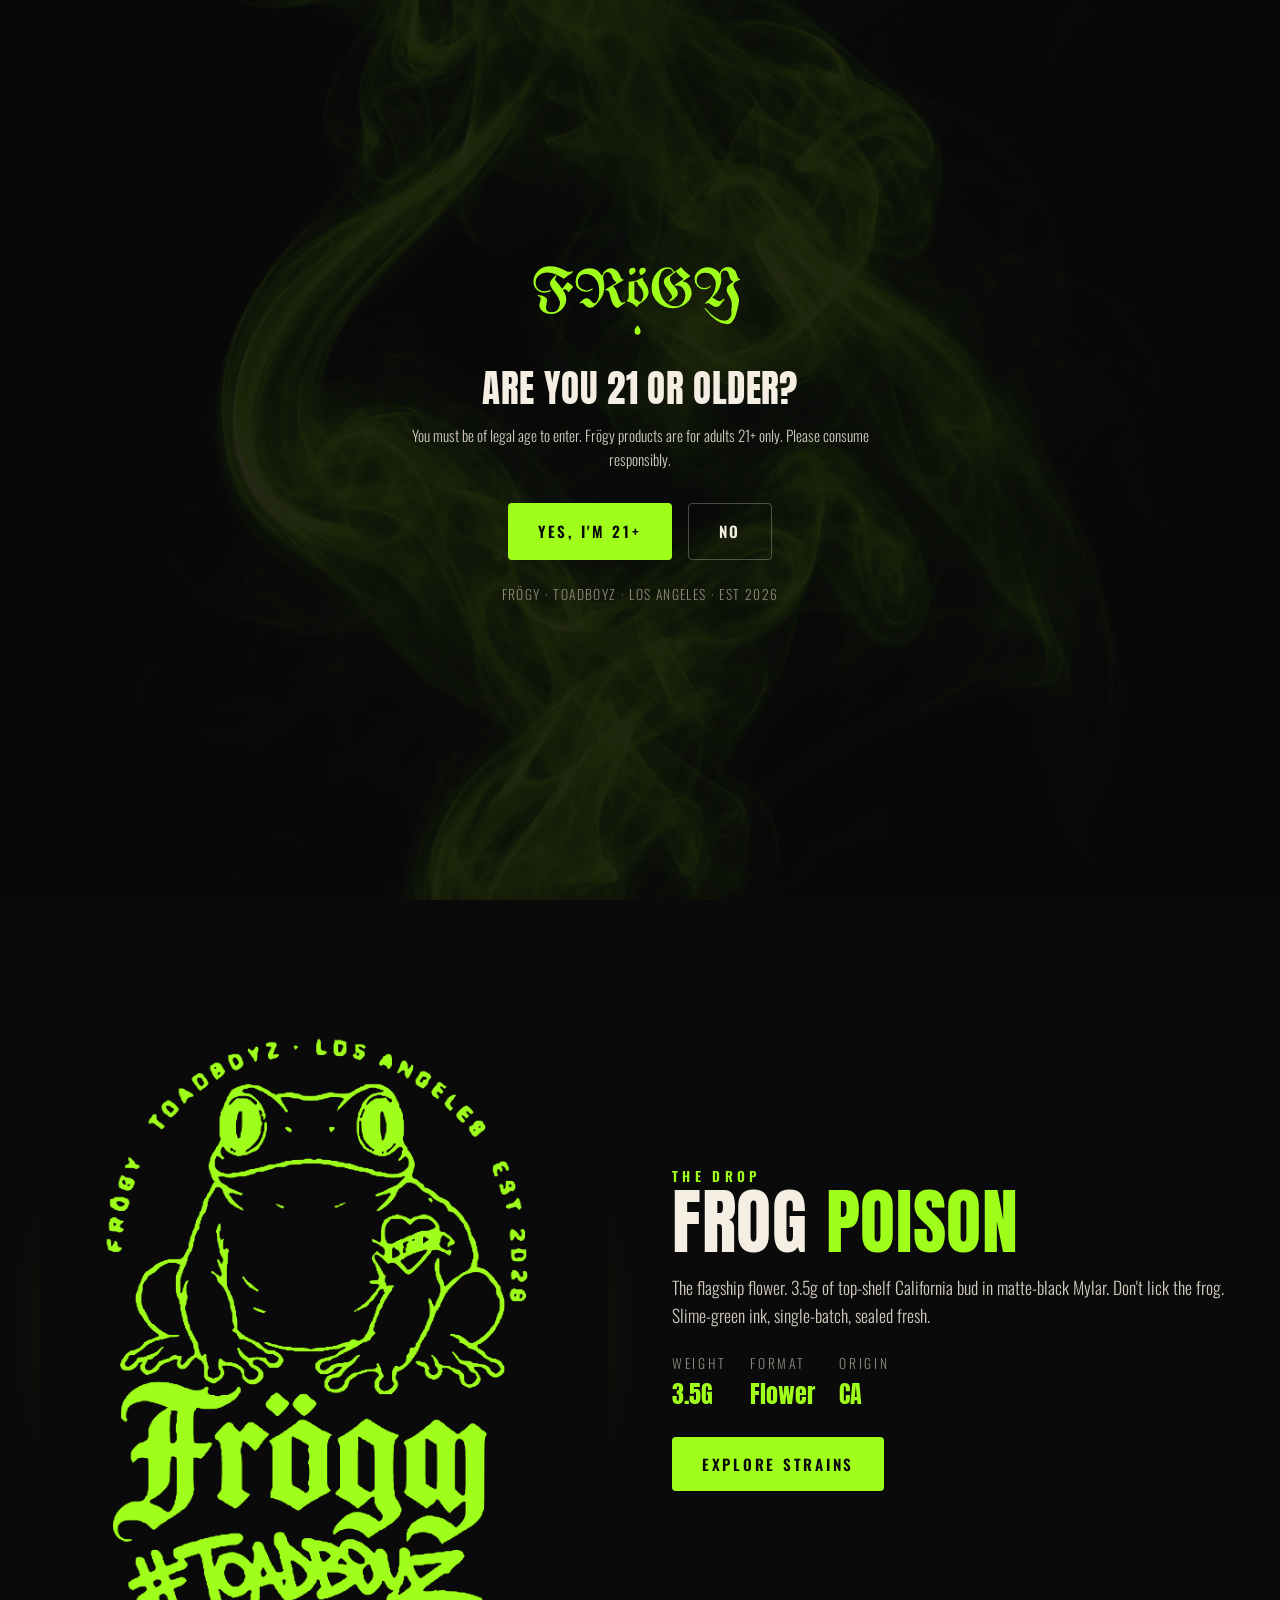
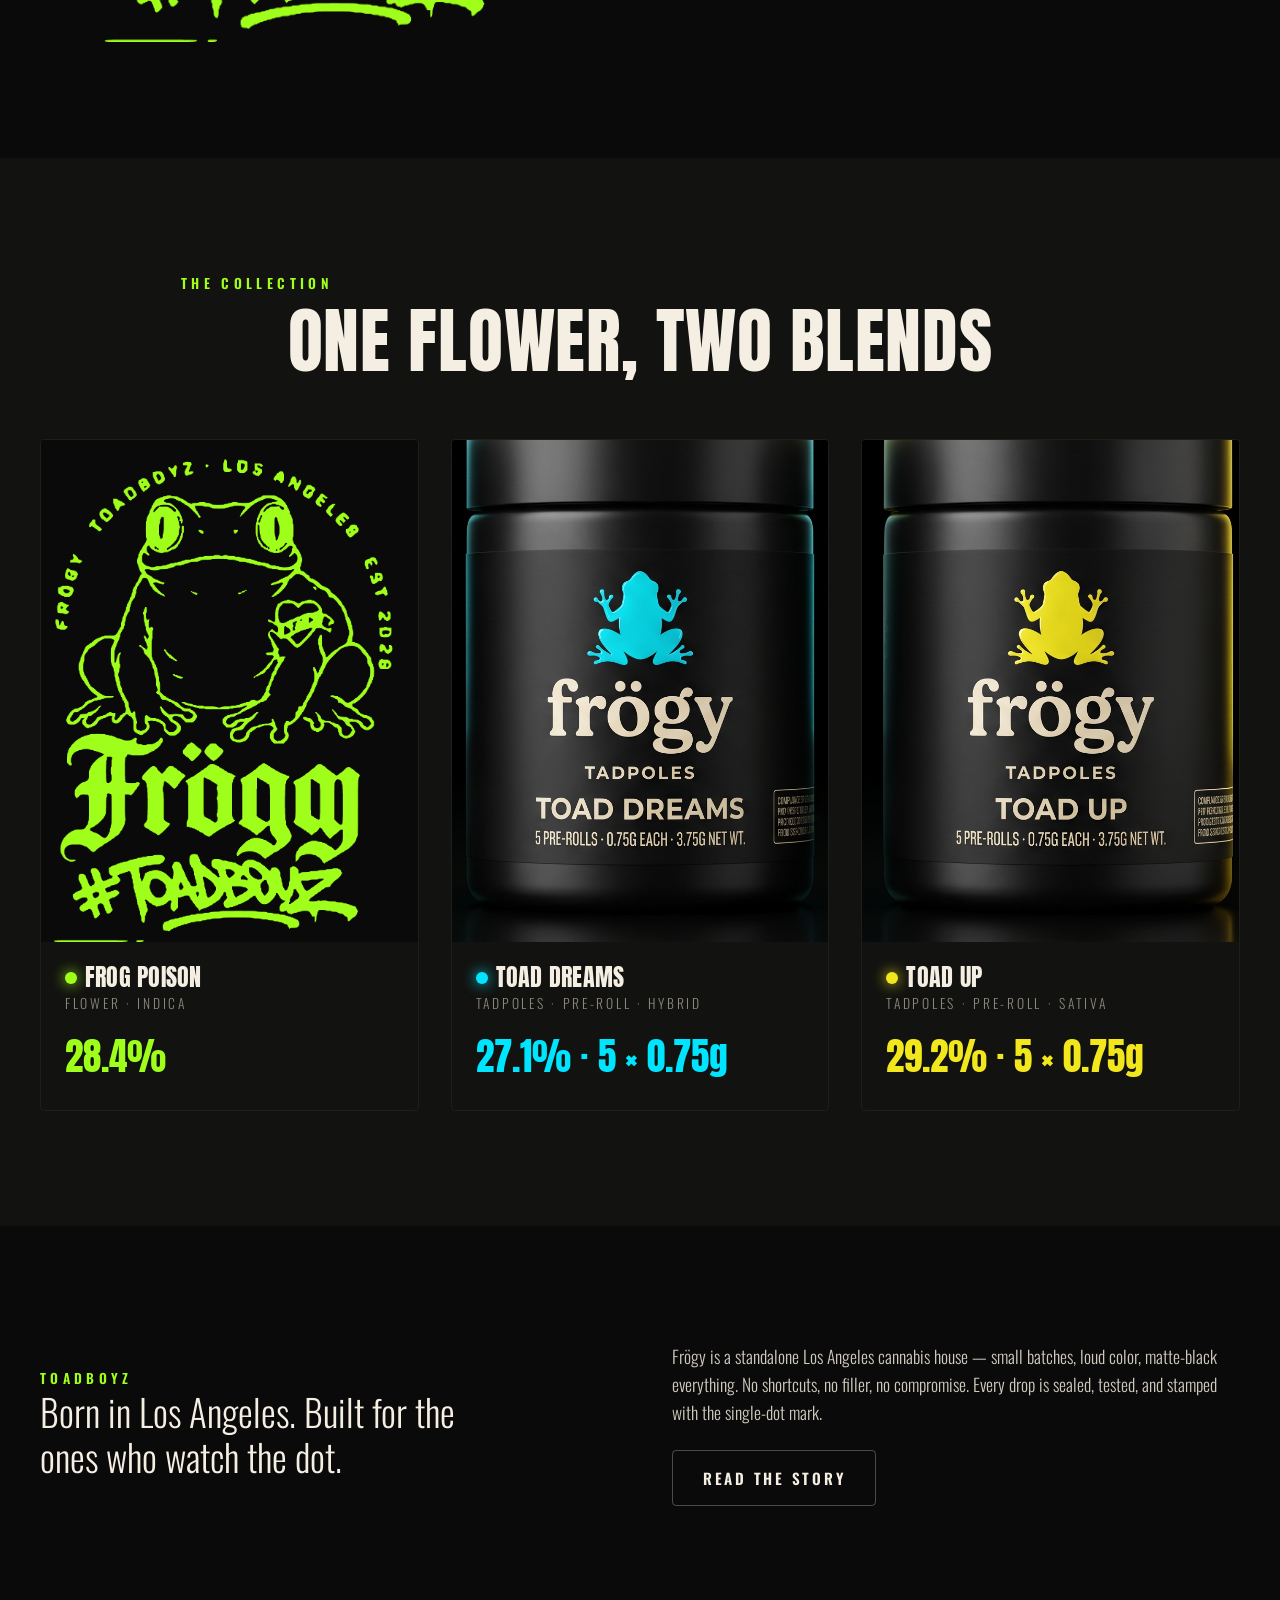
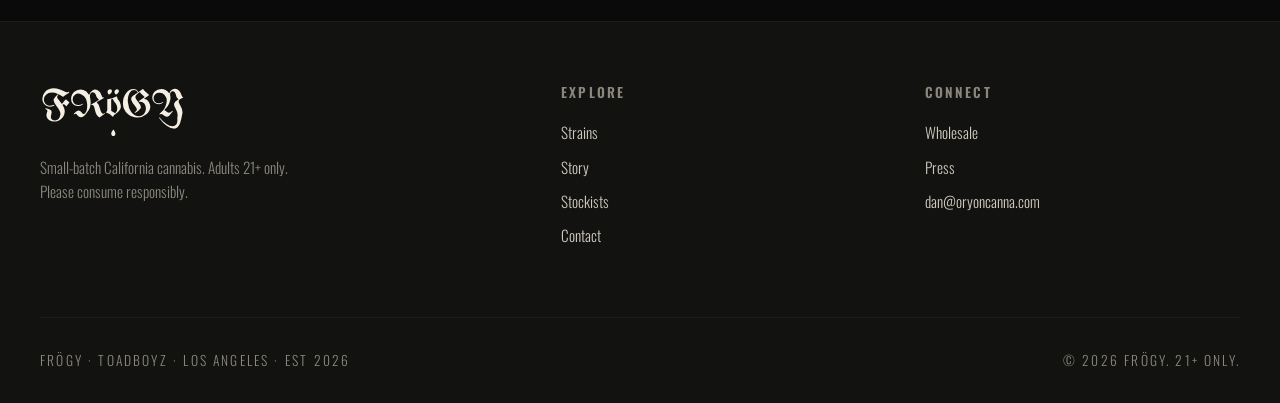
==== index.html @ c371dab2 "Tadpoles pre-roll jars: new jar art + 5x0.75g/3.75g spec on homepage and strains page" ====
<!DOCTYPE html>
<html lang="en">
<head>
<meta charset="UTF-8">
<meta name="viewport" content="width=device-width, initial-scale=1.0">
<title>FRÖGY — Toadboyz · Los Angeles</title>
<meta name="description" content="Frögy — Toadboyz. Small-batch California cannabis. Los Angeles. Est 2026. One dot, one frog, one Frögy.">
<link rel="icon" href="assets/img/f_icon_neon.png">
<link rel="stylesheet" href="css/style.css">
<meta property="og:title" content="FRÖGY — Toadboyz">
<meta property="og:description" content="Small-batch California cannabis. Los Angeles. Est 2026.">
<meta property="og:image" content="assets/img/hero_atmos.png">
</head>
<body>

<!-- AGE GATE -->
<div class="agegate" id="agegate">
  <div class="agegate-inner">
    <img src="assets/img/frogy_wordmark_slime.svg" alt="Frögy">
    <h2>Are you 21 or older?</h2>
    <p>You must be of legal age to enter. Frögy products are for adults 21+ only. Please consume responsibly.</p>
    <div class="cta-row">
      <button class="btn btn-primary" id="age-yes">Yes, I'm 21+</button>
      <button class="btn btn-ghost" id="age-no">No</button>
    </div>
    <p class="deny">FRÖGY · TOADBOYZ · LOS ANGELES · EST 2026</p>
  </div>
</div>

<!-- HEADER -->
<header class="site-header">
  <a class="brand" href="index.html" aria-label="Frögy home">
    <img src="assets/img/f_icon_neon.png" alt="Frögy">
  </a>
  <button class="nav-toggle" aria-label="Menu"><span></span><span></span><span></span></button>
  <nav class="nav">
    <a href="index.html" aria-current="page">Home</a>
    <a href="strains.html">Strains</a>
    <a href="story.html">Story</a>
    <a href="stockists.html">Stockists</a>
    <a href="contact.html">Contact</a>
  </nav>
</header>

<!-- HERO -->
<section class="hero">
  <div class="hero-inner wrap">
    <img class="wordmark" src="assets/img/frogy_wordmark_slime.svg" alt="Frögy">
    <p class="tagline">One dot · one frog · one Frögy.</p>
    <div class="cta-row">
      <a class="btn btn-primary" href="strains.html">See the strains</a>
      <a class="btn btn-ghost" href="story.html">The story</a>
    </div>
    <p class="brandline">Toadboyz · Los Angeles · Est 2026</p>
  </div>
</section>

<!-- FEATURED DROP -->
<section class="section drop">
  <div class="wrap">
    <div class="drop-grid">
      <div class="drop-media reveal">
        <div class="glow"></div>
        <img src="assets/img/frogpoison_label.png" alt="Frog Poison 3.5g flower">
      </div>
      <div class="reveal">
        <p class="eyebrow">The Drop</p>
        <h2>Frog <span class="accent">Poison</span></h2>
        <p class="muted">The flagship flower. 3.5g of top-shelf California bud in matte-black Mylar. Don't lick the frog. Slime-green ink, single-batch, sealed fresh.</p>
        <div class="spec">
          <div class="spec-item"><div class="k">Weight</div><div class="v">3.5G</div></div>
          <div class="spec-item"><div class="k">Format</div><div class="v">Flower</div></div>
          <div class="spec-item"><div class="k">Origin</div><div class="v">CA</div></div>
        </div>
        <a class="btn btn-primary" href="strains.html">Explore strains</a>
      </div>
    </div>
  </div>
</section>

<!-- STRAIN TEASER -->
<section class="section" style="background:var(--ink-2);">
  <div class="wrap">
    <div class="section-head reveal">
      <p class="eyebrow">The Collection</p>
      <h2>One Flower, Two Blends</h2>
    </div>
    <div class="strain-grid">
      <a class="strain-card reveal" href="strains.html#poison" style="--sc:var(--poison)">
        <div class="ph"><img src="assets/img/frogpoison_label.png" alt="Frog Poison"></div>
        <div class="meta"><h3><span class="dot"></span>Frog Poison</h3><p class="type">Flower · Indica</p><p class="thc">28.4%</p></div>
      </a>
      <a class="strain-card reveal" href="strains.html#dreams" style="--sc:var(--dreams)">
        <div class="ph"><img src="assets/img/tadpole_dreams.png" alt="Toad Dreams — Tadpoles pre-roll jar"></div>
        <div class="meta"><h3><span class="dot"></span>Toad Dreams</h3><p class="type">Tadpoles · Pre-Roll · Hybrid</p><p class="thc">27.1% · 5 × 0.75g</p></div>
      </a>
      <a class="strain-card reveal" href="strains.html#toadup" style="--sc:var(--toadup)">
        <div class="ph"><img src="assets/img/tadpole_toadup.png" alt="Toad Up — Tadpoles pre-roll jar"></div>
        <div class="meta"><h3><span class="dot"></span>Toad Up</h3><p class="type">Tadpoles · Pre-Roll · Sativa</p><p class="thc">29.2% · 5 × 0.75g</p></div>
      </a>
    </div>
  </div>
</section>

<!-- STORY TEASER -->
<section class="section">
  <div class="wrap split">
    <div class="reveal">
      <p class="eyebrow">Toadboyz</p>
      <p class="story-lead">Born in Los Angeles. Built for the ones who watch the dot.</p>
    </div>
    <div class="reveal">
      <p class="muted">Frögy is a standalone Los Angeles cannabis house — small batches, loud color, matte-black everything. No shortcuts, no filler, no compromise. Every drop is sealed, tested, and stamped with the single-dot mark.</p>
      <p style="margin-top:var(--space-6)"><a class="btn btn-ghost" href="story.html">Read the story</a></p>
    </div>
  </div>
</section>

<!-- FOOTER -->
<footer class="site-footer">
  <div class="wrap">
    <div class="footer-grid">
      <div>
        <img class="wm" src="assets/img/frogy_wordmark_bone.svg" alt="Frögy">
        <p class="faint" style="font-size:var(--text-sm);max-width:34ch">Small-batch California cannabis. Adults 21+ only. Please consume responsibly.</p>
      </div>
      <div>
        <h4>Explore</h4>
        <a href="strains.html">Strains</a>
        <a href="story.html">Story</a>
        <a href="stockists.html">Stockists</a>
        <a href="contact.html">Contact</a>
      </div>
      <div>
        <h4>Connect</h4>
        <a href="contact.html">Wholesale</a>
        <a href="contact.html">Press</a>
        <a href="mailto:dan@oryoncanna.com">dan@oryoncanna.com</a>
      </div>
    </div>
    <div class="footer-bottom">
      <p>FRÖGY · TOADBOYZ · LOS ANGELES · EST 2026</p>
      <p>© <span data-year></span> Frögy. 21+ only.</p>
    </div>
  </div>
</footer>

<script src="js/main.js"></script>
</body>
</html>
---- css/style.css ----
/* ============================================================
   FRÖGY · TOADBOYZ — toadboyz.com
   Brand system v9.8 (LOCKED). Ink Black / Bone Cream / Slime Green.
   Dark-first brand — matte black substrate, neon accents.
   ============================================================ */

/* ---------- Fonts (self-hosted-style via Fontshare/Google CDN) ---------- */
@import url('https://fonts.googleapis.com/css2?family=Anton&family=Oswald:wght@300;400;500;600;700&display=swap');

:root {
  /* Locked brand palette */
  --ink: #0A0A0A;
  --ink-2: #121210;
  --ink-3: #1a1a17;
  --bone: #F5EFE3;
  --bone-dim: #cfc9bd;
  --bone-faint: #8a867c;
  --slime: #9FFF1A;
  --slime-dim: #7bc714;
  --white: #FFFFFF;

  /* Strain neons */
  /* v9.9c locked 3-strain roster */
  --poison: #9FFF1A;  /* Frog Poison — slime green */
  --dreams: #00E5FF;  /* Toad Dreams — cyan blue */
  --toadup: #F2E71D;  /* Toad Up — lemon yellow */

  /* Type */
  --font-display: 'Anton', 'Arial Narrow', sans-serif;
  --font-body: 'Oswald', 'Helvetica Neue', Arial, sans-serif;

  /* Type scale */
  --text-xs: clamp(0.75rem, 0.7rem + 0.2vw, 0.85rem);
  --text-sm: clamp(0.85rem, 0.8rem + 0.3vw, 0.95rem);
  --text-base: clamp(1rem, 0.95rem + 0.25vw, 1.1rem);
  --text-lg: clamp(1.15rem, 1rem + 0.7vw, 1.5rem);
  --text-xl: clamp(1.6rem, 1.2rem + 1.4vw, 2.5rem);
  --text-2xl: clamp(2.4rem, 1.4rem + 4vw, 4.5rem);
  --text-hero: clamp(3.2rem, 1rem + 10vw, 9rem);

  /* Spacing */
  --space-2: 0.5rem;  --space-3: 0.75rem; --space-4: 1rem;
  --space-6: 1.5rem;  --space-8: 2rem;    --space-12: 3rem;
  --space-16: 4rem;   --space-20: 5rem;   --space-24: 6rem; --space-32: 8rem;

  --content: 1200px;
  --content-narrow: 760px;
  --radius: 4px;
  --ease: cubic-bezier(0.16, 1, 0.3, 1);
}

/* ---------- Reset / base ---------- */
*,*::before,*::after { box-sizing: border-box; margin: 0; padding: 0; }
html {
  -webkit-font-smoothing: antialiased; -moz-osx-font-smoothing: grayscale;
  text-rendering: optimizeLegibility; scroll-behavior: smooth; scroll-padding-top: 88px;
}
body {
  min-height: 100dvh; line-height: 1.6;
  font-family: var(--font-body); font-size: var(--text-base); font-weight: 300;
  color: var(--bone); background: var(--ink);
  overflow-x: hidden;
}
img,svg,video { display: block; max-width: 100%; height: auto; }
a { color: inherit; text-decoration: none; }
ul { list-style: none; }
button { cursor: pointer; background: none; border: none; color: inherit; font: inherit; }

h1,h2,h3,h4 { font-family: var(--font-display); font-weight: 400; line-height: 0.95; text-transform: uppercase; letter-spacing: 0.01em; }
p { max-width: 62ch; }

::selection { background: var(--slime); color: var(--ink); }
:focus-visible { outline: 2px solid var(--slime); outline-offset: 3px; }

@media (prefers-reduced-motion: reduce) {
  *,*::before,*::after { animation-duration:.01ms!important; transition-duration:.01ms!important; scroll-behavior:auto!important; }
}

/* ---------- Layout helpers ---------- */
.wrap { width: min(100% - 2.5rem, var(--content)); margin-inline: auto; }
.narrow { width: min(100% - 2.5rem, var(--content-narrow)); margin-inline: auto; }
.section { padding-block: clamp(var(--space-20), 9vw, var(--space-32)); }
.eyebrow {
  font-family: var(--font-body); font-weight: 600; font-size: var(--text-xs);
  letter-spacing: 0.32em; text-transform: uppercase; color: var(--slime);
}
.muted { color: var(--bone-dim); font-weight: 300; }
.faint { color: var(--bone-faint); }

/* ---------- Header ---------- */
.site-header {
  position: fixed; inset: 0 0 auto 0; z-index: 100;
  display: flex; align-items: center; justify-content: space-between;
  padding: var(--space-4) clamp(1.25rem, 4vw, 3rem);
  background: color-mix(in srgb, var(--ink) 72%, transparent);
  backdrop-filter: blur(14px);
  border-bottom: 1px solid color-mix(in srgb, var(--bone) 8%, transparent);
  transition: background .3s var(--ease);
}
.site-header .brand { display: flex; align-items: center; gap: var(--space-3); }
.site-header .brand img { height: 30px; width: auto; }
.nav { display: flex; align-items: center; gap: clamp(1rem, 2.5vw, 2.2rem); }
.nav a {
  font-size: var(--text-sm); font-weight: 500; letter-spacing: 0.14em; text-transform: uppercase;
  color: var(--bone-dim); position: relative; padding-block: 4px;
}
.nav a::after {
  content:''; position:absolute; left:0; bottom:0; height:2px; width:0; background: var(--slime);
  transition: width .28s var(--ease);
}
.nav a:hover, .nav a[aria-current="page"] { color: var(--bone); }
.nav a:hover::after, .nav a[aria-current="page"]::after { width:100%; }
.nav-toggle { display:none; }

@media (max-width: 820px) {
  .nav-toggle { display:flex; flex-direction:column; gap:5px; padding:8px; }
  .nav-toggle span { width:26px; height:2px; background: var(--bone); transition: .3s var(--ease); }
  .nav {
    position: fixed; inset: 64px 0 auto 0; flex-direction: column; gap: 0;
    background: var(--ink-2); border-bottom: 1px solid #222;
    max-height: 0; overflow: hidden; transition: max-height .4s var(--ease);
  }
  .nav.open { max-height: 400px; }
  .nav a { width:100%; padding: var(--space-4) clamp(1.25rem,4vw,3rem); border-top:1px solid #1c1c1a; }
}

/* ---------- Buttons ---------- */
.btn {
  display: inline-flex; align-items: center; gap: 10px;
  font-family: var(--font-body); font-weight: 600; font-size: var(--text-sm);
  letter-spacing: 0.18em; text-transform: uppercase;
  padding: 15px 30px; border-radius: var(--radius); transition: all .25s var(--ease);
}
.btn-primary { background: var(--slime); color: var(--ink); }
.btn-primary:hover { box-shadow: 0 0 32px color-mix(in srgb, var(--slime) 55%, transparent); transform: translateY(-2px); }
.btn-ghost { border: 1px solid color-mix(in srgb, var(--bone) 28%, transparent); color: var(--bone); }
.btn-ghost:hover { border-color: var(--slime); color: var(--slime); }

/* ---------- Hero ---------- */
.hero {
  position: relative; min-height: 100svh; display: grid; place-items: center;
  text-align: center; overflow: hidden;
}
.hero::before {
  content:''; position:absolute; inset:0;
  background: url('../assets/img/hero_atmos.png') center/cover no-repeat;
  opacity: .55; z-index:0;
}
.hero::after {
  content:''; position:absolute; inset:0; z-index:1;
  background: radial-gradient(ellipse at center, transparent 20%, var(--ink) 92%);
}
.hero-inner { position: relative; z-index: 2; padding-top: 80px; }
.hero .wordmark { width: min(78vw, 640px); margin: 0 auto var(--space-6); filter: drop-shadow(0 0 40px rgba(159,255,26,.35)); }
.hero .tagline {
  font-family: var(--font-body); font-weight: 300; font-size: var(--text-lg);
  letter-spacing: 0.06em; color: var(--bone-dim); margin: 0 auto var(--space-8);
  max-width: none;
}
.hero .cta-row { display:flex; gap: var(--space-4); justify-content:center; flex-wrap:wrap; }
.brandline {
  font-size: var(--text-xs); letter-spacing: 0.34em; text-transform: uppercase;
  color: var(--bone-faint); margin: var(--space-12) auto 0; max-width: none;
}

/* ---------- Featured drop ---------- */
.drop { position: relative; }
.drop-grid { display:grid; grid-template-columns: 1fr 1fr; gap: clamp(2rem,5vw,5rem); align-items:center; }
.drop-media { position: relative; }
.drop-media img { width:100%; border-radius: var(--radius); }
.drop-media .glow { position:absolute; inset:-10% ; background: radial-gradient(circle, color-mix(in srgb,var(--slime) 22%, transparent), transparent 62%); z-index:-1; }
.drop h2 { font-size: var(--text-2xl); color: var(--bone); margin-bottom: var(--space-4); }
.drop h2 .accent { color: var(--slime); }
.drop .spec { display:flex; gap: var(--space-6); margin: var(--space-6) 0; flex-wrap:wrap; }
.spec-item .k { font-size: var(--text-xs); letter-spacing:.2em; text-transform:uppercase; color: var(--bone-faint); }
.spec-item .v { font-family: var(--font-display); font-size: var(--text-lg); color: var(--slime); }
@media(max-width:820px){ .drop-grid{ grid-template-columns:1fr; } }

/* ---------- Strain grid ---------- */
.section-head { text-align:center; margin-bottom: var(--space-16); }
.section-head h2 { font-size: var(--text-2xl); color: var(--bone); margin-top: var(--space-3); }
.strain-grid { display:grid; grid-template-columns: repeat(auto-fit,minmax(220px,1fr)); gap: var(--space-8); }
.strain-card {
  position: relative; border:1px solid #1e1e1b; border-radius: var(--radius); overflow:hidden;
  background: var(--ink-2); transition: transform .35s var(--ease), border-color .35s var(--ease);
}
.strain-card:hover { transform: translateY(-6px); border-color: var(--sc, var(--slime)); }
.strain-card .ph { aspect-ratio: 3/4; overflow:hidden; }
.strain-card .ph img { width:100%; height:100%; object-fit:cover; transition: transform .5s var(--ease); }
.strain-card:hover .ph img { transform: scale(1.05); }
.strain-card .meta { padding: var(--space-6); }
.strain-card .dot { width:12px; height:12px; border-radius:50%; background: var(--sc,var(--slime)); box-shadow:0 0 14px var(--sc,var(--slime)); display:inline-block; margin-right:8px; vertical-align:middle; }
.strain-card h3 { font-size: var(--text-lg); color: var(--bone); }
.strain-card .type { font-size: var(--text-xs); letter-spacing:.2em; text-transform:uppercase; color: var(--bone-faint); margin-top:4px; }
.strain-card .thc { font-family: var(--font-display); font-size: var(--text-xl); color: var(--sc,var(--slime)); margin-top: var(--space-3); }
.strain-card .batch { font-size: var(--text-xs); color: var(--bone-faint); letter-spacing:.14em; }

/* ---------- Story ---------- */
.story-lead { font-size: var(--text-xl); font-weight:300; color: var(--bone); max-width: 24ch; line-height:1.2; }
.split { display:grid; grid-template-columns: 1fr 1fr; gap: clamp(2rem,5vw,5rem); align-items:center; }
@media(max-width:820px){ .split{ grid-template-columns:1fr; } }
.pillar { border-top: 2px solid var(--slime); padding-top: var(--space-4); }
.pillar h3 { font-family: var(--font-body); font-weight:600; letter-spacing:.14em; font-size: var(--text-base); color: var(--bone); text-transform:uppercase; }
.pillars { display:grid; grid-template-columns: repeat(auto-fit,minmax(200px,1fr)); gap: var(--space-8); margin-top: var(--space-12); }

/* ---------- Stockists ---------- */
.stockist-list { display:grid; grid-template-columns: repeat(auto-fit,minmax(280px,1fr)); gap: var(--space-6); }
.stockist {
  border:1px solid #1e1e1b; border-radius:var(--radius); padding: var(--space-8);
  background: var(--ink-2); transition: border-color .3s var(--ease);
}
.stockist:hover { border-color: var(--slime); }
.stockist h3 { font-family: var(--font-body); font-weight:600; text-transform:uppercase; letter-spacing:.1em; font-size: var(--text-base); color: var(--bone); }
.stockist .addr { color: var(--bone-dim); font-size: var(--text-sm); margin-top: var(--space-2); }
.stockist .city { font-size: var(--text-xs); letter-spacing:.24em; text-transform:uppercase; color: var(--slime); margin-bottom: var(--space-3); }

/* ---------- Contact form ---------- */
.form { display:grid; gap: var(--space-4); }
.field { display:grid; gap: 6px; }
.field label { font-size: var(--text-xs); letter-spacing:.2em; text-transform:uppercase; color: var(--bone-dim); }
.field input, .field textarea, .field select {
  background: var(--ink-2); border:1px solid #2a2a26; border-radius:var(--radius);
  padding: 13px 15px; color: var(--bone); font-size: var(--text-sm);
}
.field input:focus, .field textarea:focus, .field select:focus { border-color: var(--slime); outline:none; }

/* ---------- Footer ---------- */
.site-footer { border-top:1px solid #1c1c1a; padding-block: var(--space-16) var(--space-8); background: var(--ink-2); }
.footer-grid { display:grid; grid-template-columns: 1.5fr 1fr 1fr; gap: var(--space-12); }
.footer-grid img.wm { width:150px; margin-bottom: var(--space-4); }
.footer-grid h4 { font-family:var(--font-body); font-weight:600; letter-spacing:.16em; font-size: var(--text-xs); text-transform:uppercase; color: var(--bone-faint); margin-bottom: var(--space-4); }
.footer-grid a { display:block; color: var(--bone-dim); font-size: var(--text-sm); padding-block: 5px; }
.footer-grid a:hover { color: var(--slime); }
.footer-bottom { display:flex; justify-content:space-between; align-items:center; flex-wrap:wrap; gap:var(--space-4); margin-top: var(--space-16); padding-top: var(--space-8); border-top:1px solid #1c1c1a; }
.footer-bottom p { font-size: var(--text-xs); letter-spacing:.16em; text-transform:uppercase; color: var(--bone-faint); }
@media(max-width:820px){ .footer-grid{ grid-template-columns:1fr; gap:var(--space-8);} }

/* ---------- Age gate ---------- */
.agegate {
  position: fixed; inset:0; z-index:1000; display:grid; place-items:center;
  background: var(--ink); text-align:center; padding: var(--space-6);
}
.agegate::before { content:''; position:absolute; inset:0; background:url('../assets/img/smoke_green.png') center/cover no-repeat; opacity:.12; }
.agegate-inner { position:relative; z-index:1; max-width: 460px; }
.agegate img { width: 220px; margin: 0 auto var(--space-8); }
.agegate h2 { font-size: var(--text-xl); color: var(--bone); margin-bottom: var(--space-4); }
.agegate p { color: var(--bone-dim); font-size: var(--text-sm); margin: 0 auto var(--space-8); }
.agegate .cta-row { display:flex; gap: var(--space-4); justify-content:center; }
.agegate.hidden { display:none; }
.agegate .deny { color: var(--bone-faint); font-size: var(--text-xs); margin-top: var(--space-6); letter-spacing:.1em; }

/* ---------- Reveal animation ---------- */
.reveal { opacity:0; transform: translateY(28px); transition: opacity .7s var(--ease), transform .7s var(--ease); }
.reveal.in { opacity:1; transform:none; }

/* ---------- Page hero (interior) ---------- */
.page-hero { padding-top: 160px; padding-bottom: var(--space-16); text-align:center; position:relative; }
.page-hero h1 { font-size: var(--text-2xl); color: var(--bone); }
.page-hero p { margin: var(--space-4) auto 0; color: var(--bone-dim); }
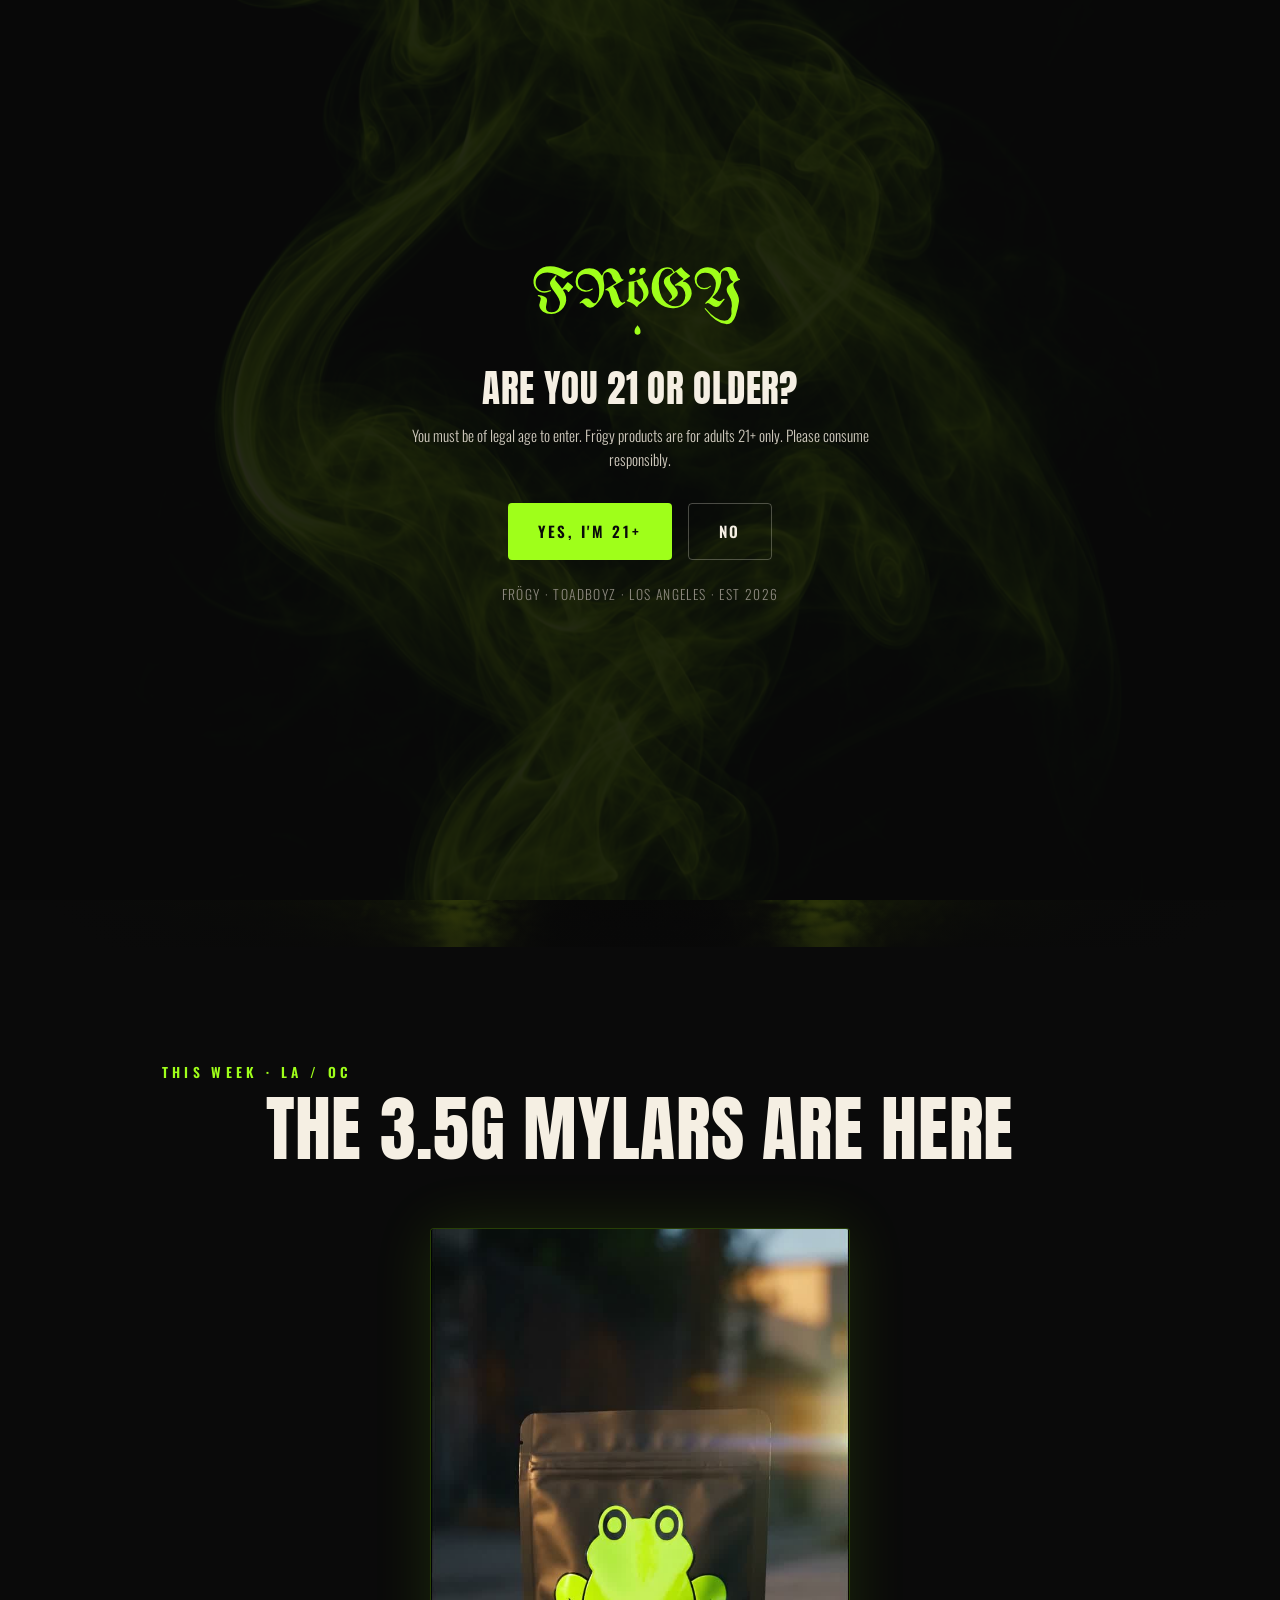
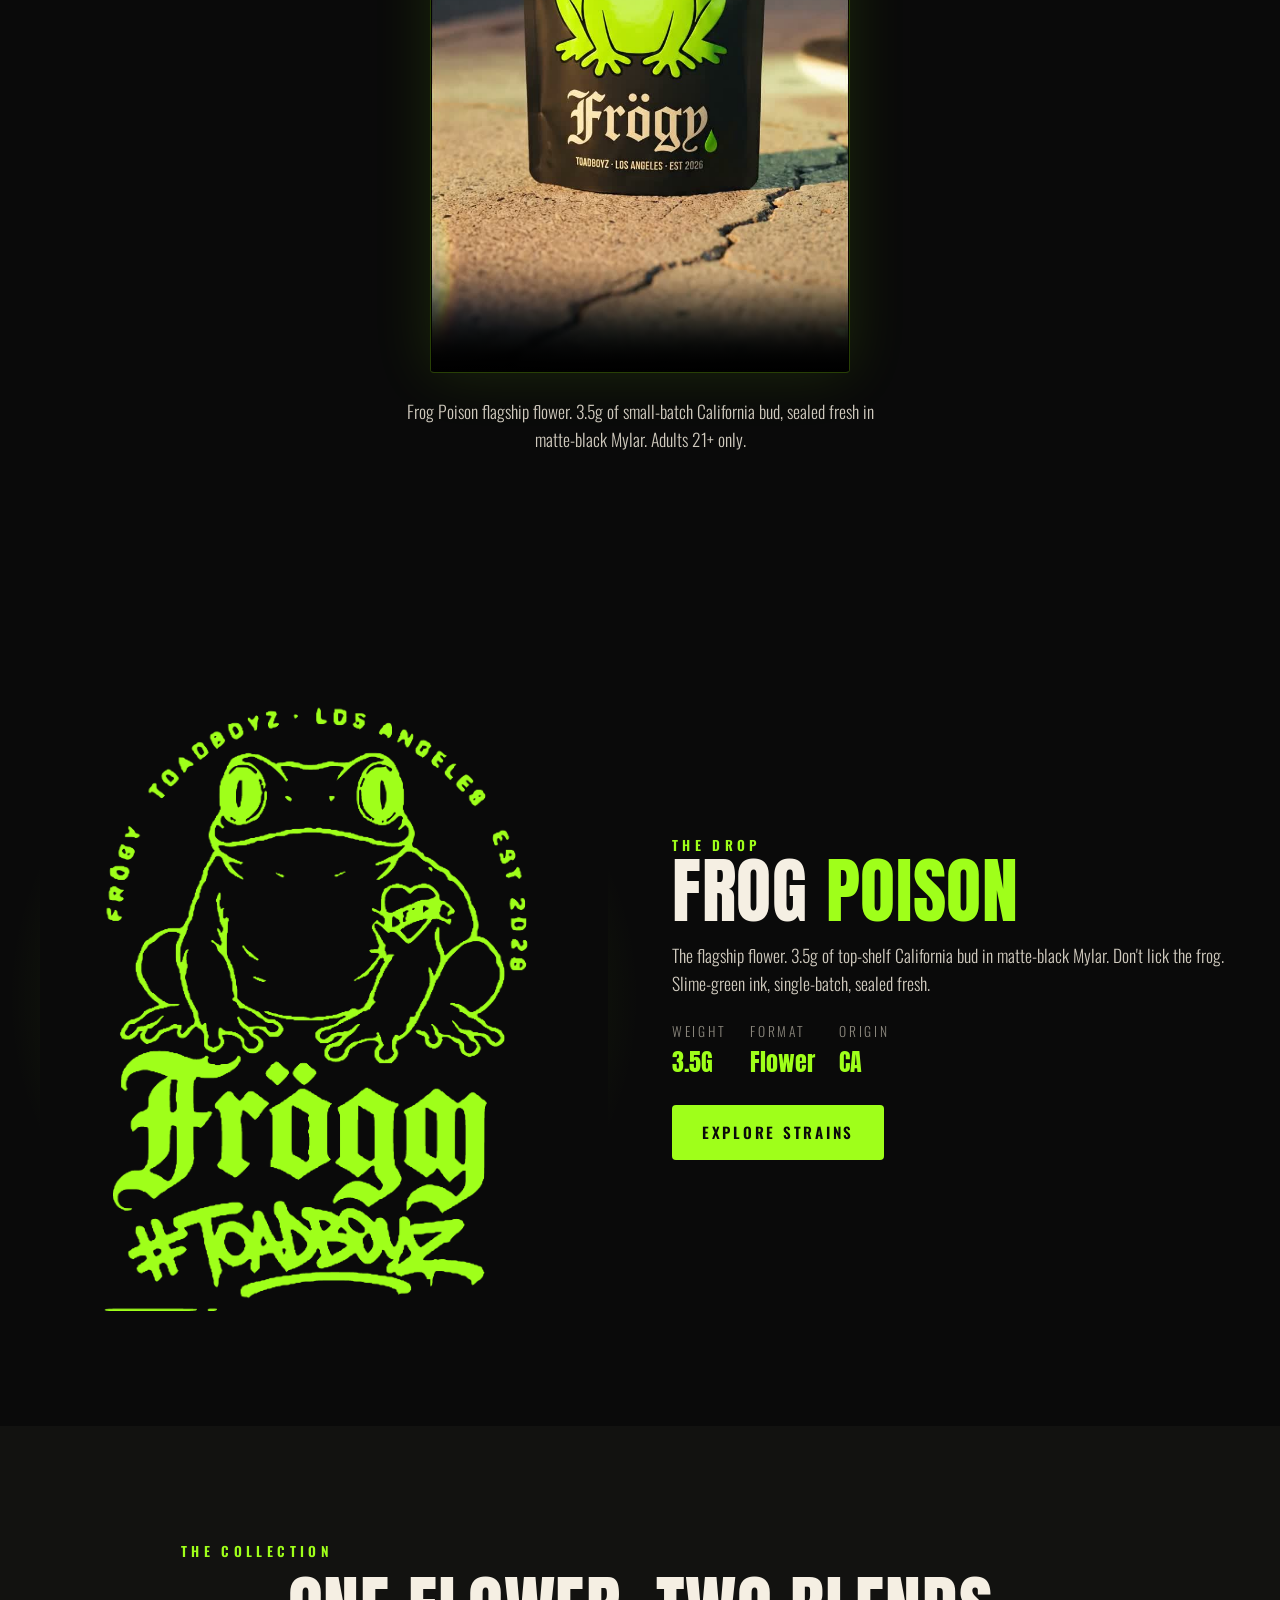
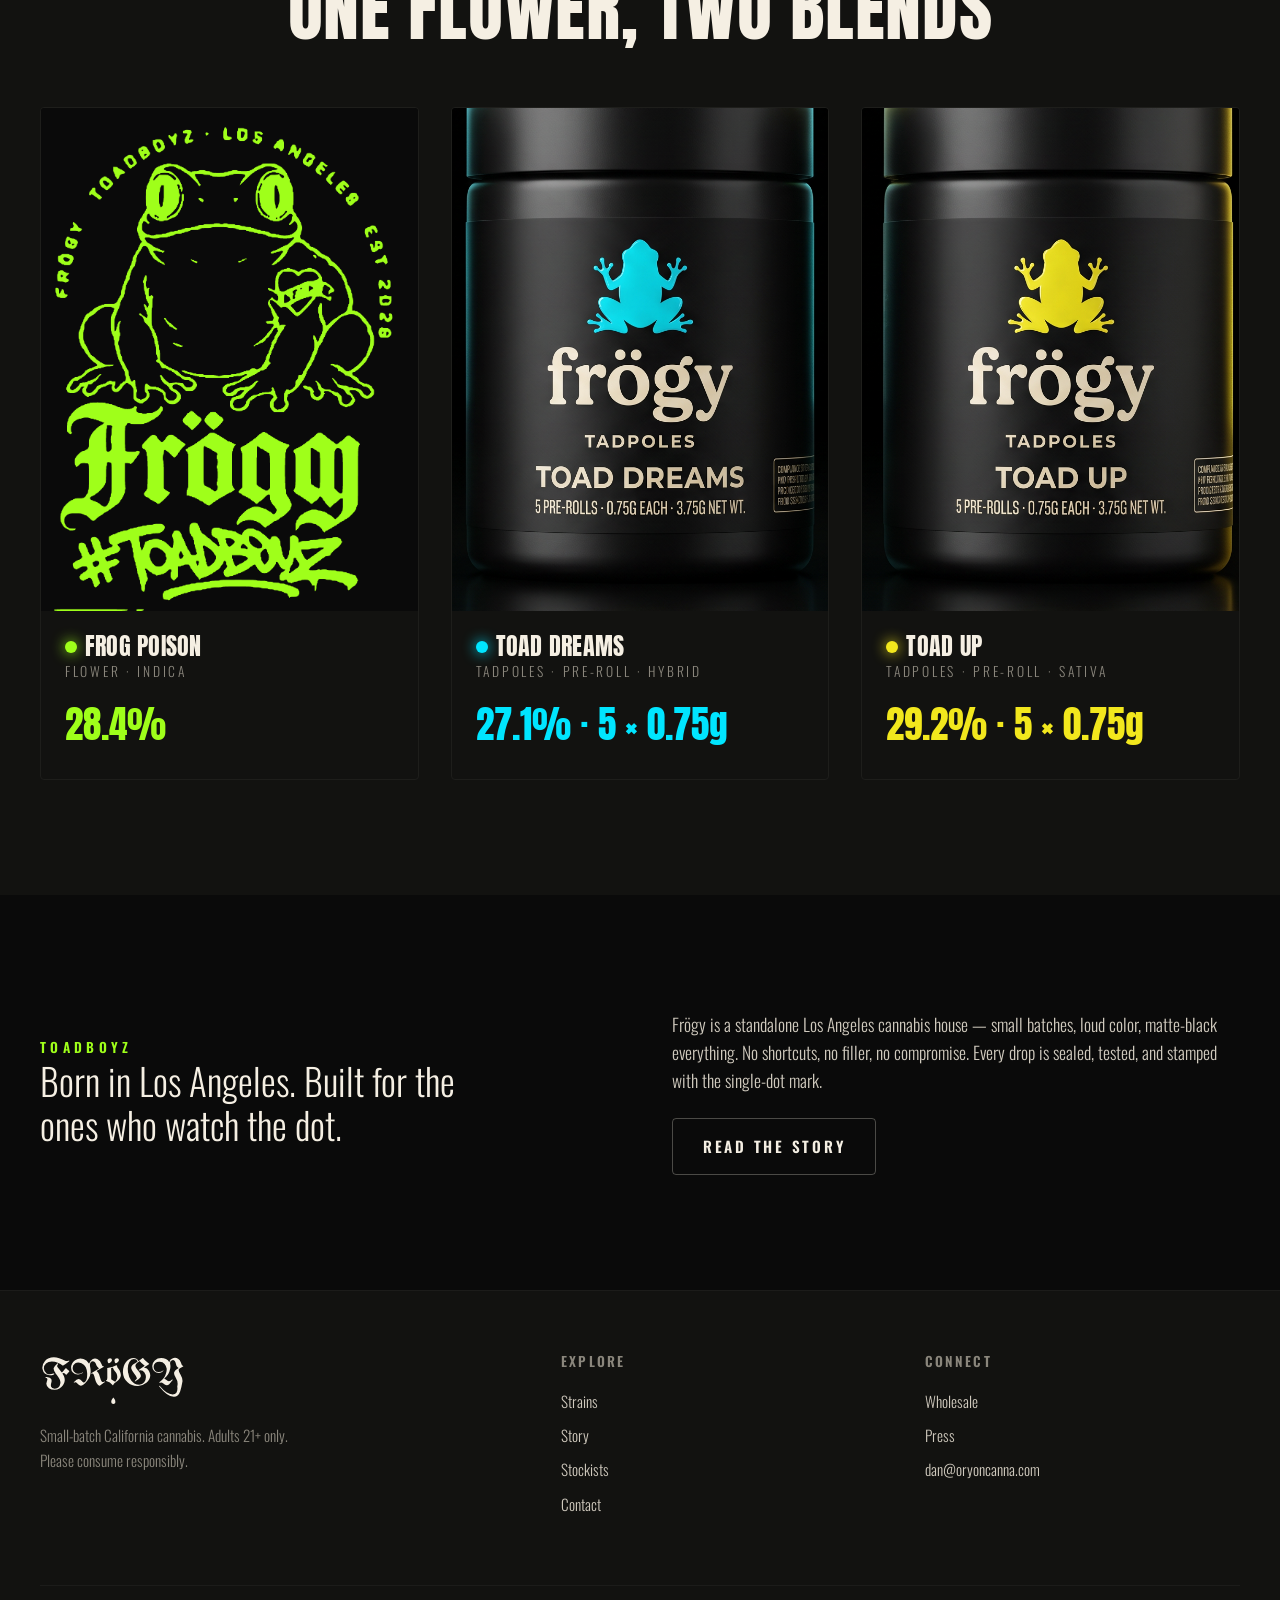
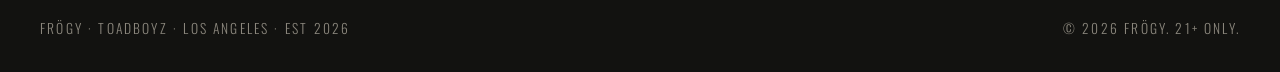
==== commit b0e1ce36: "Add launch banner + teaser video section for 3.5g mylar drop" ====
--- a/index.html
+++ b/index.html
@@ -27,6 +27,13 @@
   </div>
 </div>
 
+<!-- LAUNCH BANNER -->
+<div class="launch-bar" id="launch-bar">
+  <span class="pulse"></span>
+  <span class="launch-txt"><strong>THE 3.5G MYLARS ARE HERE.</strong> Frog Poison flower — dropping this week. LA / OC.</span>
+  <a href="#teaser" class="launch-link">Watch ↓</a>
+</div>
+
 <!-- HEADER -->
 <header class="site-header">
   <a class="brand" href="index.html" aria-label="Frögy home">
@@ -52,6 +59,22 @@
       <a class="btn btn-ghost" href="story.html">The story</a>
     </div>
     <p class="brandline">Toadboyz · Los Angeles · Est 2026</p>
+  </div>
+</section>
+
+<!-- TEASER VIDEO -->
+<section class="section teaser-sec" id="teaser">
+  <div class="wrap">
+    <div class="section-head reveal">
+      <p class="eyebrow">This Week · LA / OC</p>
+      <h2>The 3.5g Mylars Are Here</h2>
+    </div>
+    <div class="teaser-wrap reveal">
+      <video class="teaser-video" controls playsinline preload="metadata" poster="assets/img/teaser_poster.jpg">
+        <source src="assets/video/frogy_teaser.mp4" type="video/mp4">
+      </video>
+    </div>
+    <p class="muted center" style="margin-top:var(--space-6);max-width:52ch;margin-inline:auto">Frog Poison flagship flower. 3.5g of small-batch California bud, sealed fresh in matte-black Mylar. Adults 21+ only.</p>
   </div>
 </section>
 
--- a/css/style.css
+++ b/css/style.css
@@ -257,3 +257,38 @@
 .page-hero { padding-top: 160px; padding-bottom: var(--space-16); text-align:center; position:relative; }
 .page-hero h1 { font-size: var(--text-2xl); color: var(--bone); }
 .page-hero p { margin: var(--space-4) auto 0; color: var(--bone-dim); }
+
+/* ===== LAUNCH BANNER ===== */
+.launch-bar{
+  display:flex;align-items:center;justify-content:center;gap:.75rem;
+  flex-wrap:wrap;text-align:center;
+  background:var(--slime);color:var(--ink);
+  padding:.6rem 1.25rem;font-family:var(--font-body);
+  font-size:var(--text-sm);letter-spacing:.02em;position:relative;z-index:40;
+}
+.launch-bar strong{font-weight:700;letter-spacing:.04em;}
+.launch-bar .pulse{
+  width:9px;height:9px;border-radius:50%;background:var(--ink);
+  box-shadow:0 0 0 0 rgba(10,10,10,.6);animation:pulse 1.8s infinite;flex:0 0 auto;
+}
+@keyframes pulse{
+  0%{box-shadow:0 0 0 0 rgba(10,10,10,.5);}
+  70%{box-shadow:0 0 0 10px rgba(10,10,10,0);}
+  100%{box-shadow:0 0 0 0 rgba(10,10,10,0);}
+}
+.launch-link{
+  color:var(--ink);font-weight:700;text-decoration:none;
+  border-bottom:2px solid var(--ink);padding-bottom:1px;white-space:nowrap;
+}
+.launch-link:hover{opacity:.7;}
+@media (prefers-reduced-motion:reduce){.launch-bar .pulse{animation:none;}}
+
+/* ===== TEASER VIDEO ===== */
+.teaser-sec{background:var(--ink);}
+.teaser-wrap{
+  max-width:420px;margin:0 auto;border-radius:var(--radius);overflow:hidden;
+  border:1px solid rgba(159,255,26,.25);
+  box-shadow:0 0 60px rgba(159,255,26,.12);background:#000;
+}
+.teaser-video{display:block;width:100%;aspect-ratio:9/16;object-fit:cover;background:#000;}
+.center{text-align:center;}
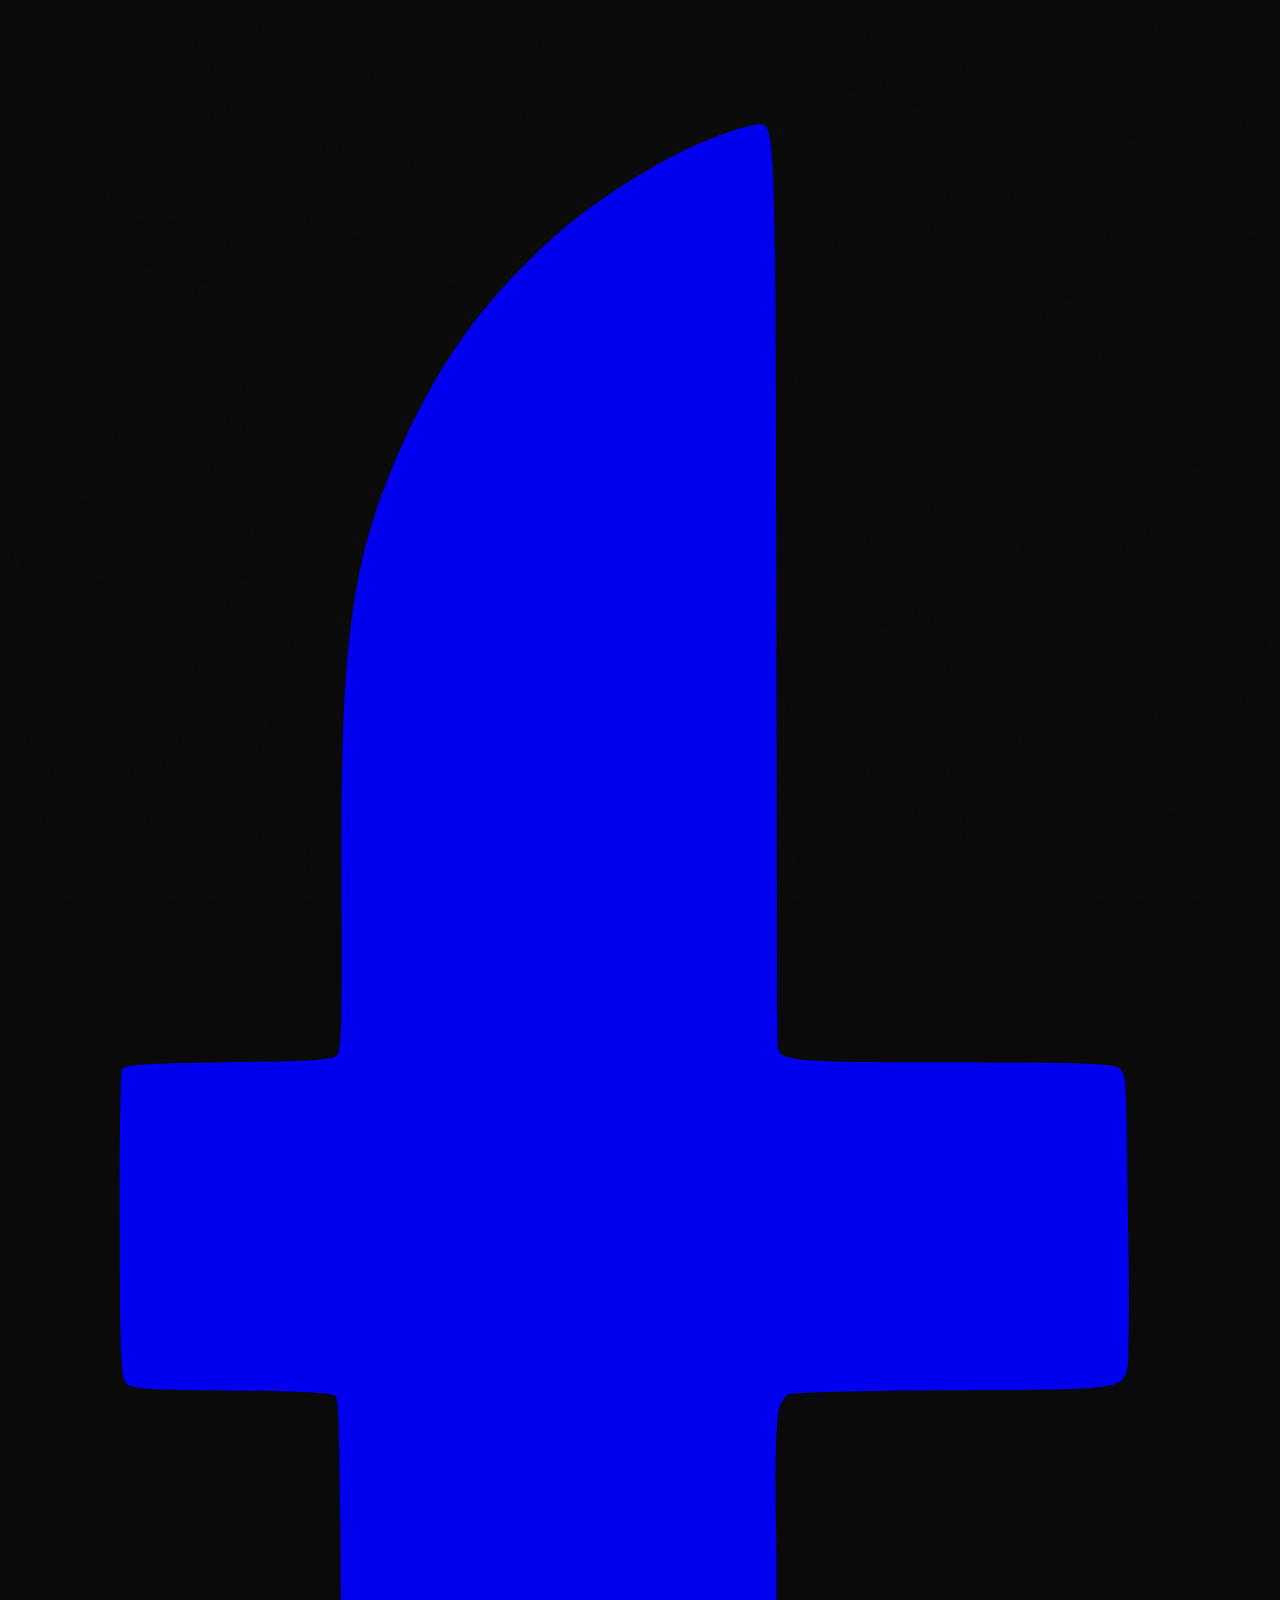
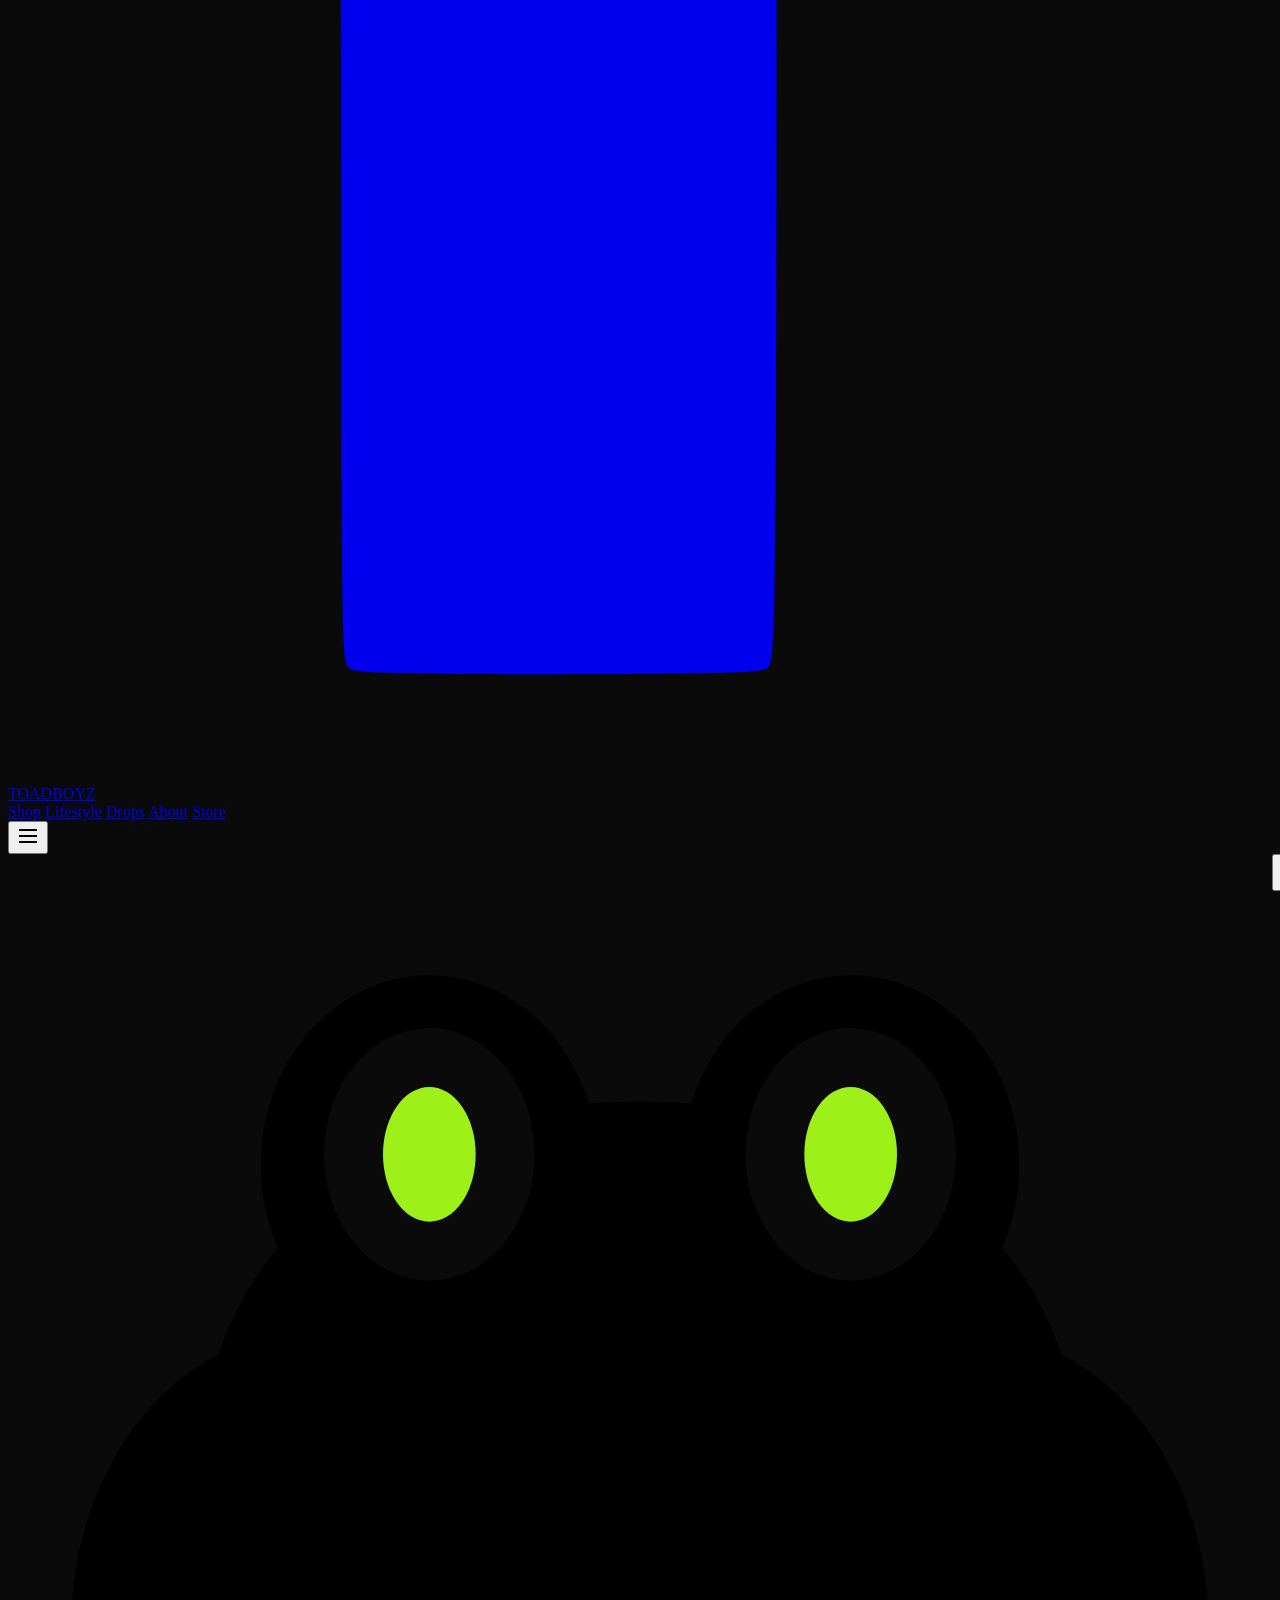
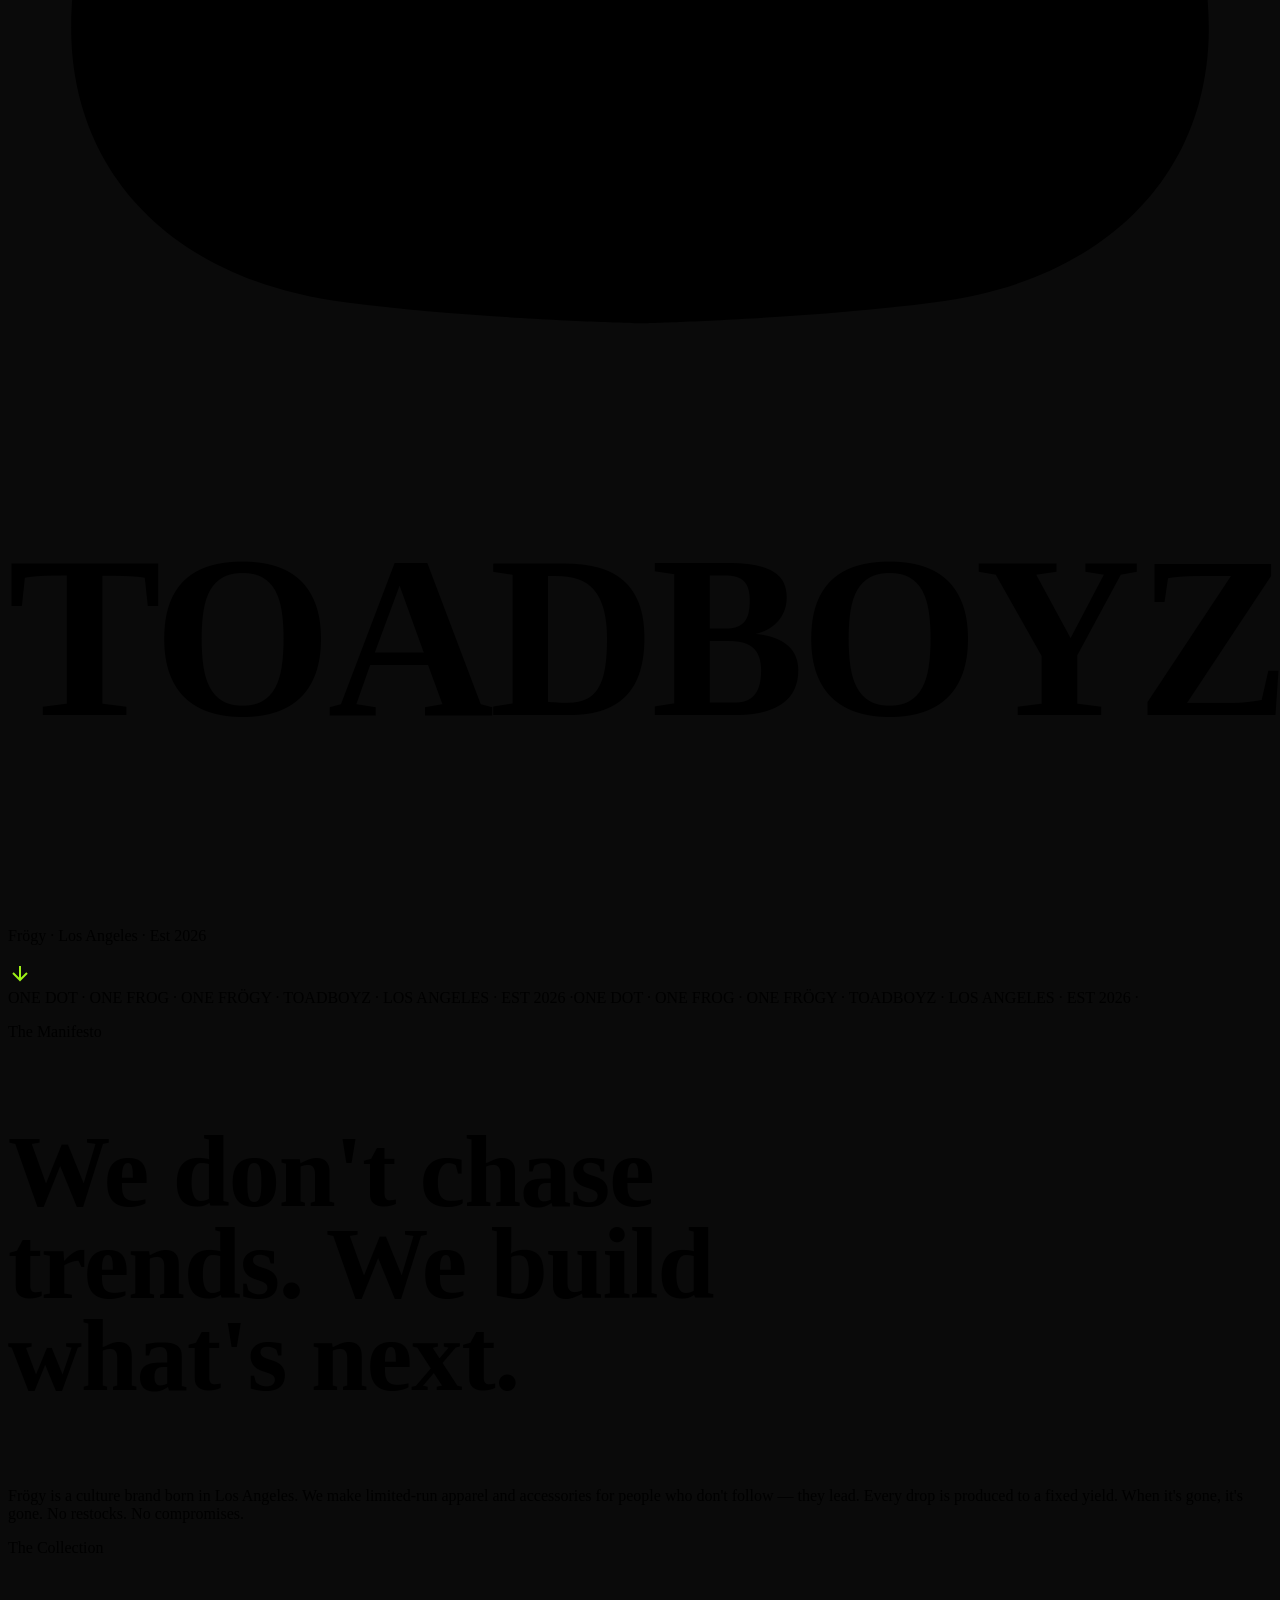
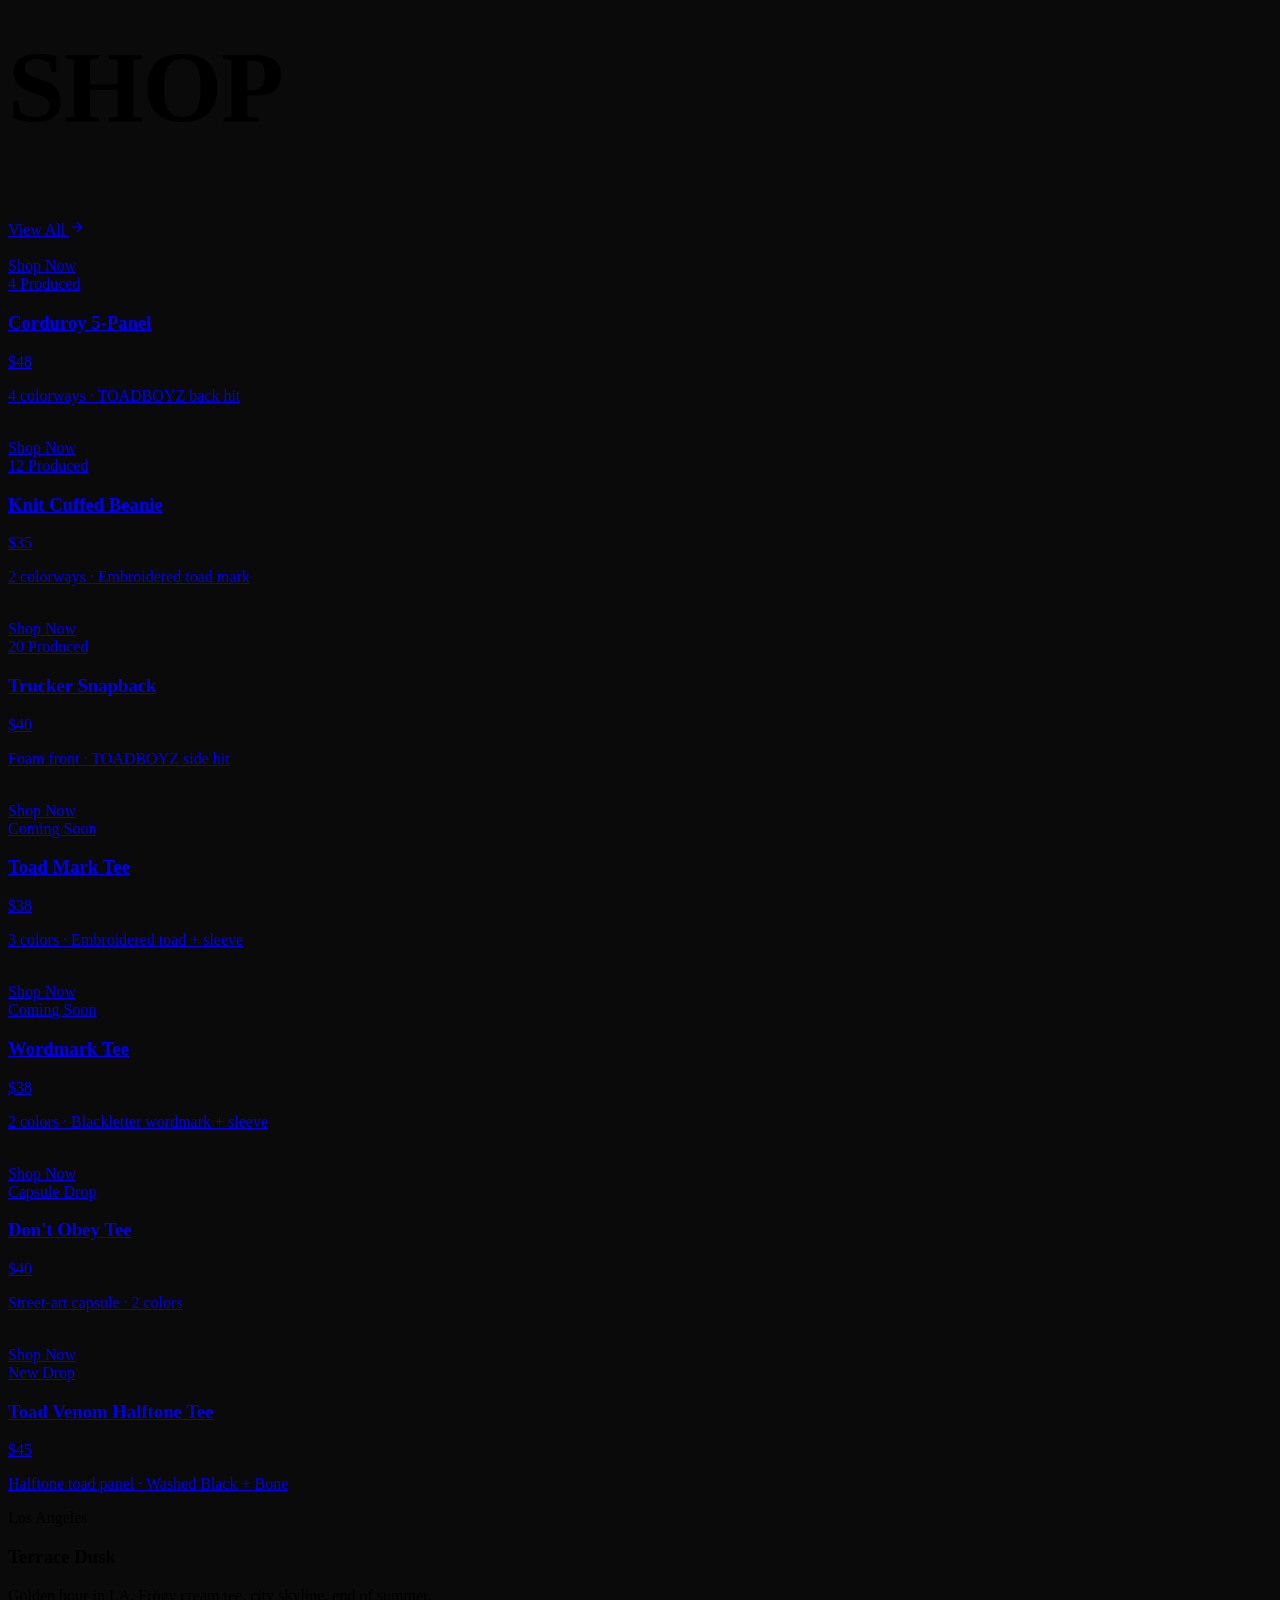
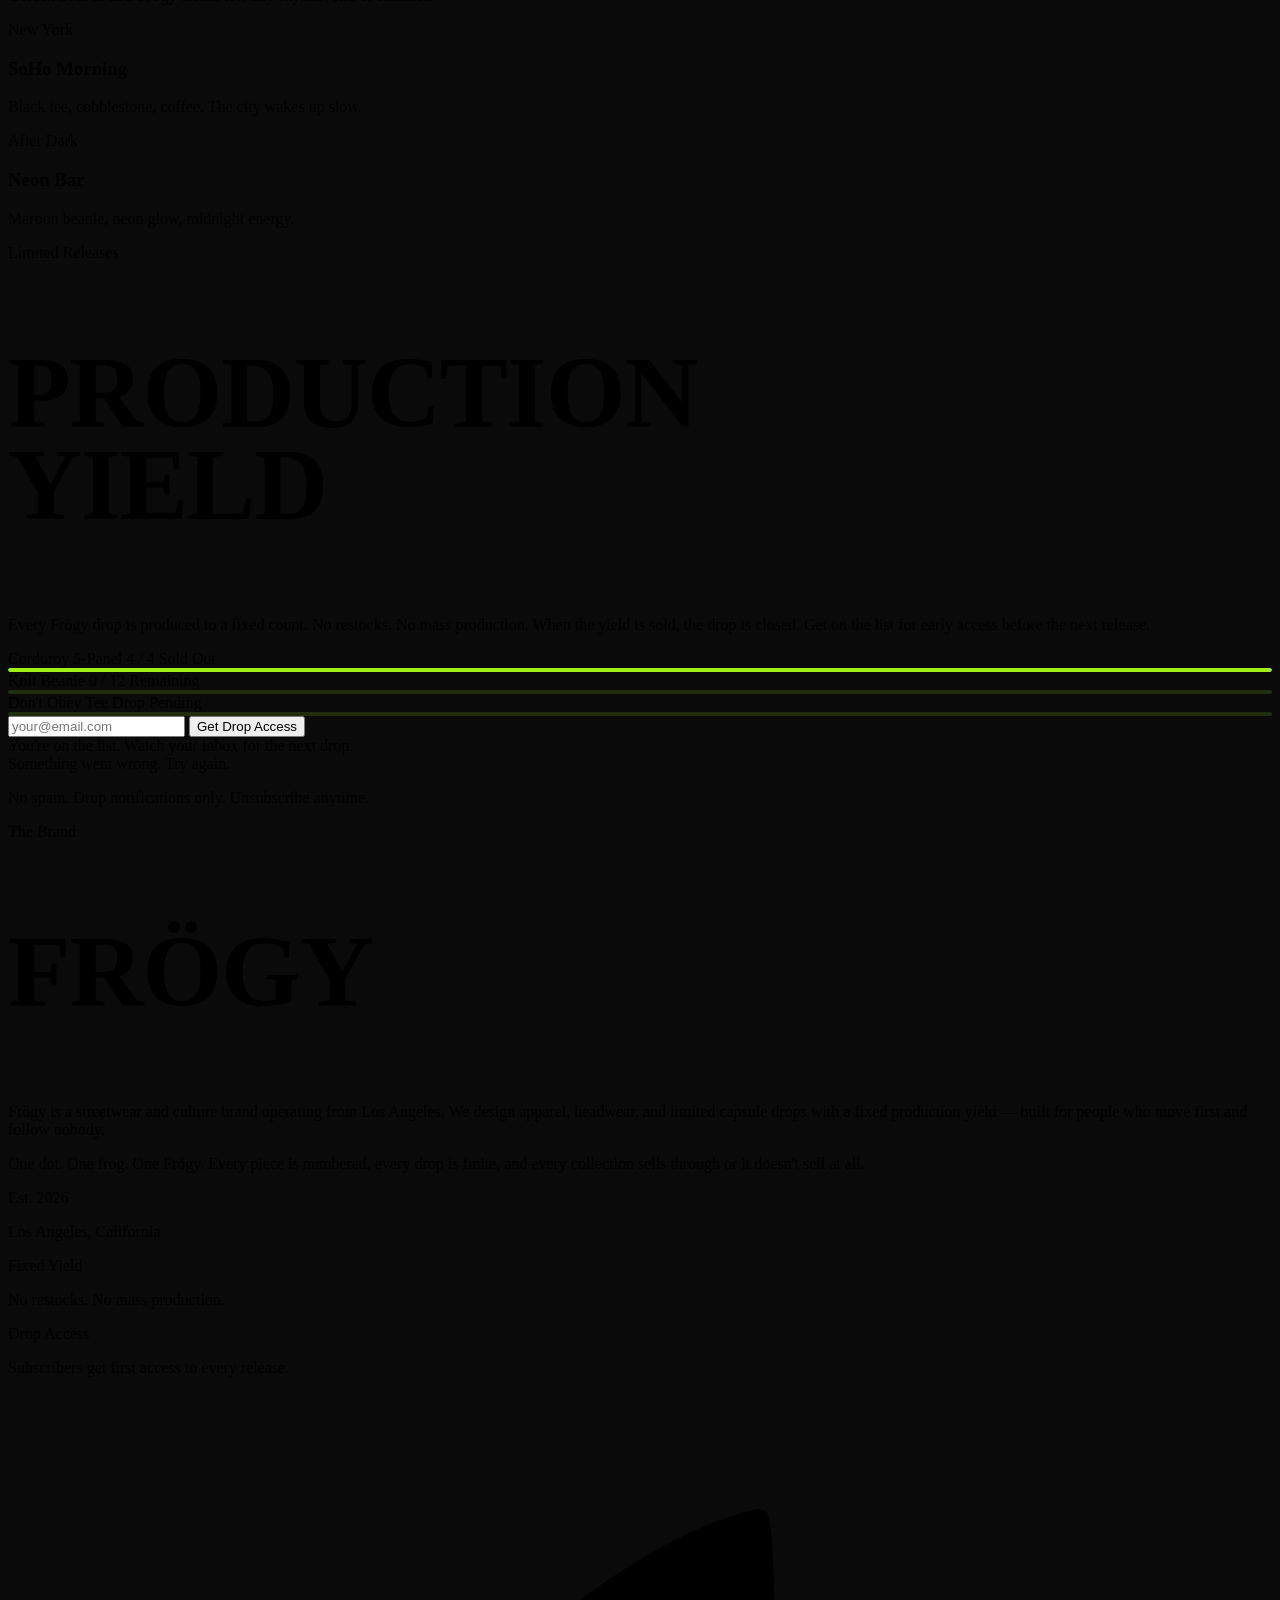
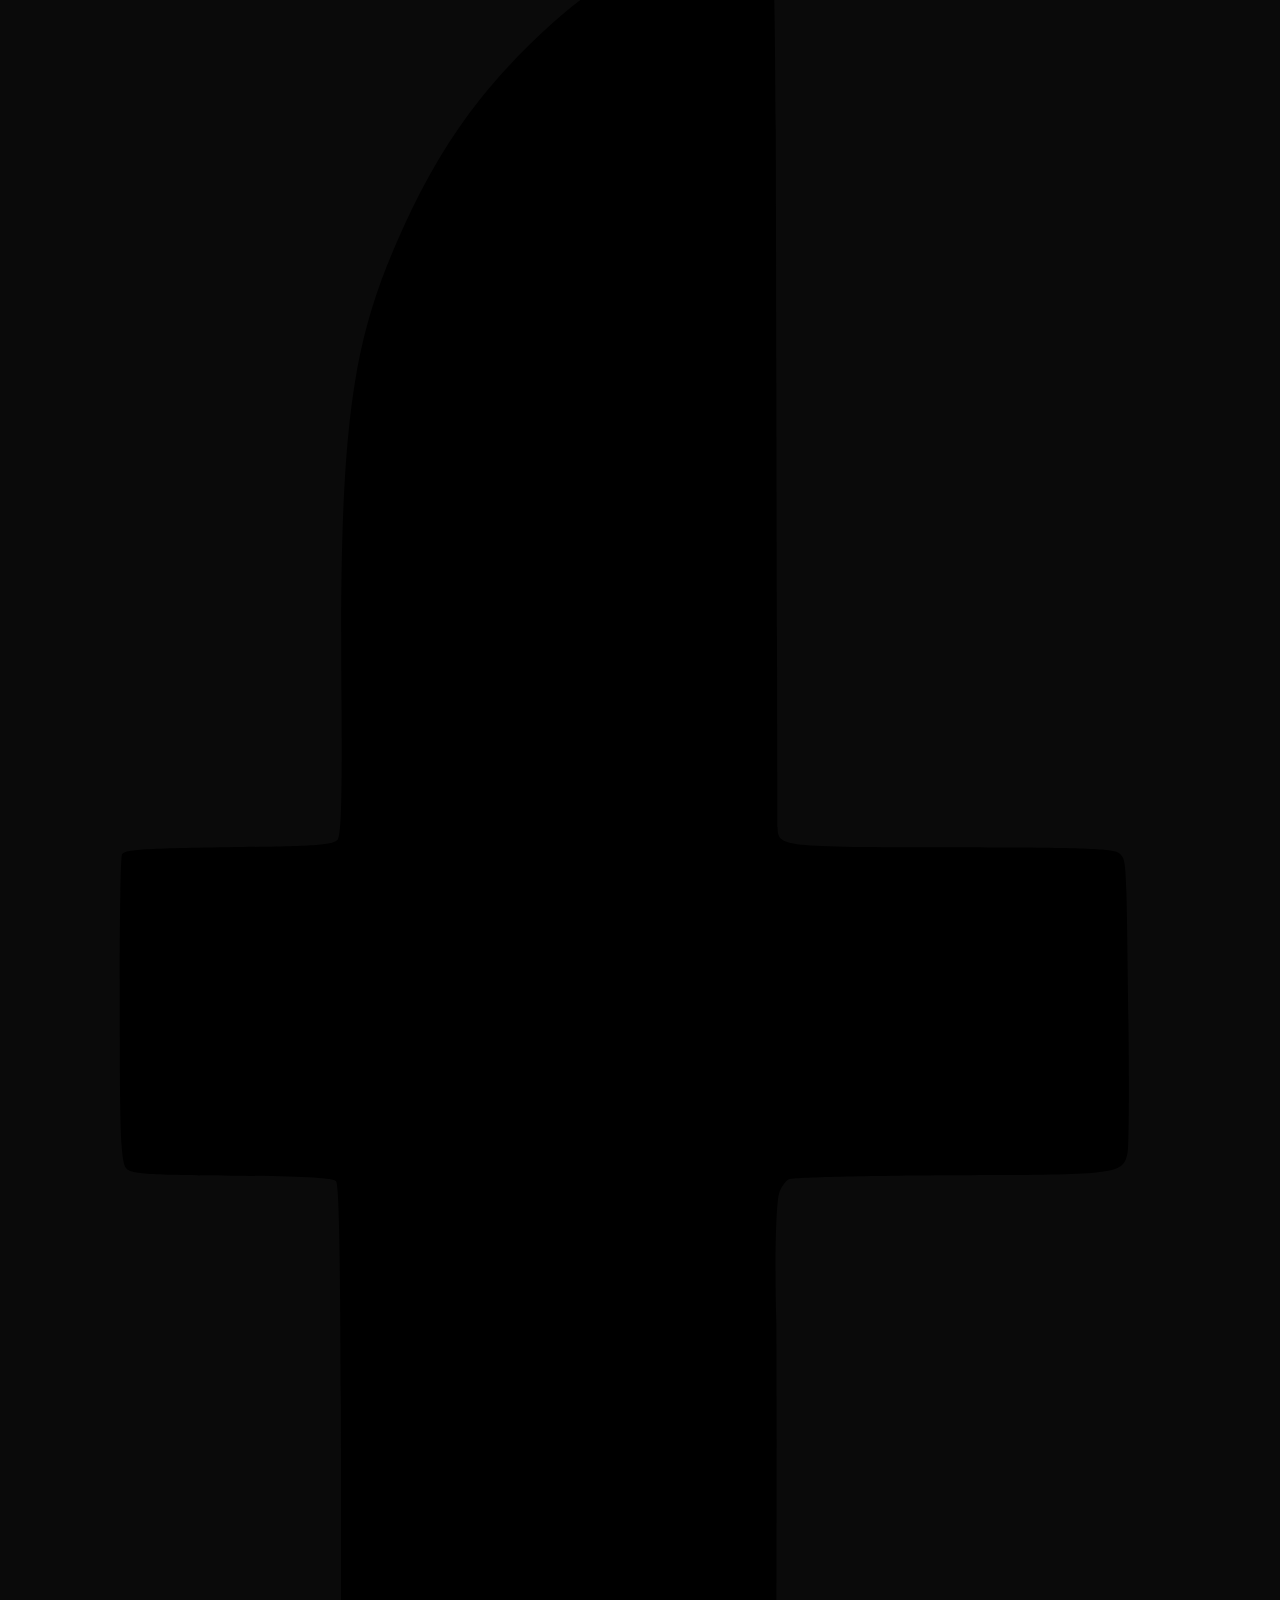
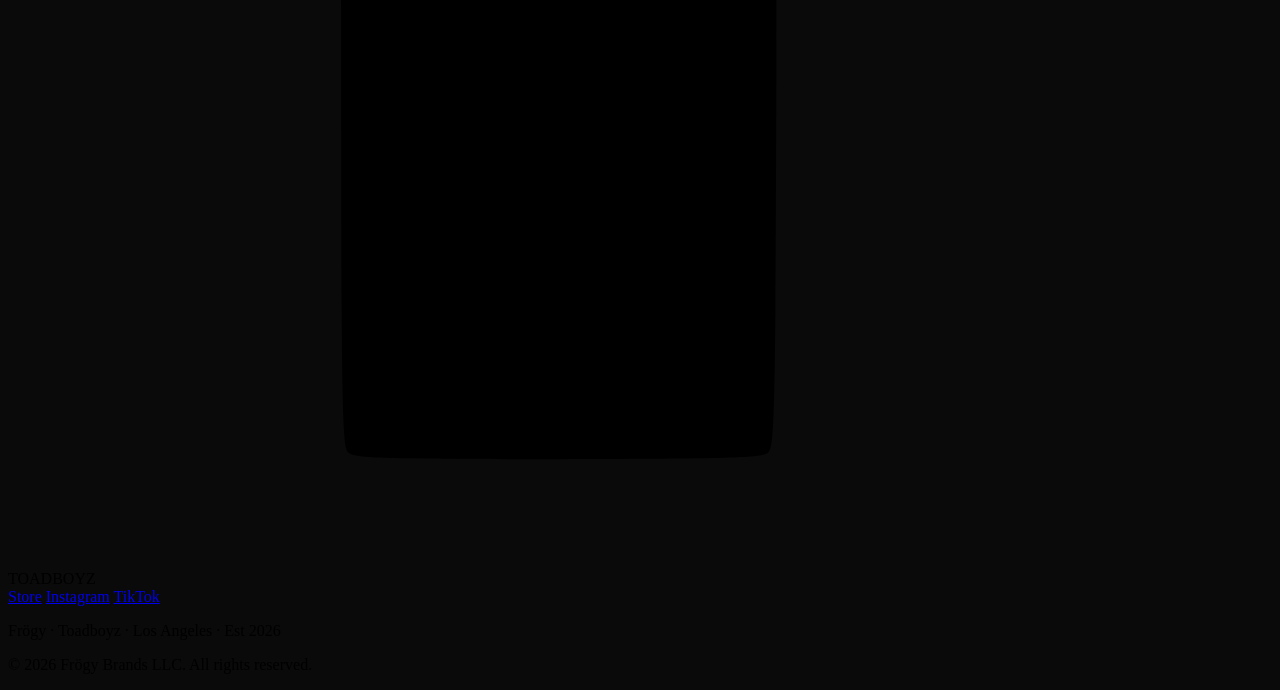
==== commit 65627a14: "feat: add Toad Venom Halftone Tee product card to hub grid" ====
--- a/index.html
+++ b/index.html
@@ -1,173 +1,684 @@
 <!DOCTYPE html>
 <html lang="en">
 <head>
-<meta charset="UTF-8">
-<meta name="viewport" content="width=device-width, initial-scale=1.0">
-<title>FRÖGY — Toadboyz · Los Angeles</title>
-<meta name="description" content="Frögy — Toadboyz. Small-batch California cannabis. Los Angeles. Est 2026. One dot, one frog, one Frögy.">
-<link rel="icon" href="assets/img/f_icon_neon.png">
-<link rel="stylesheet" href="css/style.css">
-<meta property="og:title" content="FRÖGY — Toadboyz">
-<meta property="og:description" content="Small-batch California cannabis. Los Angeles. Est 2026.">
-<meta property="og:image" content="assets/img/hero_atmos.png">
+  <meta charset="UTF-8">
+  <meta name="viewport" content="width=device-width, initial-scale=1.0">
+  <title>TOADBOYZ — Frögy · Los Angeles · Est 2026</title>
+  <meta name="description" content="Frögy · Toadboyz · Los Angeles · Est 2026. Streetwear culture, limited drops, production-yield scarcity. One dot. One frog. One Frögy.">
+  <meta property="og:title" content="TOADBOYZ — Frögy">
+  <meta property="og:description" content="Streetwear culture, limited drops, production-yield scarcity. Los Angeles, Est 2026.">
+  <meta property="og:type" content="website">
+  <meta property="og:url" content="https://toadboyz.com">
+  <link rel="icon" href="data:image/svg+xml,%3Csvg xmlns='http://www.w3.org/2000/svg' viewBox='0 0 294 552'%3E%3Cg fill='%239DF118' transform='translate(0 552) scale(0.1 -0.1)'%3E%3Cpath d='M1659 5225c-116-40-282-142-391-239-179-161-288-320-387-567-89-226-111-437-105-1036 1-202-1-286-9-297-10-13-51-16-254-18-202-3-244-5-248-18-3-8-6-172-5-364 0-299 3-353 16-366 12-12 54-15 245-16 161-1 234-5 242-13 9-9 12-261 12-1011 0-894 2-1001 16-1015 14-14 73-16 489-16 415 1 476 3 489 16 14 14 16 109 18 828 1 447 1 839 0 872-4 128-1 271 6 296 4 15 15 30 24 35 10 4 180 8 378 9 388 0 399 2 409 52 3 16 4 152 2 303-5 385-4 377-20 393-12 12-77 14-391 15-396 0-404 1-405 46 0 11-2 489-3 1062-2 1100-1 1075-46 1073-9 0-46-11-82-24z'/%3E%3C/g%3E%3C/svg%3E">
+  
+  <!-- Tailwind -->
+  <script src="https://cdn.tailwindcss.com"></script>
+  
+  <!-- Google Fonts -->
+  <link rel="preconnect" href="https://fonts.googleapis.com">
+  <link rel="preconnect" href="https://fonts.gstatic.com" crossorigin>
+  <link href="https://fonts.googleapis.com/css2?family=Anton&family=Inter:wght@300;400;500;600;700;800;900&family=Pirata+One&display=swap" rel="stylesheet">
+  
+  <script>
+    tailwind.config = {
+      theme: {
+        extend: {
+          colors: {
+            'matte': '#0A0A0A',
+            'matte-light': '#141414',
+            'matte-card': '#1A1A1A',
+            'bone': '#F5EFE3',
+            'bone-dim': '#A09A8E',
+            'venom': '#9DF118',
+            'venom-dark': '#7BC10E',
+            'dreams': '#B023FB',
+          },
+          fontFamily: {
+            'display': ['Anton', 'sans-serif'],
+            'body': ['Inter', 'sans-serif'],
+            'blackletter': ['Pirata One', 'serif'],
+          }
+        }
+      }
+    }
+  </script>
+  
+  <style>
+    /* Base */
+    * { -webkit-font-smoothing: antialiased; }
+    html { scroll-behavior: smooth; }
+    body { background: #0A0A0A; overflow-x: hidden; }
+    
+    /* Scrollbar */
+    ::-webkit-scrollbar { width: 6px; }
+    ::-webkit-scrollbar-track { background: #0A0A0A; }
+    ::-webkit-scrollbar-thumb { background: #9DF118; border-radius: 0; }
+    
+    /* Selection */
+    ::selection { background: #9DF118; color: #0A0A0A; }
+    
+    /* Grain texture */
+    .grain::before {
+      content: '';
+      position: fixed;
+      top: 0; left: 0; width: 100%; height: 100%;
+      background-image: url("data:image/svg+xml,%3Csvg viewBox='0 0 200 200' xmlns='http://www.w3.org/2000/svg'%3E%3Cfilter id='n'%3E%3CfeTurbulence type='fractalNoise' baseFrequency='0.85' numOctaves='3' stitchTiles='stitch'/%3E%3C/filter%3E%3Crect width='100%25' height='100%25' filter='url(%23n)' opacity='0.15'/%3E%3C/svg%3E");
+      pointer-events: none;
+      z-index: 9999;
+      opacity: 0.08;
+      mix-blend-mode: overlay;
+    }
+    
+    /* Marquee */
+    @keyframes marquee {
+      0% { transform: translateX(0); }
+      100% { transform: translateX(-50%); }
+    }
+    .marquee-track {
+      display: flex;
+      animation: marquee 30s linear infinite;
+      white-space: nowrap;
+    }
+    .marquee-track:hover { animation-play-state: paused; }
+    
+    /* Scroll reveal */
+    .reveal {
+      opacity: 0;
+      transform: translateY(40px);
+      transition: opacity 0.8s cubic-bezier(0.16, 1, 0.3, 1), transform 0.8s cubic-bezier(0.16, 1, 0.3, 1);
+    }
+    .reveal.active { opacity: 1; transform: translateY(0); }
+    .reveal-delay-1 { transition-delay: 0.1s; }
+    .reveal-delay-2 { transition-delay: 0.2s; }
+    .reveal-delay-3 { transition-delay: 0.3s; }
+    .reveal-delay-4 { transition-delay: 0.4s; }
+    
+    /* Toad glow */
+    @keyframes pulse-glow {
+      0%, 100% { filter: drop-shadow(0 0 20px rgba(157, 241, 24, 0.4)) drop-shadow(0 0 60px rgba(157, 241, 24, 0.15)); }
+      50% { filter: drop-shadow(0 0 30px rgba(157, 241, 24, 0.6)) drop-shadow(0 0 100px rgba(157, 241, 24, 0.25)); }
+    }
+    .toad-glow { animation: pulse-glow 4s ease-in-out infinite; }
+    
+    /* Product card hover */
+    .product-card { transition: transform 0.4s cubic-bezier(0.16, 1, 0.3, 1); }
+    .product-card:hover { transform: translateY(-8px); }
+    .product-card:hover .product-img { transform: scale(1.05); }
+    .product-card:hover .product-overlay { opacity: 1; }
+    .product-img { transition: transform 0.6s cubic-bezier(0.16, 1, 0.3, 1); }
+    .product-overlay { transition: opacity 0.3s ease; }
+    
+    /* Nav blur */
+    .nav-scrolled {
+      background: rgba(10, 10, 10, 0.85);
+      backdrop-filter: blur(20px);
+      border-bottom: 1px solid rgba(157, 241, 24, 0.15);
+    }
+    
+    /* Hero text */
+    .hero-title {
+      font-size: clamp(3.5rem, 18vw, 20rem);
+      line-height: 0.85;
+      letter-spacing: -0.02em;
+    }
+    
+    /* Section heading */
+    .section-heading {
+      font-size: clamp(2.5rem, 8vw, 7rem);
+      line-height: 0.9;
+      letter-spacing: -0.01em;
+    }
+    
+    /* Lifestyle parallax */
+    .parallax-bg {
+      background-attachment: fixed;
+      background-size: cover;
+      background-position: center;
+    }
+    @media (max-width: 768px) {
+      .parallax-bg { background-attachment: scroll; }
+    }
+    
+    /* Drop counter */
+    .yield-bar {
+      height: 4px;
+      background: rgba(157, 241, 24, 0.15);
+      border-radius: 2px;
+      overflow: hidden;
+    }
+    .yield-fill {
+      height: 100%;
+      background: #9DF118;
+      border-radius: 2px;
+      transition: width 1.5s cubic-bezier(0.16, 1, 0.3, 1);
+    }
+    
+    /* Input focus */
+    .drop-input:focus { border-color: #9DF118; box-shadow: 0 0 0 3px rgba(157, 241, 24, 0.1); }
+    
+    /* Mobile menu */
+    .mobile-menu { transform: translateX(100%); transition: transform 0.4s cubic-bezier(0.16, 1, 0.3, 1); }
+    .mobile-menu.open { transform: translateX(0); }
+    
+    /* Scroll indicator */
+    @keyframes scroll-bounce {
+      0%, 100% { transform: translateY(0); opacity: 0.3; }
+      50% { transform: translateY(8px); opacity: 1; }
+    }
+    .scroll-indicator { animation: scroll-bounce 2s ease-in-out infinite; }
+    
+    /* Wordmark */
+    .frogy-wordmark path { fill: currentColor; }
+    
+    /* Image fade in */
+    .img-fade-in { opacity: 0; transition: opacity 0.6s ease; }
+    .img-fade-in.loaded { opacity: 1; }
+  </style>
 </head>
-<body>
-
-<!-- AGE GATE -->
-<div class="agegate" id="agegate">
-  <div class="agegate-inner">
-    <img src="assets/img/frogy_wordmark_slime.svg" alt="Frögy">
-    <h2>Are you 21 or older?</h2>
-    <p>You must be of legal age to enter. Frögy products are for adults 21+ only. Please consume responsibly.</p>
-    <div class="cta-row">
-      <button class="btn btn-primary" id="age-yes">Yes, I'm 21+</button>
-      <button class="btn btn-ghost" id="age-no">No</button>
-    </div>
-    <p class="deny">FRÖGY · TOADBOYZ · LOS ANGELES · EST 2026</p>
+<body class="bg-matte text-bone font-body grain">
+  
+  <!-- NAV -->
+  <nav id="nav" class="fixed top-0 left-0 w-full z-50 transition-all duration-300">
+    <div class="max-w-7xl mx-auto px-6 lg:px-10 flex items-center justify-between h-16 md:h-20">
+      <!-- Logo -->
+      <a href="#hero" class="flex items-center gap-3 group">
+        <svg viewBox="0 0 294 552" class="w-5 h-8 md:w-6 md:h-10 text-venom transition-transform group-hover:scale-110" fill="currentColor">
+          <g transform="translate(0 552) scale(0.1 -0.1)">
+            <path d="M1659 5225c-116-40-282-142-391-239-179-161-288-320-387-567-89-226-111-437-105-1036 1-202-1-286-9-297-10-13-51-16-254-18-202-3-244-5-248-18-3-8-6-172-5-364 0-299 3-353 16-366 12-12 54-15 245-16 161-1 234-5 242-13 9-9 12-261 12-1011 0-894 2-1001 16-1015 14-14 73-16 489-16 415 1 476 3 489 16 14 14 16 109 18 828 1 447 1 839 0 872-4 128-1 271 6 296 4 15 15 30 24 35 10 4 180 8 378 9 388 0 399 2 409 52 3 16 4 152 2 303-5 385-4 377-20 393-12 12-77 14-391 15-396 0-404 1-405 46 0 11-2 489-3 1062-2 1100-1 1075-46 1073-9 0-46-11-82-24z"/>
+          </g>
+        </svg>
+        <span class="font-display text-lg md:text-xl tracking-wider text-bone">TOADBOYZ</span>
+      </a>
+      
+      <!-- Desktop links -->
+      <div class="hidden md:flex items-center gap-8">
+        <a href="#shop" class="text-sm font-medium text-bone-dim hover:text-venom transition-colors uppercase tracking-wider">Shop</a>
+        <a href="#lifestyle" class="text-sm font-medium text-bone-dim hover:text-venom transition-colors uppercase tracking-wider">Lifestyle</a>
+        <a href="#drops" class="text-sm font-medium text-bone-dim hover:text-venom transition-colors uppercase tracking-wider">Drops</a>
+        <a href="#about" class="text-sm font-medium text-bone-dim hover:text-venom transition-colors uppercase tracking-wider">About</a>
+        <a href="https://toadboyz.com/collections/all" target="_blank" rel="noopener" class="bg-venom text-matte px-5 py-2.5 text-sm font-bold uppercase tracking-wider hover:bg-bone transition-colors">Store</a>
+      </div>
+      
+      <!-- Mobile hamburger -->
+      <button id="menu-btn" class="md:hidden text-bone p-2" aria-label="Menu">
+        <svg width="24" height="24" viewBox="0 0 24 24" fill="none" stroke="currentColor" stroke-width="2">
+          <line x1="3" y1="6" x2="21" y2="6"/>
+          <line x1="3" y1="12" x2="21" y2="12"/>
+          <line x1="3" y1="18" x2="21" y2="18"/>
+        </svg>
+      </button>
+    </div>
+  </nav>
+  
+  <!-- Mobile menu -->
+  <div id="mobile-menu" class="mobile-menu fixed top-0 right-0 w-full h-full bg-matte z-50 md:hidden flex flex-col items-center justify-center gap-8">
+    <button id="close-menu" class="absolute top-6 right-6 text-bone p-2" aria-label="Close">
+      <svg width="28" height="28" viewBox="0 0 24 24" fill="none" stroke="currentColor" stroke-width="2">
+        <line x1="18" y1="6" x2="6" y2="18"/>
+        <line x1="6" y1="6" x2="18" y2="18"/>
+      </svg>
+    </button>
+    <a href="#shop" class="menu-link font-display text-4xl text-bone hover:text-venom transition-colors">SHOP</a>
+    <a href="#lifestyle" class="menu-link font-display text-4xl text-bone hover:text-venom transition-colors">LIFESTYLE</a>
+    <a href="#drops" class="menu-link font-display text-4xl text-bone hover:text-venom transition-colors">DROPS</a>
+    <a href="#about" class="menu-link font-display text-4xl text-bone hover:text-venom transition-colors">ABOUT</a>
+    <a href="https://toadboyz.com/collections/all" target="_blank" class="menu-link bg-venom text-matte px-8 py-3 font-display text-2xl tracking-wider">STORE</a>
   </div>
-</div>
-
-<!-- LAUNCH BANNER -->
-<div class="launch-bar" id="launch-bar">
-  <span class="pulse"></span>
-  <span class="launch-txt"><strong>THE 3.5G MYLARS ARE HERE.</strong> Frog Poison flower — dropping this week. LA / OC.</span>
-  <a href="#teaser" class="launch-link">Watch ↓</a>
-</div>
-
-<!-- HEADER -->
-<header class="site-header">
-  <a class="brand" href="index.html" aria-label="Frögy home">
-    <img src="assets/img/f_icon_neon.png" alt="Frögy">
-  </a>
-  <button class="nav-toggle" aria-label="Menu"><span></span><span></span><span></span></button>
-  <nav class="nav">
-    <a href="index.html" aria-current="page">Home</a>
-    <a href="strains.html">Strains</a>
-    <a href="story.html">Story</a>
-    <a href="stockists.html">Stockists</a>
-    <a href="contact.html">Contact</a>
-  </nav>
-</header>
-
-<!-- HERO -->
-<section class="hero">
-  <div class="hero-inner wrap">
-    <img class="wordmark" src="assets/img/frogy_wordmark_slime.svg" alt="Frögy">
-    <p class="tagline">One dot · one frog · one Frögy.</p>
-    <div class="cta-row">
-      <a class="btn btn-primary" href="strains.html">See the strains</a>
-      <a class="btn btn-ghost" href="story.html">The story</a>
-    </div>
-    <p class="brandline">Toadboyz · Los Angeles · Est 2026</p>
-  </div>
-</section>
-
-<!-- TEASER VIDEO -->
-<section class="section teaser-sec" id="teaser">
-  <div class="wrap">
-    <div class="section-head reveal">
-      <p class="eyebrow">This Week · LA / OC</p>
-      <h2>The 3.5g Mylars Are Here</h2>
-    </div>
-    <div class="teaser-wrap reveal">
-      <video class="teaser-video" controls playsinline preload="metadata" poster="assets/img/teaser_poster.jpg">
-        <source src="assets/video/frogy_teaser.mp4" type="video/mp4">
-      </video>
-    </div>
-    <p class="muted center" style="margin-top:var(--space-6);max-width:52ch;margin-inline:auto">Frog Poison flagship flower. 3.5g of small-batch California bud, sealed fresh in matte-black Mylar. Adults 21+ only.</p>
-  </div>
-</section>
-
-<!-- FEATURED DROP -->
-<section class="section drop">
-  <div class="wrap">
-    <div class="drop-grid">
-      <div class="drop-media reveal">
-        <div class="glow"></div>
-        <img src="assets/img/frogpoison_label.png" alt="Frog Poison 3.5g flower">
-      </div>
-      <div class="reveal">
-        <p class="eyebrow">The Drop</p>
-        <h2>Frog <span class="accent">Poison</span></h2>
-        <p class="muted">The flagship flower. 3.5g of top-shelf California bud in matte-black Mylar. Don't lick the frog. Slime-green ink, single-batch, sealed fresh.</p>
-        <div class="spec">
-          <div class="spec-item"><div class="k">Weight</div><div class="v">3.5G</div></div>
-          <div class="spec-item"><div class="k">Format</div><div class="v">Flower</div></div>
-          <div class="spec-item"><div class="k">Origin</div><div class="v">CA</div></div>
-        </div>
-        <a class="btn btn-primary" href="strains.html">Explore strains</a>
-      </div>
-    </div>
-  </div>
-</section>
-
-<!-- STRAIN TEASER -->
-<section class="section" style="background:var(--ink-2);">
-  <div class="wrap">
-    <div class="section-head reveal">
-      <p class="eyebrow">The Collection</p>
-      <h2>One Flower, Two Blends</h2>
-    </div>
-    <div class="strain-grid">
-      <a class="strain-card reveal" href="strains.html#poison" style="--sc:var(--poison)">
-        <div class="ph"><img src="assets/img/frogpoison_label.png" alt="Frog Poison"></div>
-        <div class="meta"><h3><span class="dot"></span>Frog Poison</h3><p class="type">Flower · Indica</p><p class="thc">28.4%</p></div>
-      </a>
-      <a class="strain-card reveal" href="strains.html#dreams" style="--sc:var(--dreams)">
-        <div class="ph"><img src="assets/img/tadpole_dreams.png" alt="Toad Dreams — Tadpoles pre-roll jar"></div>
-        <div class="meta"><h3><span class="dot"></span>Toad Dreams</h3><p class="type">Tadpoles · Pre-Roll · Hybrid</p><p class="thc">27.1% · 5 × 0.75g</p></div>
-      </a>
-      <a class="strain-card reveal" href="strains.html#toadup" style="--sc:var(--toadup)">
-        <div class="ph"><img src="assets/img/tadpole_toadup.png" alt="Toad Up — Tadpoles pre-roll jar"></div>
-        <div class="meta"><h3><span class="dot"></span>Toad Up</h3><p class="type">Tadpoles · Pre-Roll · Sativa</p><p class="thc">29.2% · 5 × 0.75g</p></div>
-      </a>
-    </div>
-  </div>
-</section>
-
-<!-- STORY TEASER -->
-<section class="section">
-  <div class="wrap split">
-    <div class="reveal">
-      <p class="eyebrow">Toadboyz</p>
-      <p class="story-lead">Born in Los Angeles. Built for the ones who watch the dot.</p>
-    </div>
-    <div class="reveal">
-      <p class="muted">Frögy is a standalone Los Angeles cannabis house — small batches, loud color, matte-black everything. No shortcuts, no filler, no compromise. Every drop is sealed, tested, and stamped with the single-dot mark.</p>
-      <p style="margin-top:var(--space-6)"><a class="btn btn-ghost" href="story.html">Read the story</a></p>
-    </div>
-  </div>
-</section>
-
-<!-- FOOTER -->
-<footer class="site-footer">
-  <div class="wrap">
-    <div class="footer-grid">
-      <div>
-        <img class="wm" src="assets/img/frogy_wordmark_bone.svg" alt="Frögy">
-        <p class="faint" style="font-size:var(--text-sm);max-width:34ch">Small-batch California cannabis. Adults 21+ only. Please consume responsibly.</p>
-      </div>
-      <div>
-        <h4>Explore</h4>
-        <a href="strains.html">Strains</a>
-        <a href="story.html">Story</a>
-        <a href="stockists.html">Stockists</a>
-        <a href="contact.html">Contact</a>
-      </div>
-      <div>
-        <h4>Connect</h4>
-        <a href="contact.html">Wholesale</a>
-        <a href="contact.html">Press</a>
-        <a href="mailto:dan@oryoncanna.com">dan@oryoncanna.com</a>
-      </div>
-    </div>
-    <div class="footer-bottom">
-      <p>FRÖGY · TOADBOYZ · LOS ANGELES · EST 2026</p>
-      <p>© <span data-year></span> Frögy. 21+ only.</p>
-    </div>
-  </div>
-</footer>
-
-<script src="js/main.js"></script>
+  
+  <!-- HERO -->
+  <section id="hero" class="relative h-screen flex flex-col items-center justify-center px-6 overflow-hidden">
+    <!-- Toad icon -->
+    <div class="toad-glow mb-6 md:mb-8">
+      <svg viewBox="0 0 600 500" class="w-48 h-40 md:w-72 md:h-60 text-venom" fill="currentColor">
+        <!-- Body -->
+        <path d="M300 100 C 180 100, 120 160, 100 220 C 60 240, 30 290, 30 350 C 30 420, 80 470, 160 480 C 220 488, 300 490, 300 490 C 300 490, 380 488, 440 480 C 520 470, 570 420, 570 350 C 570 290, 540 240, 500 220 C 480 160, 420 100, 300 100 Z"/>
+        <!-- Left eye bump -->
+        <ellipse cx="200" cy="130" rx="80" ry="90"/>
+        <!-- Right eye bump -->
+        <ellipse cx="400" cy="130" rx="80" ry="90"/>
+        <!-- Left eye dark -->
+        <ellipse cx="200" cy="125" rx="50" ry="60" fill="#0A0A0A"/>
+        <!-- Right eye dark -->
+        <ellipse cx="400" cy="125" rx="50" ry="60" fill="#0A0A0A"/>
+        <!-- Left pupil -->
+        <ellipse cx="200" cy="125" rx="22" ry="32" fill="#9DF118"/>
+        <!-- Right pupil -->
+        <ellipse cx="400" cy="125" rx="22" ry="32" fill="#9DF118"/>
+      </svg>
+    </div>
+    
+    <h1 class="hero-title font-display text-bone text-center">TOADBOYZ</h1>
+    
+    <div class="mt-4 md:mt-6 flex items-center gap-3 md:gap-4 text-bone-dim">
+      <span class="h-px w-8 md:w-12 bg-venom"></span>
+      <p class="text-xs md:text-sm font-medium uppercase tracking-[0.3em]">Frögy · Los Angeles · Est 2026</p>
+      <span class="h-px w-8 md:w-12 bg-venom"></span>
+    </div>
+    
+    <!-- Scroll indicator -->
+    <div class="absolute bottom-8 left-1/2 -translate-x-1/2 scroll-indicator">
+      <svg width="24" height="24" viewBox="0 0 24 24" fill="none" stroke="#9DF118" stroke-width="2">
+        <path d="M12 5v14M5 12l7 7 7-7"/>
+      </svg>
+    </div>
+  </section>
+  
+  <!-- MARQUEE -->
+  <section class="bg-venom py-4 md:py-5 overflow-hidden border-y border-venom-dark">
+    <div class="marquee-track">
+      <div class="flex items-center gap-8 px-4 shrink-0">
+        <span class="font-display text-2xl md:text-3xl text-matte whitespace-nowrap">ONE DOT</span>
+        <span class="text-matte text-2xl">·</span>
+        <span class="font-display text-2xl md:text-3xl text-matte whitespace-nowrap">ONE FROG</span>
+        <span class="text-matte text-2xl">·</span>
+        <span class="font-display text-2xl md:text-3xl text-matte whitespace-nowrap">ONE FRÖGY</span>
+        <span class="text-matte text-2xl">·</span>
+        <span class="font-display text-2xl md:text-3xl text-matte whitespace-nowrap">TOADBOYZ</span>
+        <span class="text-matte text-2xl">·</span>
+        <span class="font-display text-2xl md:text-3xl text-matte whitespace-nowrap">LOS ANGELES</span>
+        <span class="text-matte text-2xl">·</span>
+        <span class="font-display text-2xl md:text-3xl text-matte whitespace-nowrap">EST 2026</span>
+        <span class="text-matte text-2xl">·</span>
+      </div>
+      <div class="flex items-center gap-8 px-4 shrink-0">
+        <span class="font-display text-2xl md:text-3xl text-matte whitespace-nowrap">ONE DOT</span>
+        <span class="text-matte text-2xl">·</span>
+        <span class="font-display text-2xl md:text-3xl text-matte whitespace-nowrap">ONE FROG</span>
+        <span class="text-matte text-2xl">·</span>
+        <span class="font-display text-2xl md:text-3xl text-matte whitespace-nowrap">ONE FRÖGY</span>
+        <span class="text-matte text-2xl">·</span>
+        <span class="font-display text-2xl md:text-3xl text-matte whitespace-nowrap">TOADBOYZ</span>
+        <span class="text-matte text-2xl">·</span>
+        <span class="font-display text-2xl md:text-3xl text-matte whitespace-nowrap">LOS ANGELES</span>
+        <span class="text-matte text-2xl">·</span>
+        <span class="font-display text-2xl md:text-3xl text-matte whitespace-nowrap">EST 2026</span>
+        <span class="text-matte text-2xl">·</span>
+      </div>
+    </div>
+  </section>
+  
+  <!-- MANIFESTO -->
+  <section class="py-24 md:py-40 px-6">
+    <div class="max-w-5xl mx-auto">
+      <p class="reveal text-xs font-medium uppercase tracking-[0.3em] text-venom mb-8">The Manifesto</p>
+      <h2 class="reveal reveal-delay-1 section-heading font-display text-bone mb-8">
+        We don't chase<br>
+        trends. We build<br>
+        <span class="text-venom">what's next.</span>
+      </h2>
+      <p class="reveal reveal-delay-2 text-lg md:text-xl text-bone-dim max-w-2xl leading-relaxed">
+        Frögy is a culture brand born in Los Angeles. We make limited-run apparel and accessories for people who don't follow — they lead. Every drop is produced to a fixed yield. When it's gone, it's gone. No restocks. No compromises.
+      </p>
+    </div>
+  </section>
+  
+  <!-- SHOP -->
+  <section id="shop" class="py-20 md:py-32 px-6 border-t border-matte-light">
+    <div class="max-w-7xl mx-auto">
+      <div class="flex flex-col md:flex-row md:items-end md:justify-between mb-12 md:mb-16">
+        <div>
+          <p class="reveal text-xs font-medium uppercase tracking-[0.3em] text-venom mb-4">The Collection</p>
+          <h2 class="reveal reveal-delay-1 section-heading font-display text-bone">SHOP</h2>
+        </div>
+        <a href="https://toadboyz.com/collections/all" target="_blank" rel="noopener" class="reveal reveal-delay-2 mt-6 md:mt-0 text-sm font-bold uppercase tracking-wider text-bone hover:text-venom transition-colors flex items-center gap-2">
+          View All
+          <svg width="16" height="16" viewBox="0 0 24 24" fill="none" stroke="currentColor" stroke-width="2"><path d="M5 12h14M12 5l7 7-7 7"/></svg>
+        </a>
+      </div>
+      
+      <!-- Product grid -->
+      <div class="frgy-shop-grid">
+        
+        <!-- Product 1: Corduroy -->
+        <a href="https://toadboyz.com/products/frogy-corduroy-5-panel-snapback" target="_blank" rel="noopener" class="reveal product-card group block">
+          <div class="relative overflow-hidden bg-matte-card aspect-square mb-4">
+            <img src="https://cdn.shopify.com/s/files/1/0828/6050/7373/files/upload-1786473737385.png?v=1786473739" alt="Frögy Corduroy 5-Panel Snapback — Black" class="product-img w-full h-full object-cover" loading="lazy">
+            <div class="product-overlay absolute inset-0 bg-matte/60 flex items-center justify-center opacity-0">
+              <span class="bg-venom text-matte px-6 py-2 text-sm font-bold uppercase tracking-wider">Shop Now</span>
+            </div>
+            <div class="absolute top-3 left-3 bg-matte/80 backdrop-blur px-3 py-1 text-xs font-medium text-venom uppercase tracking-wider">4 Produced</div>
+          </div>
+          <div class="flex items-center justify-between">
+            <h3 class="text-base font-semibold text-bone">Corduroy 5-Panel</h3>
+            <span class="text-base font-medium text-bone-dim">$48</span>
+          </div>
+          <p class="text-sm text-bone-dim mt-1">4 colorways · TOADBOYZ back hit</p>
+        </a>
+        
+        <!-- Product 2: Beanie -->
+        <a href="https://toadboyz.com/products/frogy-knit-cuffed-beanie" target="_blank" rel="noopener" class="reveal reveal-delay-1 product-card group block">
+          <div class="relative overflow-hidden bg-matte-card aspect-square mb-4">
+            <img src="https://cdn.shopify.com/s/files/1/0828/6050/7373/files/upload-1786473772798.png?v=1786473774" alt="Frögy Knit Cuffed Beanie — Tan" class="product-img w-full h-full object-cover" loading="lazy">
+            <div class="product-overlay absolute inset-0 bg-matte/60 flex items-center justify-center opacity-0">
+              <span class="bg-venom text-matte px-6 py-2 text-sm font-bold uppercase tracking-wider">Shop Now</span>
+            </div>
+            <div class="absolute top-3 left-3 bg-matte/80 backdrop-blur px-3 py-1 text-xs font-medium text-venom uppercase tracking-wider">12 Produced</div>
+          </div>
+          <div class="flex items-center justify-between">
+            <h3 class="text-base font-semibold text-bone">Knit Cuffed Beanie</h3>
+            <span class="text-base font-medium text-bone-dim">$35</span>
+          </div>
+          <p class="text-sm text-bone-dim mt-1">2 colorways · Embroidered toad mark</p>
+        </a>
+        
+        <!-- Product 3: Trucker -->
+        <a href="https://toadboyz.com/products/frogy-trucker-snapback" target="_blank" rel="noopener" class="reveal reveal-delay-2 product-card group block">
+          <div class="relative overflow-hidden bg-matte-card aspect-square mb-4">
+            <img src="https://cdn.shopify.com/s/files/1/0828/6050/7373/files/upload-1786473784539.png?v=1786473787" alt="Frögy Trucker Snapback — Black" class="product-img w-full h-full object-cover" loading="lazy">
+            <div class="product-overlay absolute inset-0 bg-matte/60 flex items-center justify-center opacity-0">
+              <span class="bg-venom text-matte px-6 py-2 text-sm font-bold uppercase tracking-wider">Shop Now</span>
+            </div>
+            <div class="absolute top-3 left-3 bg-matte/80 backdrop-blur px-3 py-1 text-xs font-medium text-venom uppercase tracking-wider">20 Produced</div>
+          </div>
+          <div class="flex items-center justify-between">
+            <h3 class="text-base font-semibold text-bone">Trucker Snapback</h3>
+            <span class="text-base font-medium text-bone-dim">$40</span>
+          </div>
+          <p class="text-sm text-bone-dim mt-1">Foam front · TOADBOYZ side hit</p>
+        </a>
+        
+        <!-- Product 4: Toad Mark Tee -->
+        <a href="https://toadboyz.com/products/frogy-toad-mark-tee" target="_blank" rel="noopener" class="reveal product-card group block">
+          <div class="relative overflow-hidden bg-matte-card aspect-square mb-4">
+            <img src="https://cdn.shopify.com/s/files/1/0828/6050/7373/files/upload-1786473793717.png?v=1786473796" alt="Frögy Toad Mark Tee — Black" class="product-img w-full h-full object-cover" loading="lazy">
+            <div class="product-overlay absolute inset-0 bg-matte/60 flex items-center justify-center opacity-0">
+              <span class="bg-venom text-matte px-6 py-2 text-sm font-bold uppercase tracking-wider">Shop Now</span>
+            </div>
+            <div class="absolute top-3 left-3 bg-dreams/80 backdrop-blur px-3 py-1 text-xs font-medium text-bone uppercase tracking-wider">Coming Soon</div>
+          </div>
+          <div class="flex items-center justify-between">
+            <h3 class="text-base font-semibold text-bone">Toad Mark Tee</h3>
+            <span class="text-base font-medium text-bone-dim">$38</span>
+          </div>
+          <p class="text-sm text-bone-dim mt-1">3 colors · Embroidered toad + sleeve</p>
+        </a>
+        
+        <!-- Product 5: Wordmark Tee -->
+        <a href="https://toadboyz.com/products/frogy-wordmark-tee" target="_blank" rel="noopener" class="reveal reveal-delay-1 product-card group block">
+          <div class="relative overflow-hidden bg-matte-card aspect-square mb-4">
+            <img src="https://cdn.shopify.com/s/files/1/0828/6050/7373/files/upload-1786473793651.png?v=1786473795" alt="Frögy Wordmark Tee — White" class="product-img w-full h-full object-cover" loading="lazy">
+            <div class="product-overlay absolute inset-0 bg-matte/60 flex items-center justify-center opacity-0">
+              <span class="bg-venom text-matte px-6 py-2 text-sm font-bold uppercase tracking-wider">Shop Now</span>
+            </div>
+            <div class="absolute top-3 left-3 bg-dreams/80 backdrop-blur px-3 py-1 text-xs font-medium text-bone uppercase tracking-wider">Coming Soon</div>
+          </div>
+          <div class="flex items-center justify-between">
+            <h3 class="text-base font-semibold text-bone">Wordmark Tee</h3>
+            <span class="text-base font-medium text-bone-dim">$38</span>
+          </div>
+          <p class="text-sm text-bone-dim mt-1">2 colors · Blackletter wordmark + sleeve</p>
+        </a>
+        
+        <!-- Product 6: Don't Obey Tee -->
+        <a href="https://toadboyz.com/products/frogy-dont-obey-tee" target="_blank" rel="noopener" class="reveal reveal-delay-2 product-card group block">
+          <div class="relative overflow-hidden bg-matte-card aspect-square mb-4">
+            <img src="https://cdn.shopify.com/s/files/1/0828/6050/7373/files/upload-1786474836781.jpg?v=1786474839" alt="Frögy Don't Obey Tee — White" class="product-img w-full h-full object-cover" loading="lazy">
+            <div class="product-overlay absolute inset-0 bg-matte/60 flex items-center justify-center opacity-0">
+              <span class="bg-venom text-matte px-6 py-2 text-sm font-bold uppercase tracking-wider">Shop Now</span>
+            </div>
+            <div class="absolute top-3 left-3 bg-venom/90 backdrop-blur px-3 py-1 text-xs font-bold text-matte uppercase tracking-wider">Capsule Drop</div>
+          </div>
+          <div class="flex items-center justify-between">
+            <h3 class="text-base font-semibold text-bone">Don't Obey Tee</h3>
+            <span class="text-base font-medium text-bone-dim">$40</span>
+          </div>
+          <p class="text-sm text-bone-dim mt-1">Street-art capsule · 2 colors</p>
+        </a>
+        
+        <!-- Product 7: Toad Venom Halftone Tee -->
+        <a href="https://toadboyz.com/products/frogy-toad-venom-halftone-tee" target="_blank" rel="noopener" class="reveal product-card group block">
+          <div class="relative overflow-hidden bg-matte-card aspect-square mb-4">
+            <img src="https://cdn.shopify.com/s/files/1/0828/6050/7373/files/washedblack_front.jpg?v=1786558619" alt="Frögy Toad Venom Halftone Tee — Washed Black" class="product-img w-full h-full object-cover" loading="lazy">
+            <div class="product-overlay absolute inset-0 bg-matte/60 flex items-center justify-center opacity-0">
+              <span class="bg-venom text-matte px-6 py-2 text-sm font-bold uppercase tracking-wider">Shop Now</span>
+            </div>
+            <div class="absolute top-3 left-3 bg-venom/90 backdrop-blur px-3 py-1 text-xs font-bold text-matte uppercase tracking-wider">New Drop</div>
+          </div>
+          <div class="flex items-center justify-between">
+            <h3 class="text-base font-semibold text-bone">Toad Venom Halftone Tee</h3>
+            <span class="text-base font-medium text-bone-dim">$45</span>
+          </div>
+          <p class="text-sm text-bone-dim mt-1">Halftone toad panel · Washed Black + Bone</p>
+        </a>
+        
+      </div>
+    </div>
+  </section>
+  
+  <!-- LIFESTYLE -->
+  <section id="lifestyle" class="border-t border-matte-light">
+    <!-- Lifestyle 1: Terrace Dusk -->
+    <div class="relative h-[60vh] md:h-[80vh] parallax-bg" style="background-image: url('https://cdn.shopify.com/s/files/1/0828/6050/7373/files/upload-1786474557031.jpg?v=1786474558')">
+      <div class="absolute inset-0 bg-gradient-to-t from-matte via-matte/30 to-matte/50"></div>
+      <div class="relative h-full flex items-end px-6 md:px-16 pb-12 md:pb-20">
+        <div class="max-w-2xl">
+          <p class="reveal text-xs font-medium uppercase tracking-[0.3em] text-venom mb-4">Los Angeles</p>
+          <h3 class="reveal reveal-delay-1 font-display text-3xl md:text-6xl text-bone leading-none">Terrace Dusk</h3>
+          <p class="reveal reveal-delay-2 mt-4 text-bone-dim text-sm md:text-base max-w-md">Golden hour in LA. Frögy cream tee, city skyline, end of summer.</p>
+        </div>
+      </div>
+    </div>
+    
+    <!-- Lifestyle 2: SoHo Morning -->
+    <div class="relative h-[60vh] md:h-[80vh] parallax-bg" style="background-image: url('https://cdn.shopify.com/s/files/1/0828/6050/7373/files/upload-1786474574817.png?v=1786474577')">
+      <div class="absolute inset-0 bg-gradient-to-t from-matte via-matte/20 to-matte/40"></div>
+      <div class="relative h-full flex items-end px-6 md:px-16 pb-12 md:pb-20">
+        <div class="max-w-2xl ml-auto text-right">
+          <p class="reveal text-xs font-medium uppercase tracking-[0.3em] text-venom mb-4">New York</p>
+          <h3 class="reveal reveal-delay-1 font-display text-3xl md:text-6xl text-bone leading-none">SoHo Morning</h3>
+          <p class="reveal reveal-delay-2 mt-4 text-bone-dim text-sm md:text-base max-w-md ml-auto">Black tee, cobblestone, coffee. The city wakes up slow.</p>
+        </div>
+      </div>
+    </div>
+    
+    <!-- Lifestyle 3: Neon Bar -->
+    <div class="relative h-[60vh] md:h-[80vh] parallax-bg" style="background-image: url('https://cdn.shopify.com/s/files/1/0828/6050/7373/files/upload-1786474574550.png?v=1786474578')">
+      <div class="absolute inset-0 bg-gradient-to-t from-matte via-matte/20 to-matte/40"></div>
+      <div class="relative h-full flex items-end px-6 md:px-16 pb-12 md:pb-20">
+        <div class="max-w-2xl">
+          <p class="reveal text-xs font-medium uppercase tracking-[0.3em] text-venom mb-4">After Dark</p>
+          <h3 class="reveal reveal-delay-1 font-display text-3xl md:text-6xl text-bone leading-none">Neon Bar</h3>
+          <p class="reveal reveal-delay-2 mt-4 text-bone-dim text-sm md:text-base max-w-md">Maroon beanie, neon glow, midnight energy.</p>
+        </div>
+      </div>
+    </div>
+  </section>
+  
+  <!-- DROPS -->
+  <section id="drops" class="py-24 md:py-40 px-6 border-t border-matte-light relative overflow-hidden">
+    <!-- Background glow -->
+    <div class="absolute top-0 left-1/2 -translate-x-1/2 w-[600px] h-[600px] bg-venom/5 rounded-full blur-[120px]"></div>
+    
+    <div class="max-w-4xl mx-auto text-center relative z-10">
+      <p class="reveal text-xs font-medium uppercase tracking-[0.3em] text-venom mb-6">Limited Releases</p>
+      <h2 class="reveal reveal-delay-1 section-heading font-display text-bone mb-8">
+        PRODUCTION<br>
+        <span class="text-venom">YIELD</span>
+      </h2>
+      <p class="reveal reveal-delay-2 text-lg md:text-xl text-bone-dim max-w-2xl mx-auto leading-relaxed mb-12">
+        Every Frögy drop is produced to a fixed count. No restocks. No mass production. When the yield is sold, the drop is closed. Get on the list for early access before the next release.
+      </p>
+      
+      <!-- Yield bars -->
+      <div class="reveal reveal-delay-3 space-y-6 max-w-md mx-auto mb-12 text-left">
+        <div>
+          <div class="flex justify-between text-sm mb-2">
+            <span class="text-bone font-medium">Corduroy 5-Panel</span>
+            <span class="text-venom font-medium">4 / 4 Sold Out</span>
+          </div>
+          <div class="yield-bar"><div class="yield-fill" style="width: 100%"></div></div>
+        </div>
+        <div>
+          <div class="flex justify-between text-sm mb-2">
+            <span class="text-bone font-medium">Knit Beanie</span>
+            <span class="text-venom font-medium">0 / 12 Remaining</span>
+          </div>
+          <div class="yield-bar"><div class="yield-fill" style="width: 0%"></div></div>
+        </div>
+        <div>
+          <div class="flex justify-between text-sm mb-2">
+            <span class="text-bone font-medium">Don't Obey Tee</span>
+            <span class="text-dreams font-medium">Drop Pending</span>
+          </div>
+          <div class="yield-bar"><div class="yield-fill" style="width: 0%; background: #B023FB;"></div></div>
+        </div>
+      </div>
+      
+      <!-- Email capture -->
+      <div class="reveal reveal-delay-4 max-w-md mx-auto">
+        <form id="drop-access-form" class="flex flex-col sm:flex-row gap-3">
+          <input type="email" name="email" placeholder="your@email.com" required class="drop-input flex-1 bg-matte-card border border-matte-light text-bone px-5 py-3.5 text-sm focus:outline-none transition-all placeholder:text-bone-dim/50">
+          <button type="submit" class="bg-venom text-matte px-8 py-3.5 text-sm font-bold uppercase tracking-wider hover:bg-bone transition-colors whitespace-nowrap">Get Drop Access</button>
+        </form>
+        <div id="drop-access-success" class="hidden mt-4 text-venom text-sm font-medium">
+          You're on the list. Watch your inbox for the next drop.
+        </div>
+        <div id="drop-access-error" class="hidden mt-4 text-red-400 text-sm font-medium">
+          Something went wrong. Try again.
+        </div>
+        <p class="mt-4 text-xs text-bone-dim">No spam. Drop notifications only. Unsubscribe anytime.</p>
+      </div>
+    </div>
+  </section>
+  
+  <!-- ABOUT -->
+  <section id="about" class="py-24 md:py-40 px-6 border-t border-matte-light">
+    <div class="max-w-5xl mx-auto">
+      <div class="frgy-about-grid">
+        <div>
+          <p class="reveal text-xs font-medium uppercase tracking-[0.3em] text-venom mb-6">The Brand</p>
+          <h2 class="reveal reveal-delay-1 section-heading font-display text-bone mb-8">FRÖGY</h2>
+          <p class="reveal reveal-delay-2 text-bone-dim text-lg leading-relaxed mb-6">
+            Frögy is a streetwear and culture brand operating from Los Angeles. We design apparel, headwear, and limited capsule drops with a fixed production yield — built for people who move first and follow nobody.
+          </p>
+          <p class="reveal reveal-delay-3 text-bone-dim text-lg leading-relaxed">
+            One dot. One frog. One Frögy. Every piece is numbered, every drop is finite, and every collection sells through or it doesn't sell at all.
+          </p>
+        </div>
+        <div class="reveal reveal-delay-2 space-y-8">
+          <div class="border-l-2 border-venom pl-6">
+            <p class="text-3xl md:text-4xl font-display text-bone">Est. 2026</p>
+            <p class="text-sm text-bone-dim mt-1">Los Angeles, California</p>
+          </div>
+          <div class="border-l-2 border-venom pl-6">
+            <p class="text-3xl md:text-4xl font-display text-bone">Fixed Yield</p>
+            <p class="text-sm text-bone-dim mt-1">No restocks. No mass production.</p>
+          </div>
+          <div class="border-l-2 border-venom pl-6">
+            <p class="text-3xl md:text-4xl font-display text-bone">Drop Access</p>
+            <p class="text-sm text-bone-dim mt-1">Subscribers get first access to every release.</p>
+          </div>
+        </div>
+      </div>
+    </div>
+  </section>
+  
+  <!-- FOOTER -->
+  <footer class="border-t border-matte-light py-16 px-6">
+    <div class="max-w-7xl mx-auto">
+      <div class="flex flex-col md:flex-row items-center justify-between gap-8">
+        <!-- Logo -->
+        <div class="flex items-center gap-3">
+          <svg viewBox="0 0 294 552" class="w-5 h-8 text-venom" fill="currentColor">
+            <g transform="translate(0 552) scale(0.1 -0.1)">
+              <path d="M1659 5225c-116-40-282-142-391-239-179-161-288-320-387-567-89-226-111-437-105-1036 1-202-1-286-9-297-10-13-51-16-254-18-202-3-244-5-248-18-3-8-6-172-5-364 0-299 3-353 16-366 12-12 54-15 245-16 161-1 234-5 242-13 9-9 12-261 12-1011 0-894 2-1001 16-1015 14-14 73-16 489-16 415 1 476 3 489 16 14 14 16 109 18 828 1 447 1 839 0 872-4 128-1 271 6 296 4 15 15 30 24 35 10 4 180 8 378 9 388 0 399 2 409 52 3 16 4 152 2 303-5 385-4 377-20 393-12 12-77 14-391 15-396 0-404 1-405 46 0 11-2 489-3 1062-2 1100-1 1075-46 1073-9 0-46-11-82-24z"/>
+            </g>
+          </svg>
+          <span class="font-display text-lg tracking-wider text-bone">TOADBOYZ</span>
+        </div>
+        
+        <!-- Links -->
+        <div class="flex items-center gap-6 text-sm">
+          <a href="https://toadboyz.com" target="_blank" rel="noopener" class="text-bone-dim hover:text-venom transition-colors uppercase tracking-wider">Store</a>
+          <a href="https://www.instagram.com/" target="_blank" rel="noopener" class="text-bone-dim hover:text-venom transition-colors uppercase tracking-wider">Instagram</a>
+          <a href="https://www.tiktok.com/" target="_blank" rel="noopener" class="text-bone-dim hover:text-venom transition-colors uppercase tracking-wider">TikTok</a>
+        </div>
+      </div>
+      
+      <div class="mt-12 pt-8 border-t border-matte-light flex flex-col md:flex-row items-center justify-between gap-4">
+        <p class="text-xs text-bone-dim uppercase tracking-wider">Frögy · Toadboyz · Los Angeles · Est 2026</p>
+        <p class="text-xs text-bone-dim">© 2026 Frögy Brands LLC. All rights reserved.</p>
+      </div>
+    </div>
+  </footer>
+  
+  <!-- Scripts -->
+  <script>
+    // Nav scroll effect
+    const nav = document.getElementById('nav');
+    window.addEventListener('scroll', () => {
+      if (window.scrollY > 40) nav.classList.add('nav-scrolled');
+      else nav.classList.remove('nav-scrolled');
+    });
+    
+    // Mobile menu
+    const menuBtn = document.getElementById('menu-btn');
+    const closeMenu = document.getElementById('close-menu');
+    const mobileMenu = document.getElementById('mobile-menu');
+    menuBtn.addEventListener('click', () => mobileMenu.classList.add('open'));
+    closeMenu.addEventListener('click', () => mobileMenu.classList.remove('open'));
+    document.querySelectorAll('.menu-link').forEach(link => {
+      link.addEventListener('click', () => mobileMenu.classList.remove('open'));
+    });
+    
+    // Scroll reveal
+    const observer = new IntersectionObserver((entries) => {
+      entries.forEach(entry => {
+        if (entry.isIntersecting) {
+          entry.target.classList.add('active');
+        }
+      });
+    }, { threshold: 0.15, rootMargin: '0px 0px -50px 0px' });
+    document.querySelectorAll('.reveal').forEach(el => observer.observe(el));
+    
+    // Klaviyo drop access form
+    const form = document.getElementById('drop-access-form');
+    const success = document.getElementById('drop-access-success');
+    const error = document.getElementById('drop-access-error');
+    
+    form.addEventListener('submit', async (e) => {
+      e.preventDefault();
+      const email = form.email.value.trim();
+      const submitBtn = form.querySelector('button[type="submit"]');
+      submitBtn.disabled = true;
+      submitBtn.textContent = '...';
+      
+      try {
+        const response = await fetch('https://a.klaviyo.com/client/subscriptions/?company_id=RWrYq7', {
+          method: 'POST',
+          headers: { 'Content-Type': 'application/json', 'accept': 'application/json' },
+          body: JSON.stringify({
+            data: {
+              type: 'subscription',
+              attributes: {
+                list: { id: 'V6A8Ka' },
+                email: email,
+              }
+            }
+          })
+        });
+        
+        if (response.ok || response.status === 202) {
+          form.classList.add('hidden');
+          success.classList.remove('hidden');
+        } else {
+          error.classList.remove('hidden');
+          submitBtn.disabled = false;
+          submitBtn.textContent = 'Get Drop Access';
+        }
+      } catch (err) {
+        error.classList.remove('hidden');
+        submitBtn.disabled = false;
+        submitBtn.textContent = 'Get Drop Access';
+      }
+    });
+    
+    // Image fade in
+    document.querySelectorAll('img').forEach(img => {
+      img.classList.add('img-fade-in');
+      img.addEventListener('load', () => img.classList.add('loaded'));
+      if (img.complete) img.classList.add('loaded');
+    });
+  </script>
 </body>
 </html>
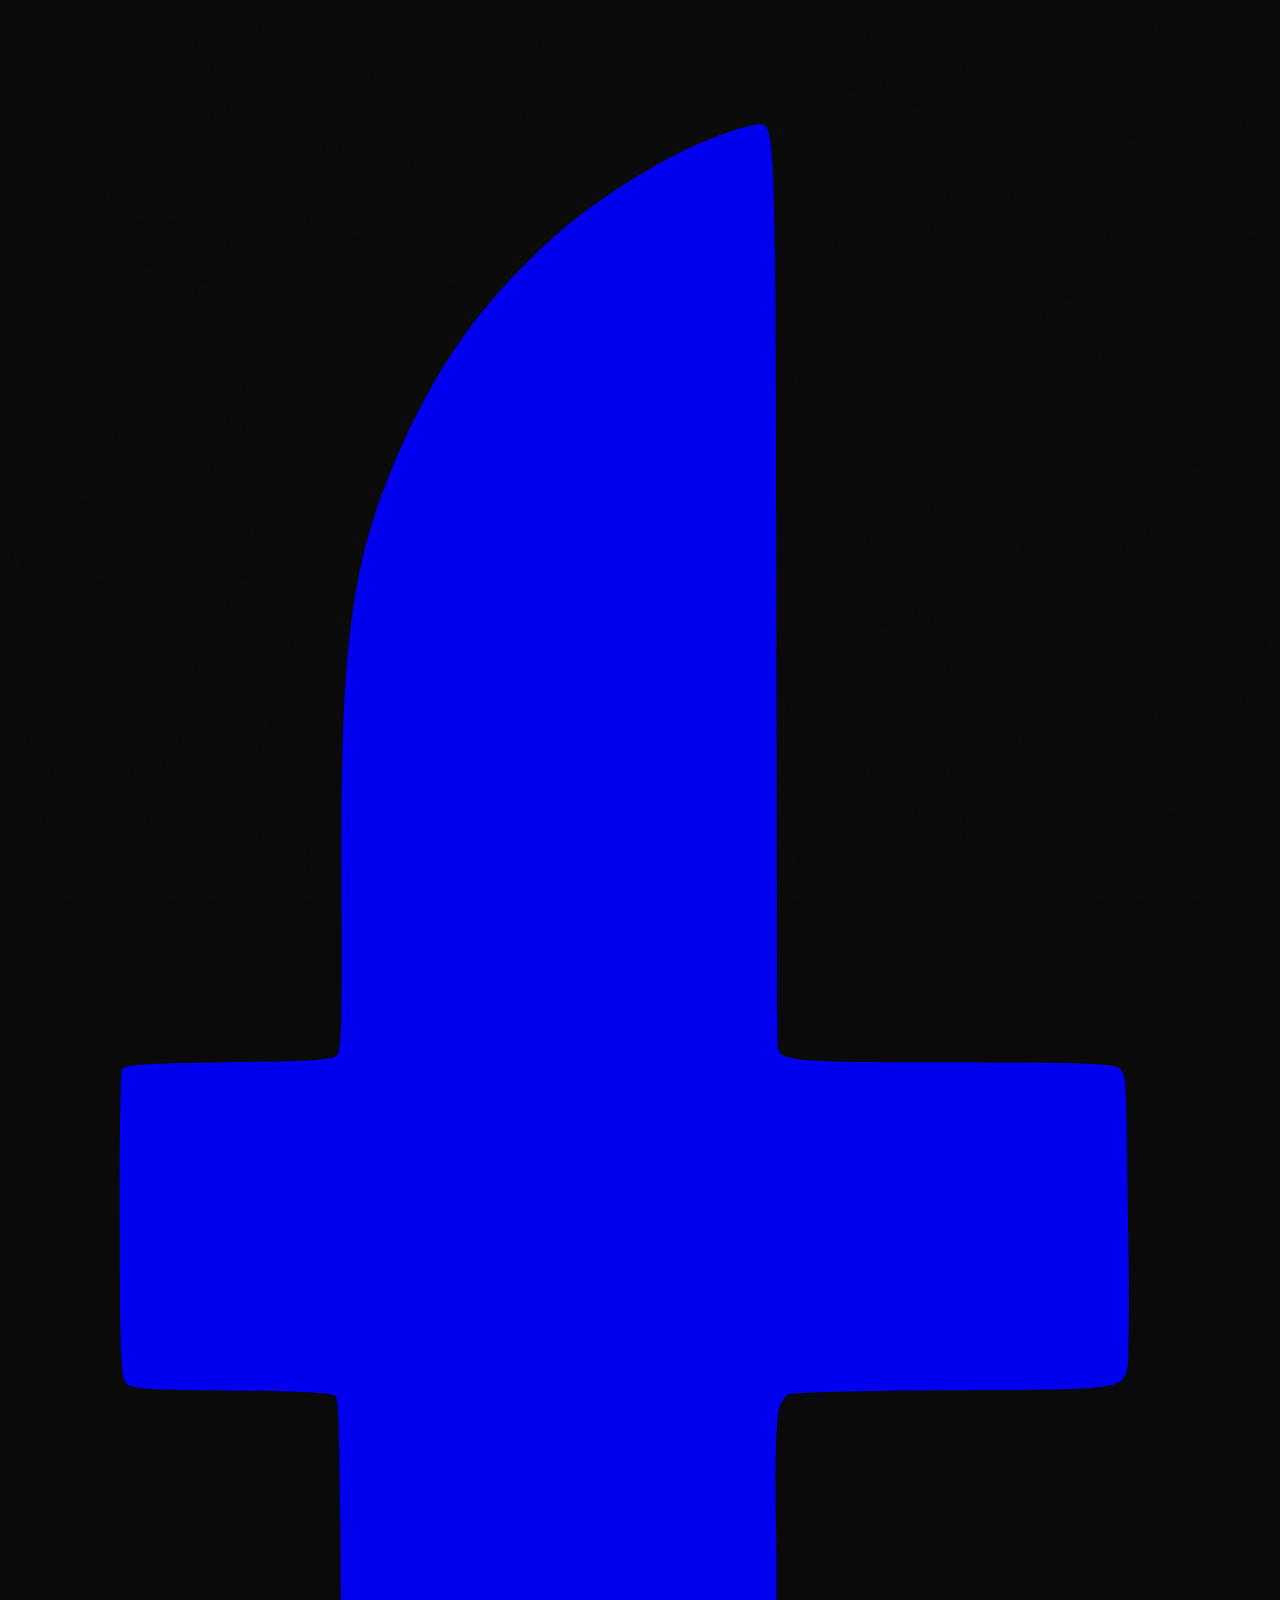
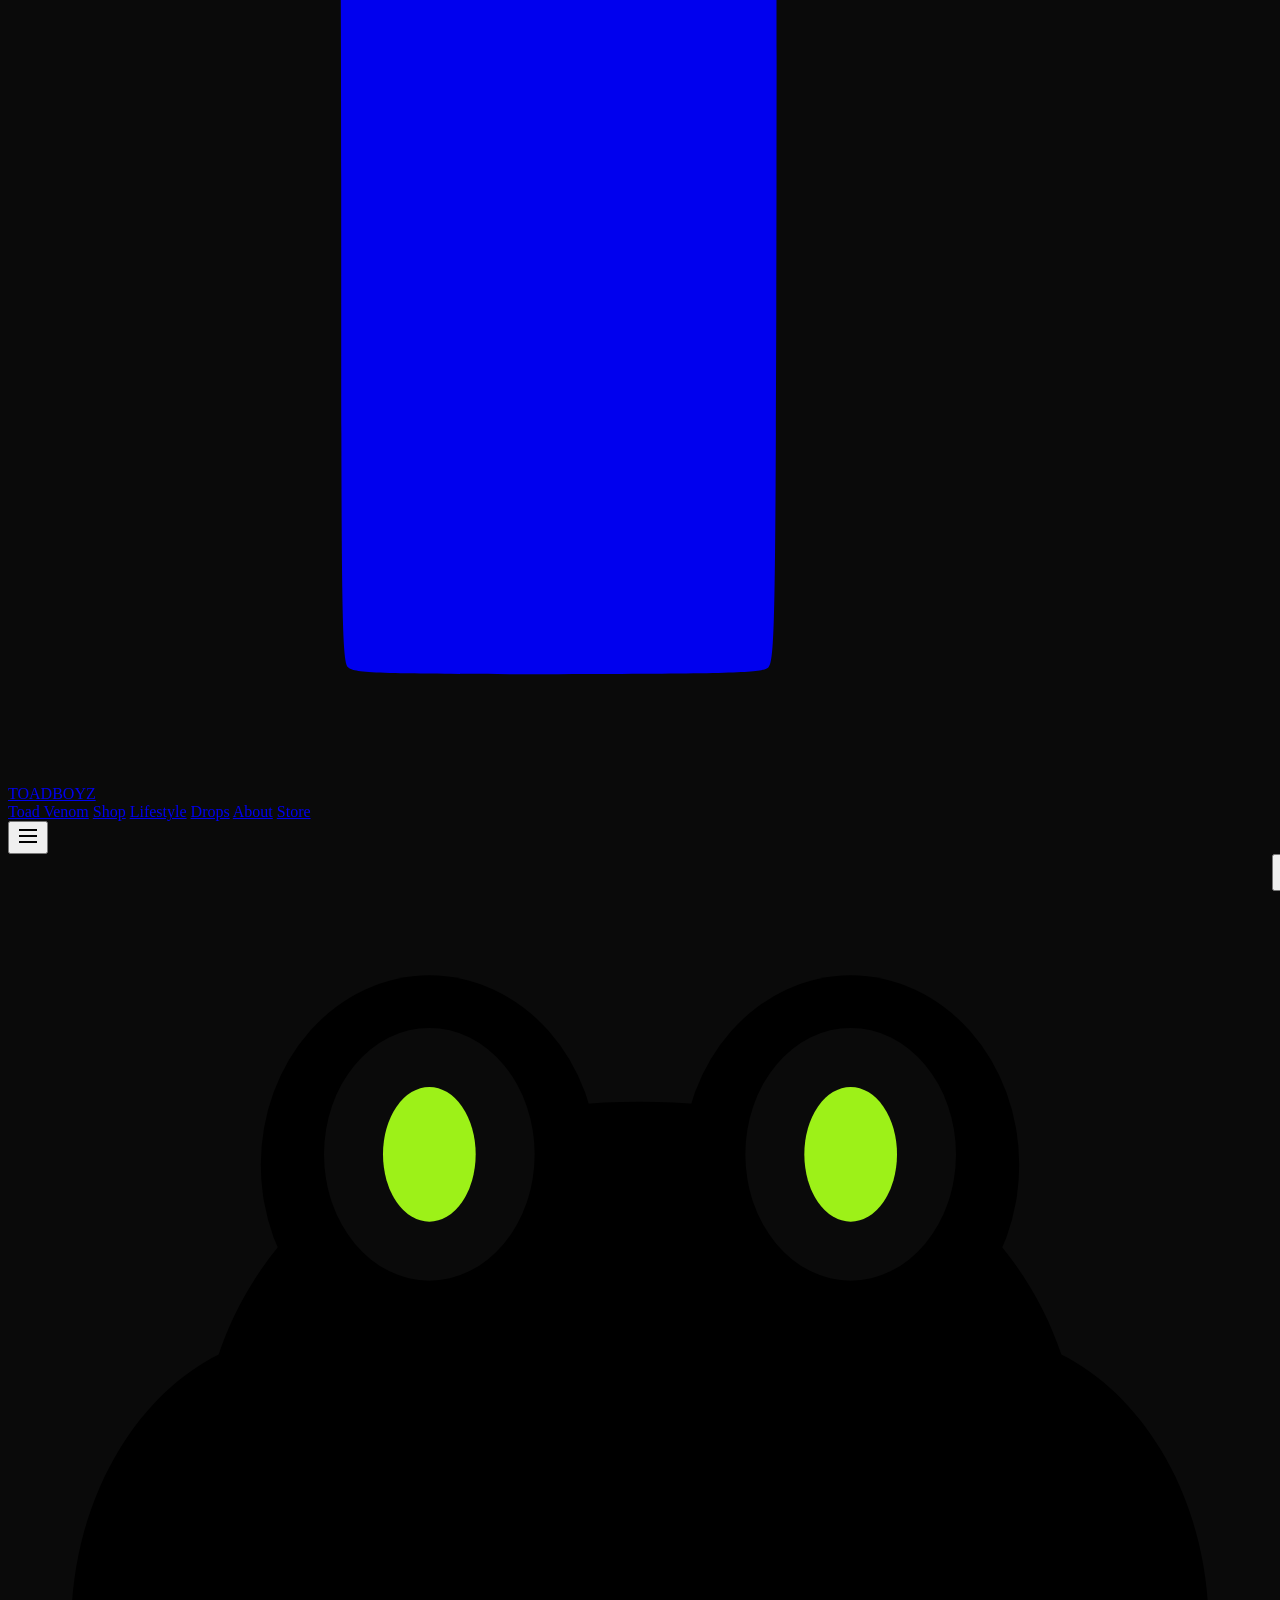
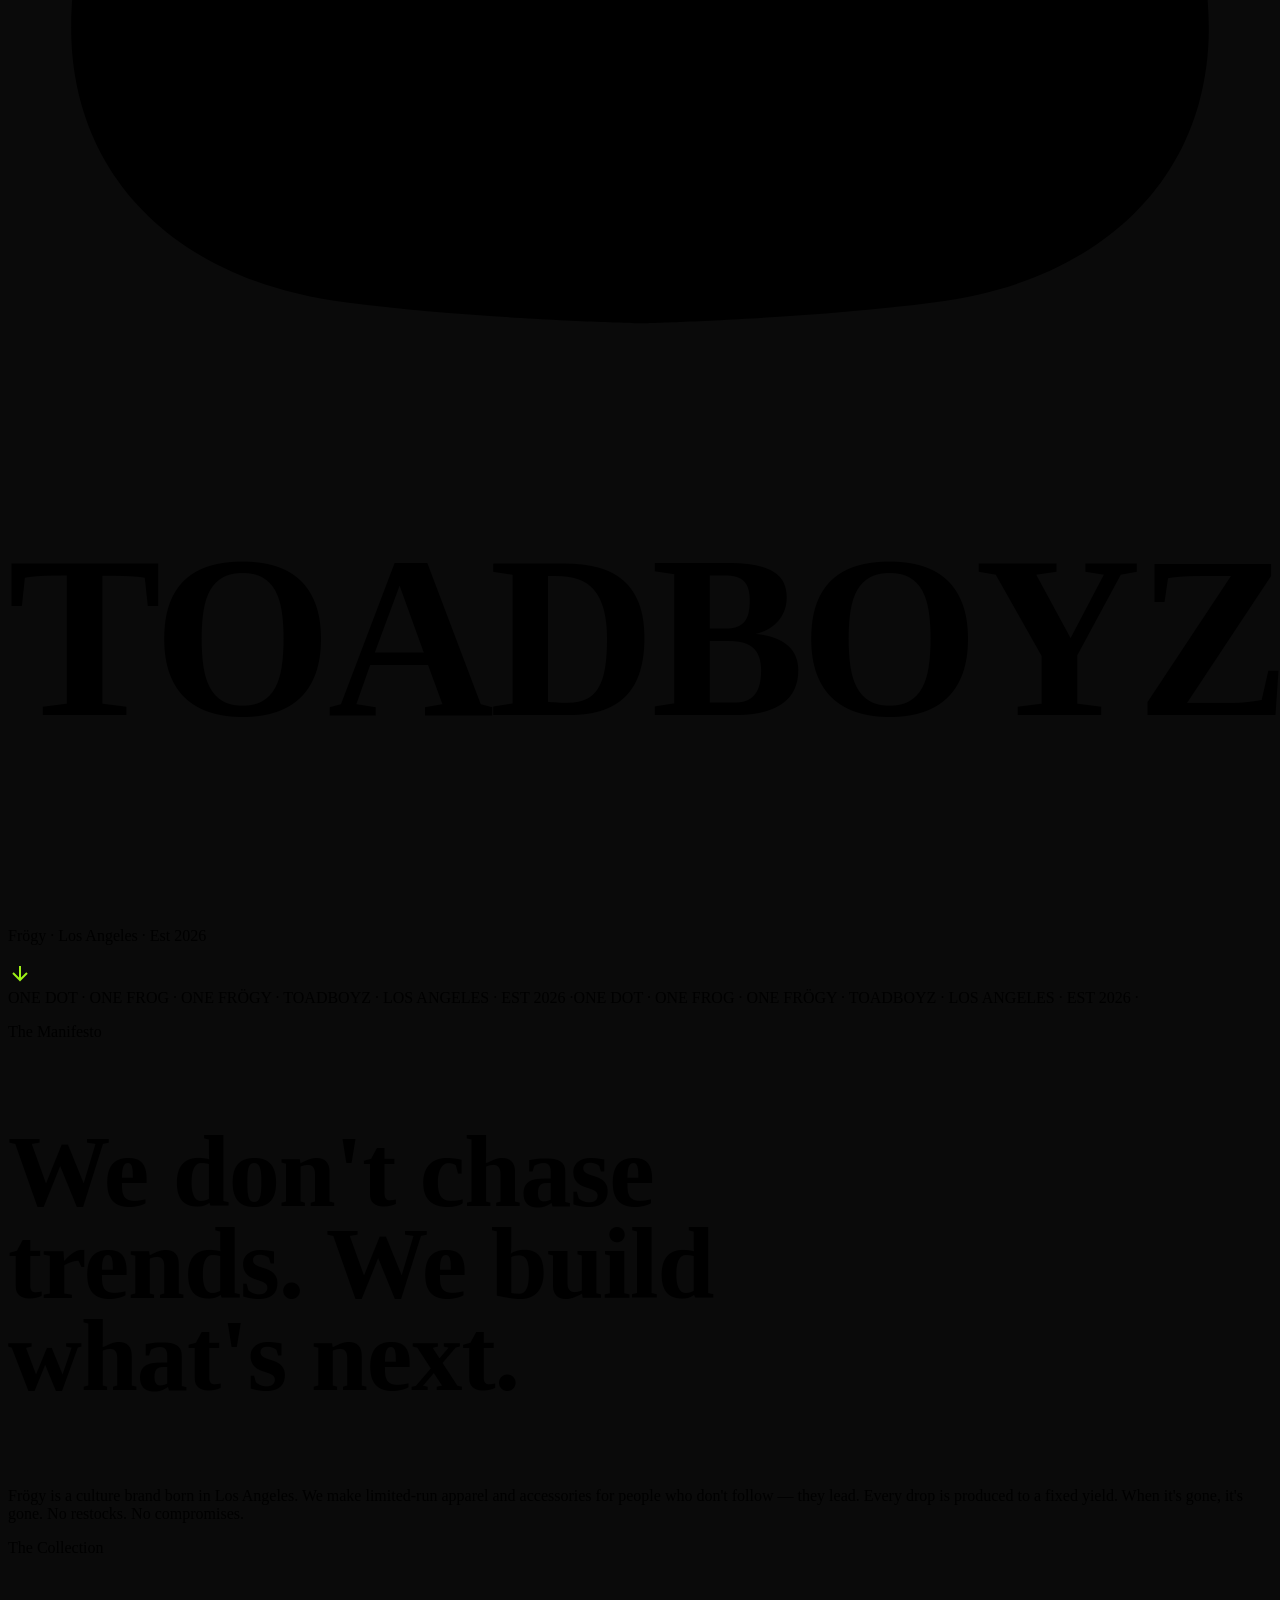
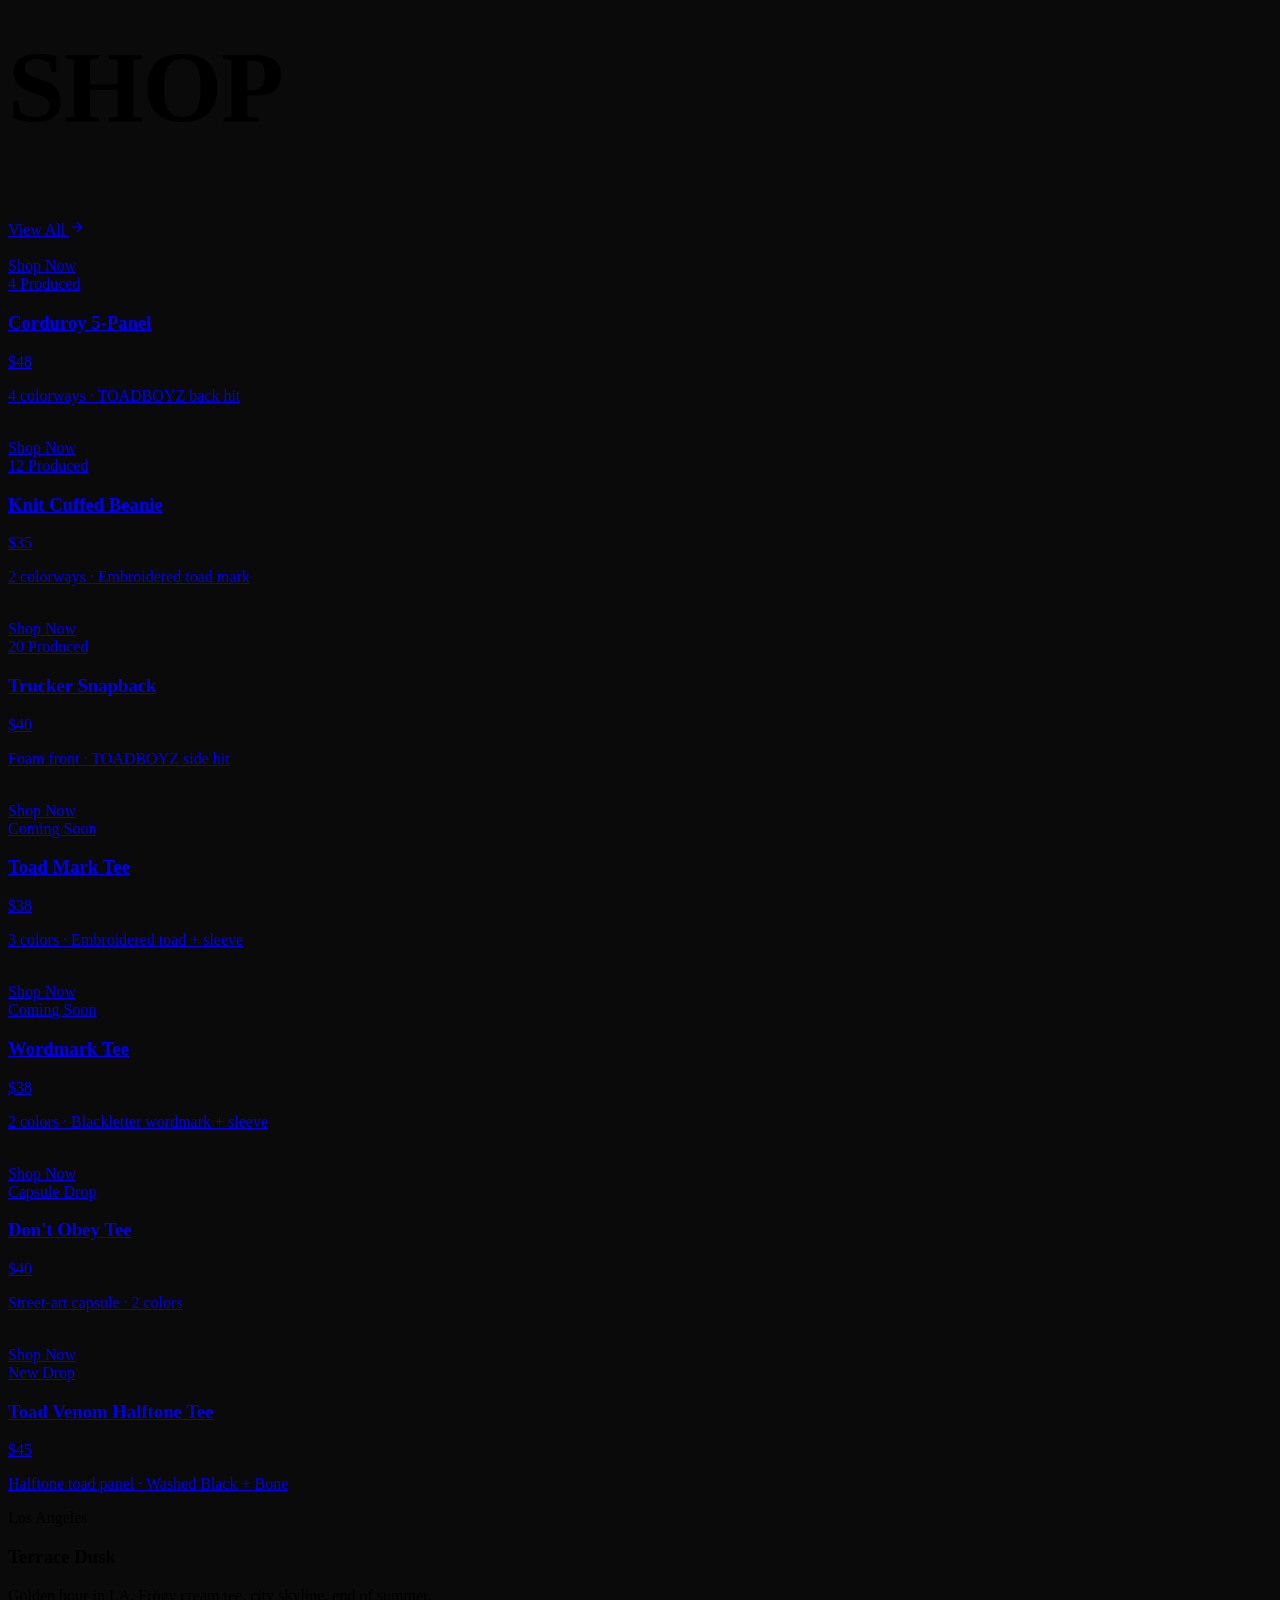
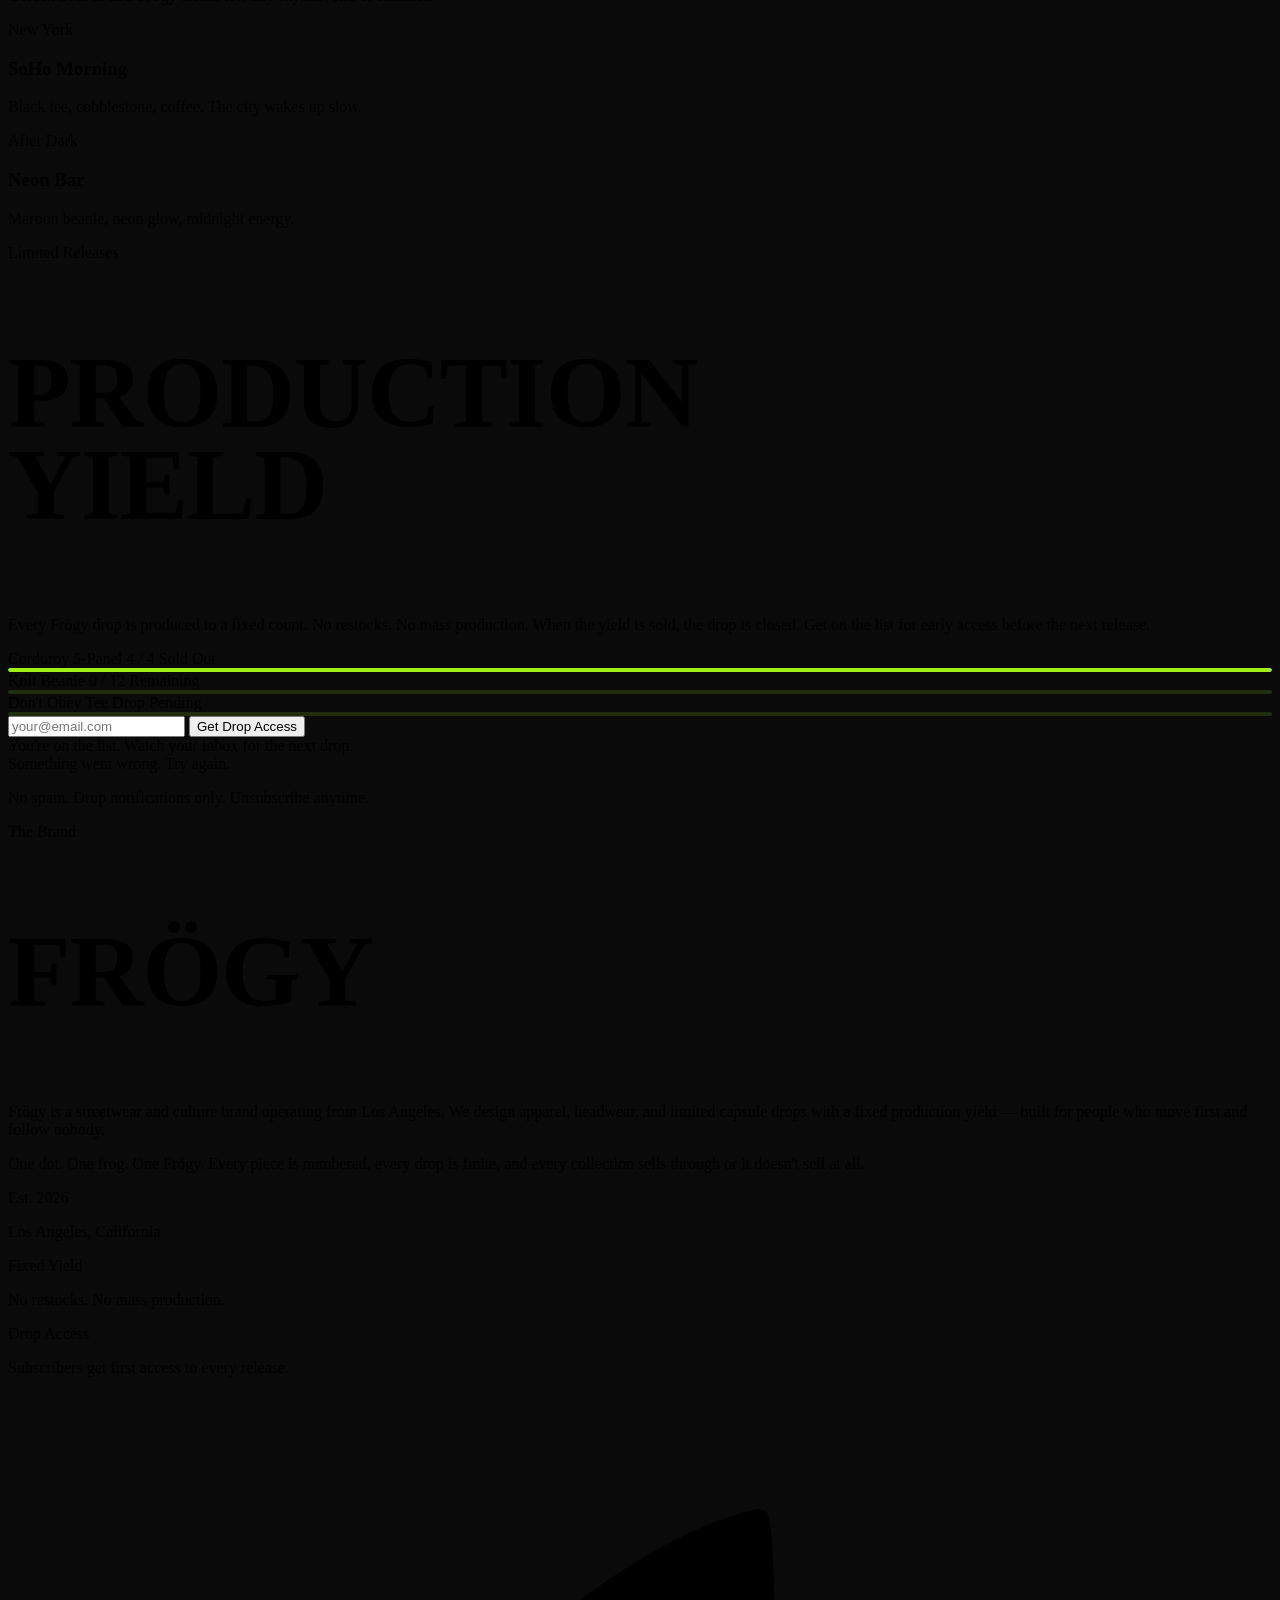
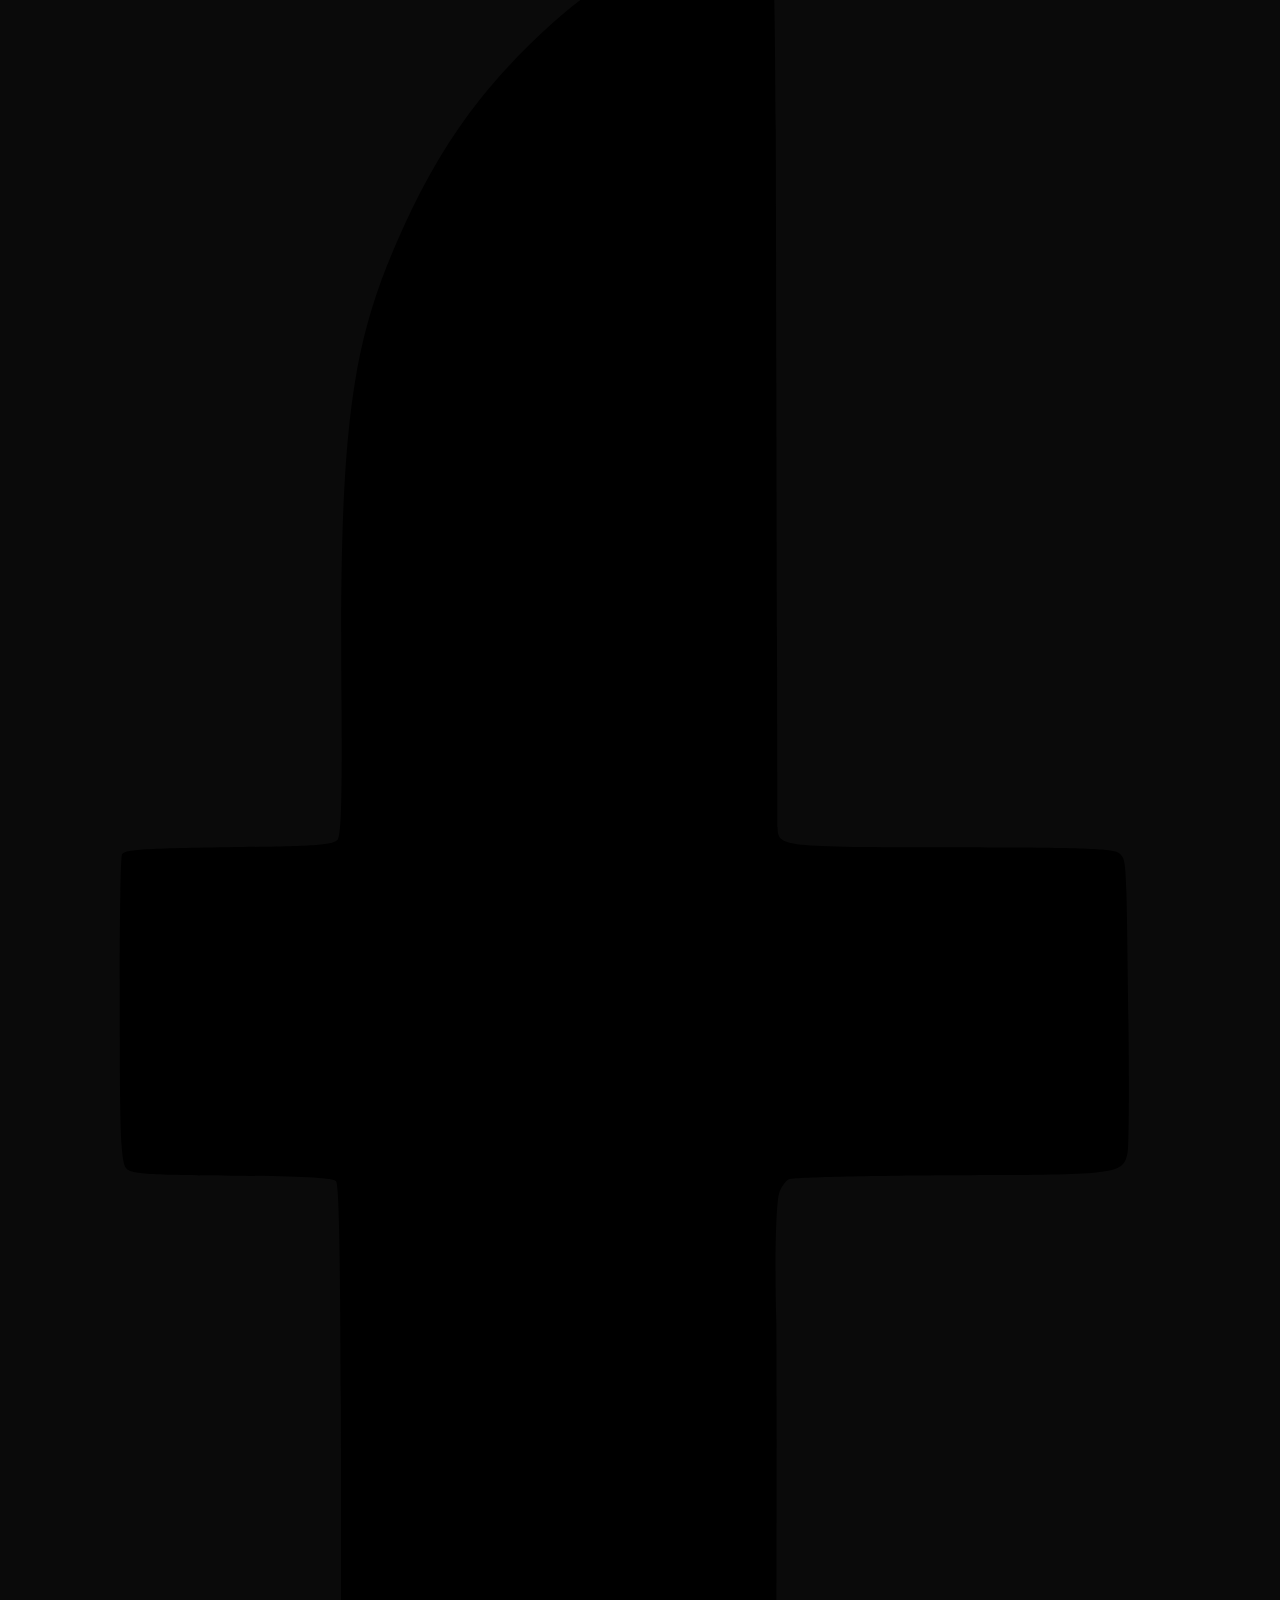
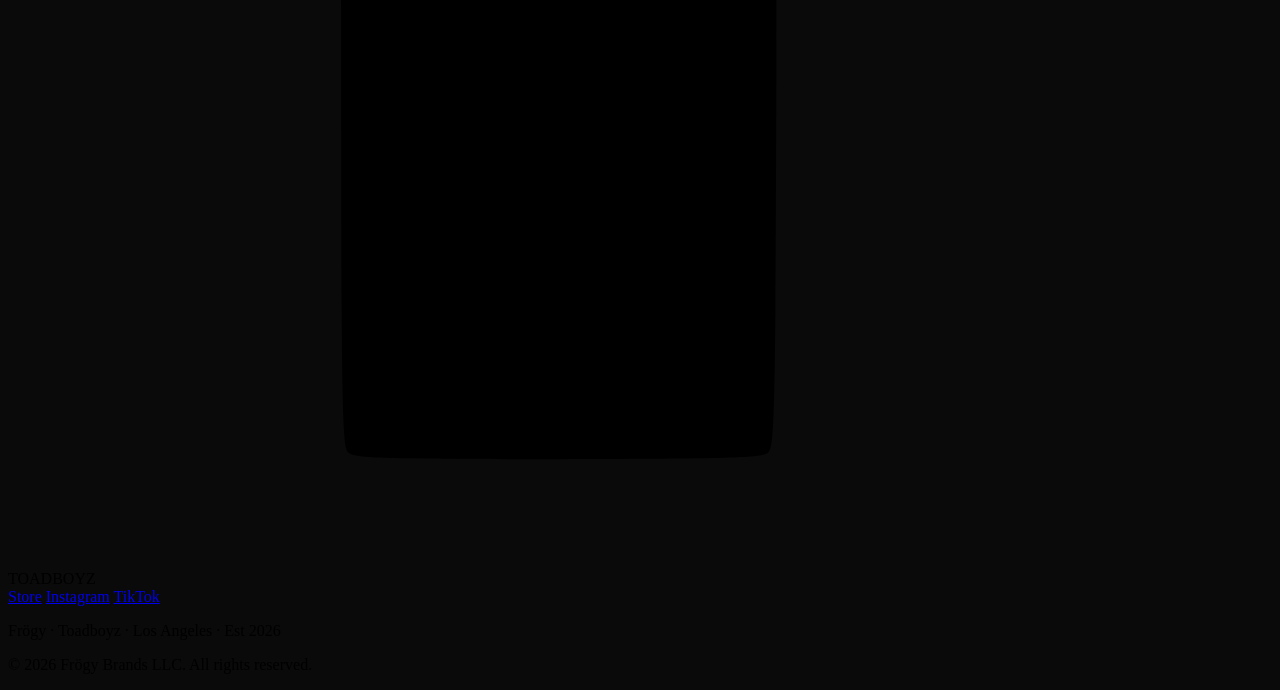
==== commit 47734166: "feat: SEO overhaul — Toad Venom landing page, keyword-optimized meta tags, JSON-LD structured data, " ====
--- a/index.html
+++ b/index.html
@@ -3,12 +3,22 @@
 <head>
   <meta charset="UTF-8">
   <meta name="viewport" content="width=device-width, initial-scale=1.0">
-  <title>TOADBOYZ — Frögy · Los Angeles · Est 2026</title>
-  <meta name="description" content="Frögy · Toadboyz · Los Angeles · Est 2026. Streetwear culture, limited drops, production-yield scarcity. One dot. One frog. One Frögy.">
-  <meta property="og:title" content="TOADBOYZ — Frögy">
-  <meta property="og:description" content="Streetwear culture, limited drops, production-yield scarcity. Los Angeles, Est 2026.">
+  <title>Frögy · Toadboyz — Toad Venom, Toad Dreams, Toad Up · Los Angeles · Est 2026</title>
+  <meta name="description" content="Frögy by Toadboyz — the cannabis brand behind Toad Venom, Toad Dreams, and Toad Up. Small-batch California flower, limited drops, collectible packaging. Los Angeles, Est 2026. One dot. One frog. One Frögy.">
+  <meta name="keywords" content="toad venom, toad venom strain, toad dreams, toad up, frog poison, frogy, toadboyz, toad boyz, toad cannabis, toad weed, cannabis strains los angeles, california cannabis drops, toad venom where to buy, toad venom effects, toad venom thc">
+  <meta name="robots" content="index, follow, max-image-preview:large, max-snippet:-1">
+  <link rel="canonical" href="https://toadboyz.com/">
+  <meta property="og:title" content="Frögy · Toadboyz — Toad Venom, Toad Dreams, Toad Up">
+  <meta property="og:description" content="The cannabis brand behind Toad Venom. Small-batch California flower, limited drops, collectible packaging. Los Angeles, Est 2026.">
   <meta property="og:type" content="website">
   <meta property="og:url" content="https://toadboyz.com">
+  <meta property="og:site_name" content="Frögy · Toadboyz">
+  <meta name="twitter:card" content="summary_large_image">
+  <meta name="twitter:title" content="Frögy · Toadboyz — Toad Venom, Toad Dreams, Toad Up">
+  <meta name="twitter:description" content="The cannabis brand behind Toad Venom. Small-batch California flower, limited drops. Los Angeles, Est 2026.">
+  <script type="application/ld+json">
+  {"@context":"https://schema.org","@type":"Organization","name":"Frögy","alternateName":"Toadboyz","url":"https://toadboyz.com","description":"Frögy is a Los Angeles cannabis lifestyle brand built around the Toad Venom, Toad Dreams, and Toad Up strain lineup. Small-batch flower, limited drops, collectible packaging.","foundingDate":"2026","foundingLocation":{"@type":"Place","name":"Los Angeles, California"}}
+  </script>
   <link rel="icon" href="data:image/svg+xml,%3Csvg xmlns='http://www.w3.org/2000/svg' viewBox='0 0 294 552'%3E%3Cg fill='%239DF118' transform='translate(0 552) scale(0.1 -0.1)'%3E%3Cpath d='M1659 5225c-116-40-282-142-391-239-179-161-288-320-387-567-89-226-111-437-105-1036 1-202-1-286-9-297-10-13-51-16-254-18-202-3-244-5-248-18-3-8-6-172-5-364 0-299 3-353 16-366 12-12 54-15 245-16 161-1 234-5 242-13 9-9 12-261 12-1011 0-894 2-1001 16-1015 14-14 73-16 489-16 415 1 476 3 489 16 14 14 16 109 18 828 1 447 1 839 0 872-4 128-1 271 6 296 4 15 15 30 24 35 10 4 180 8 378 9 388 0 399 2 409 52 3 16 4 152 2 303-5 385-4 377-20 393-12 12-77 14-391 15-396 0-404 1-405 46 0 11-2 489-3 1062-2 1100-1 1075-46 1073-9 0-46-11-82-24z'/%3E%3C/g%3E%3C/svg%3E">
   
   <!-- Tailwind -->
@@ -192,6 +202,7 @@
       
       <!-- Desktop links -->
       <div class="hidden md:flex items-center gap-8">
+        <a href="toad-venom.html" class="text-sm font-medium text-bone-dim hover:text-venom transition-colors uppercase tracking-wider">Toad Venom</a>
         <a href="#shop" class="text-sm font-medium text-bone-dim hover:text-venom transition-colors uppercase tracking-wider">Shop</a>
         <a href="#lifestyle" class="text-sm font-medium text-bone-dim hover:text-venom transition-colors uppercase tracking-wider">Lifestyle</a>
         <a href="#drops" class="text-sm font-medium text-bone-dim hover:text-venom transition-colors uppercase tracking-wider">Drops</a>
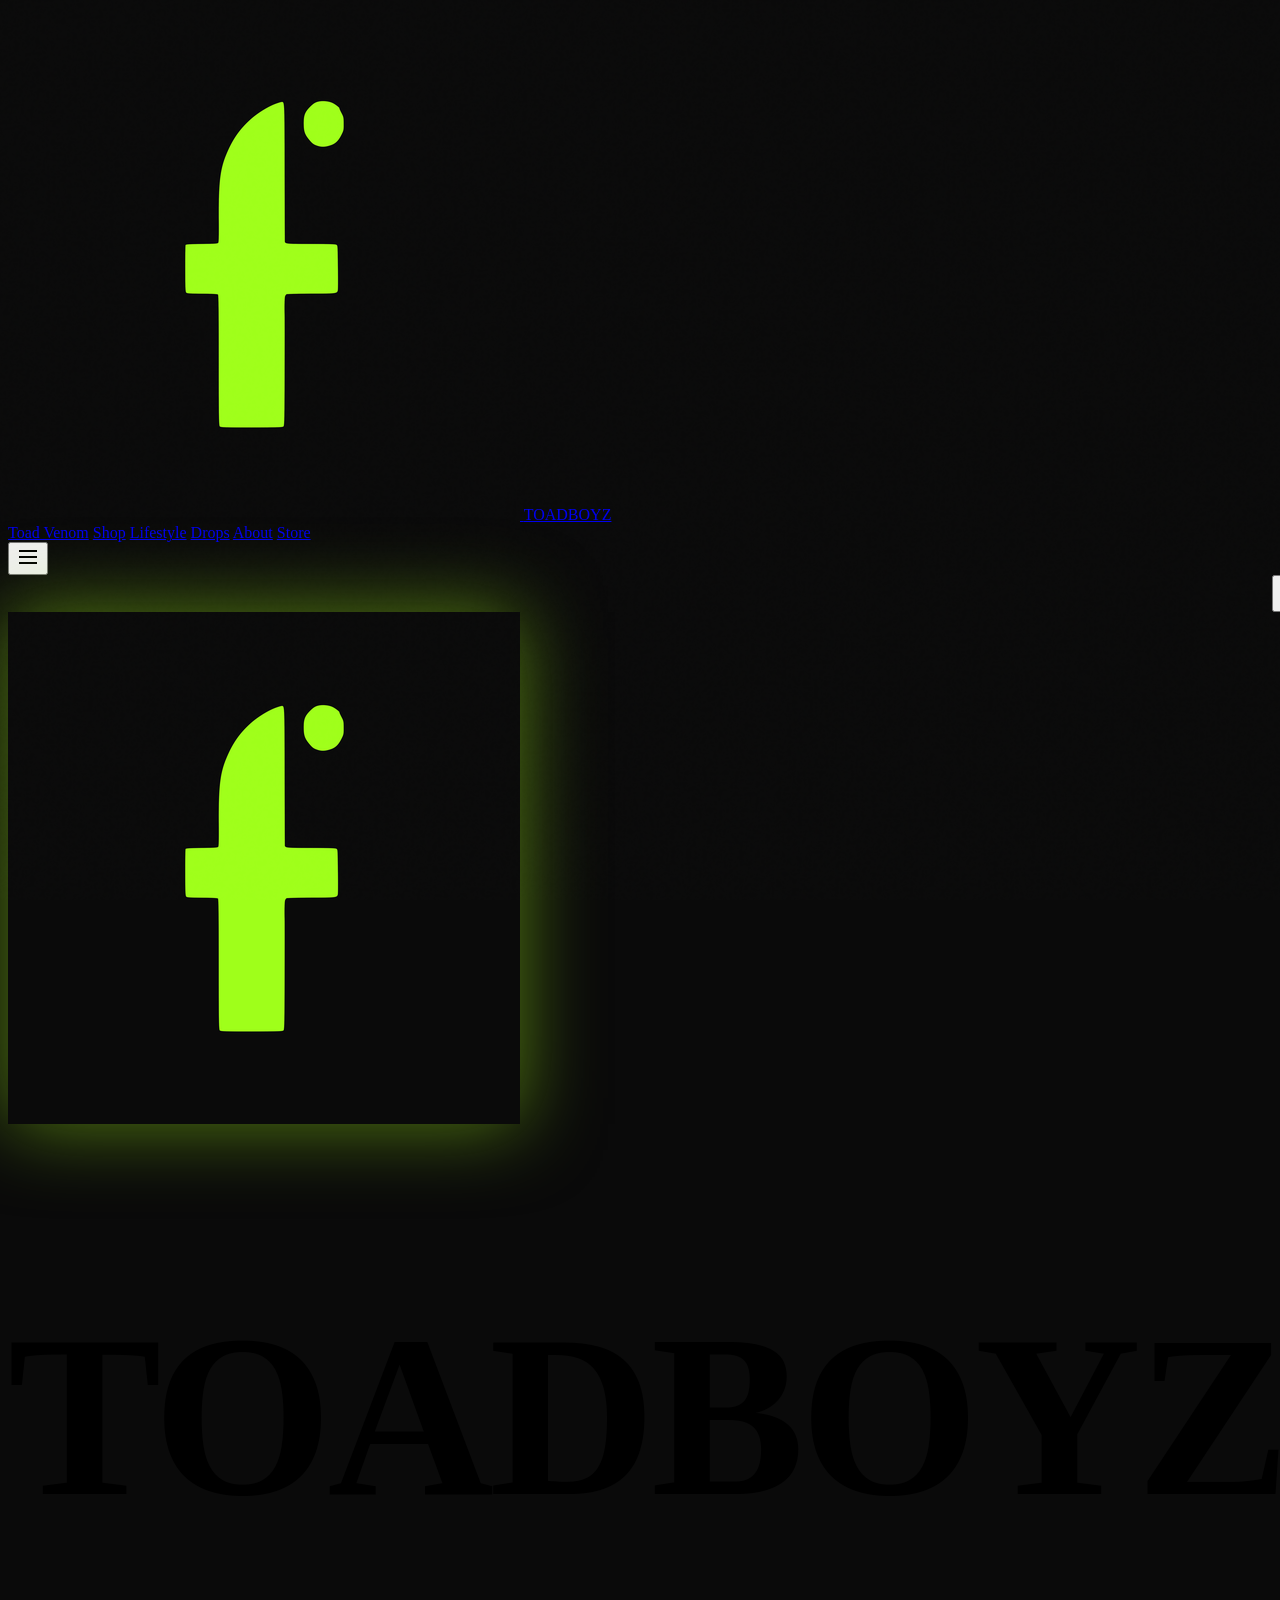
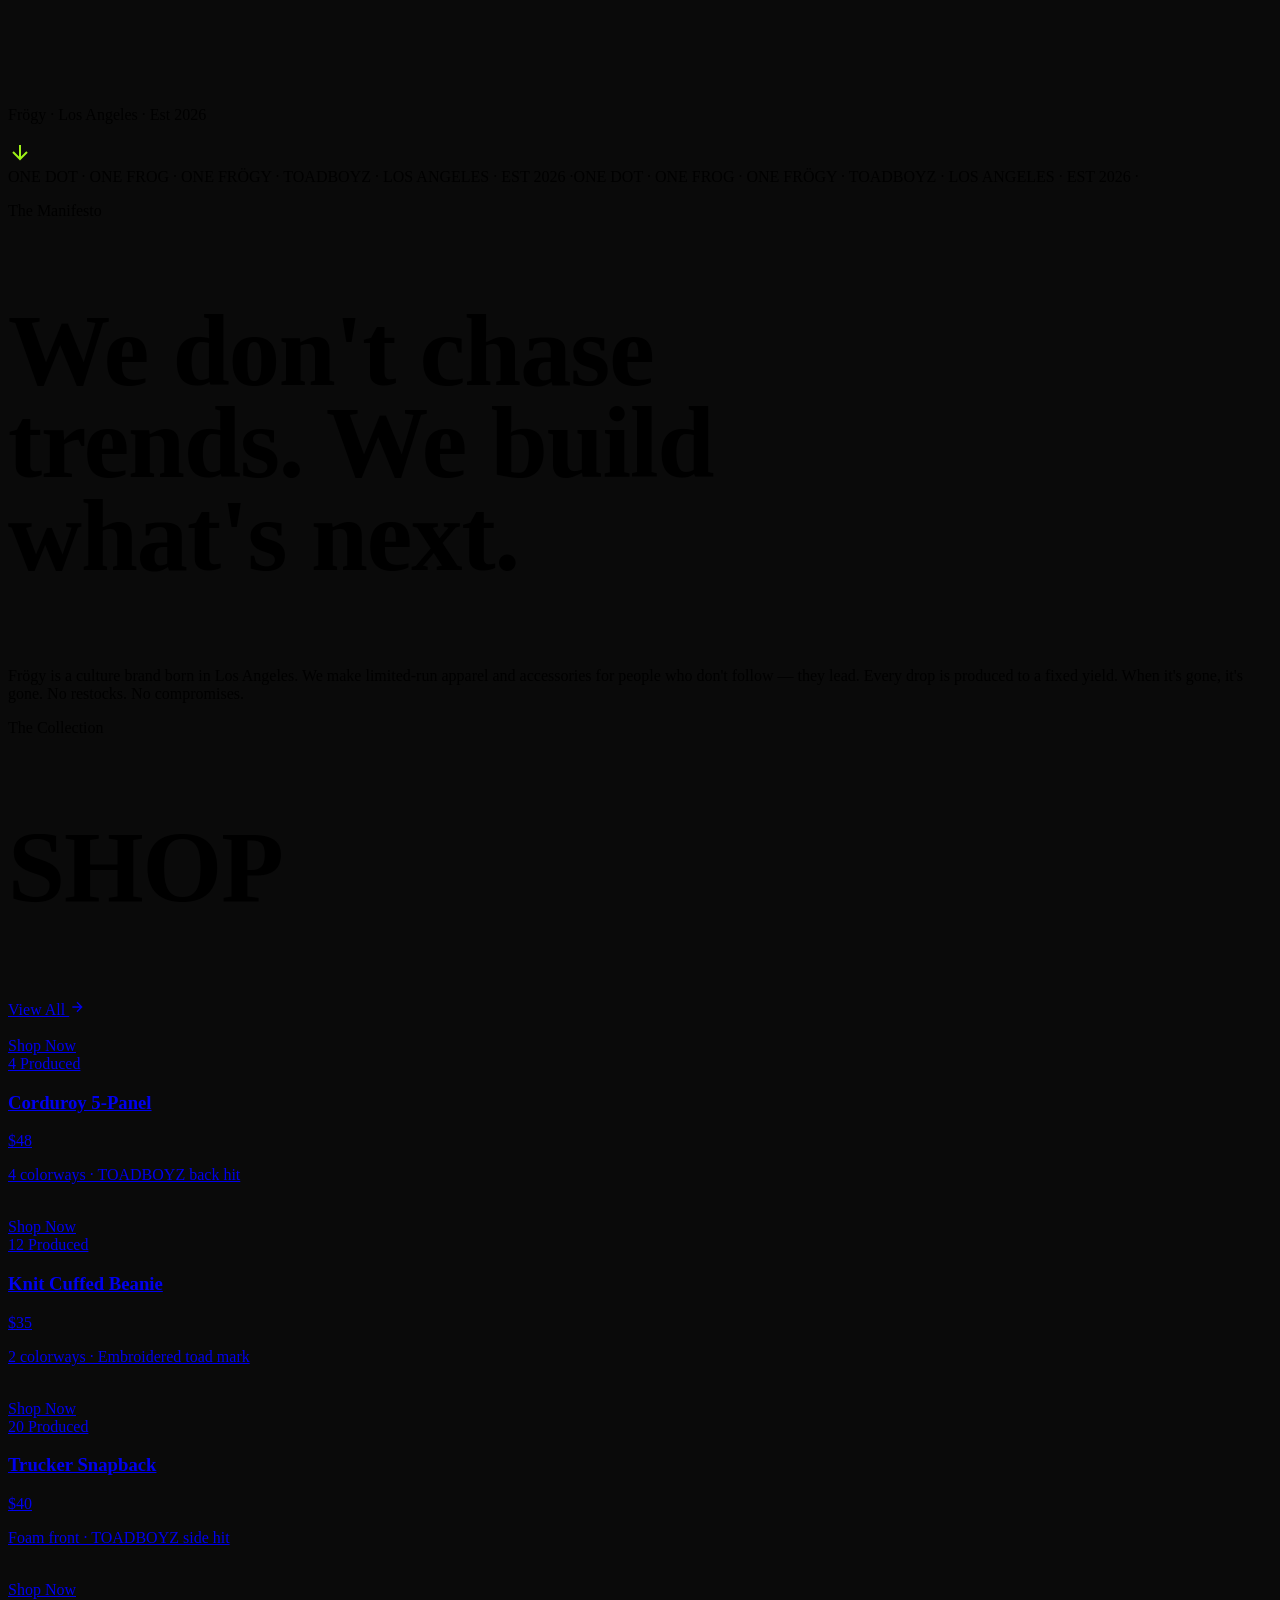
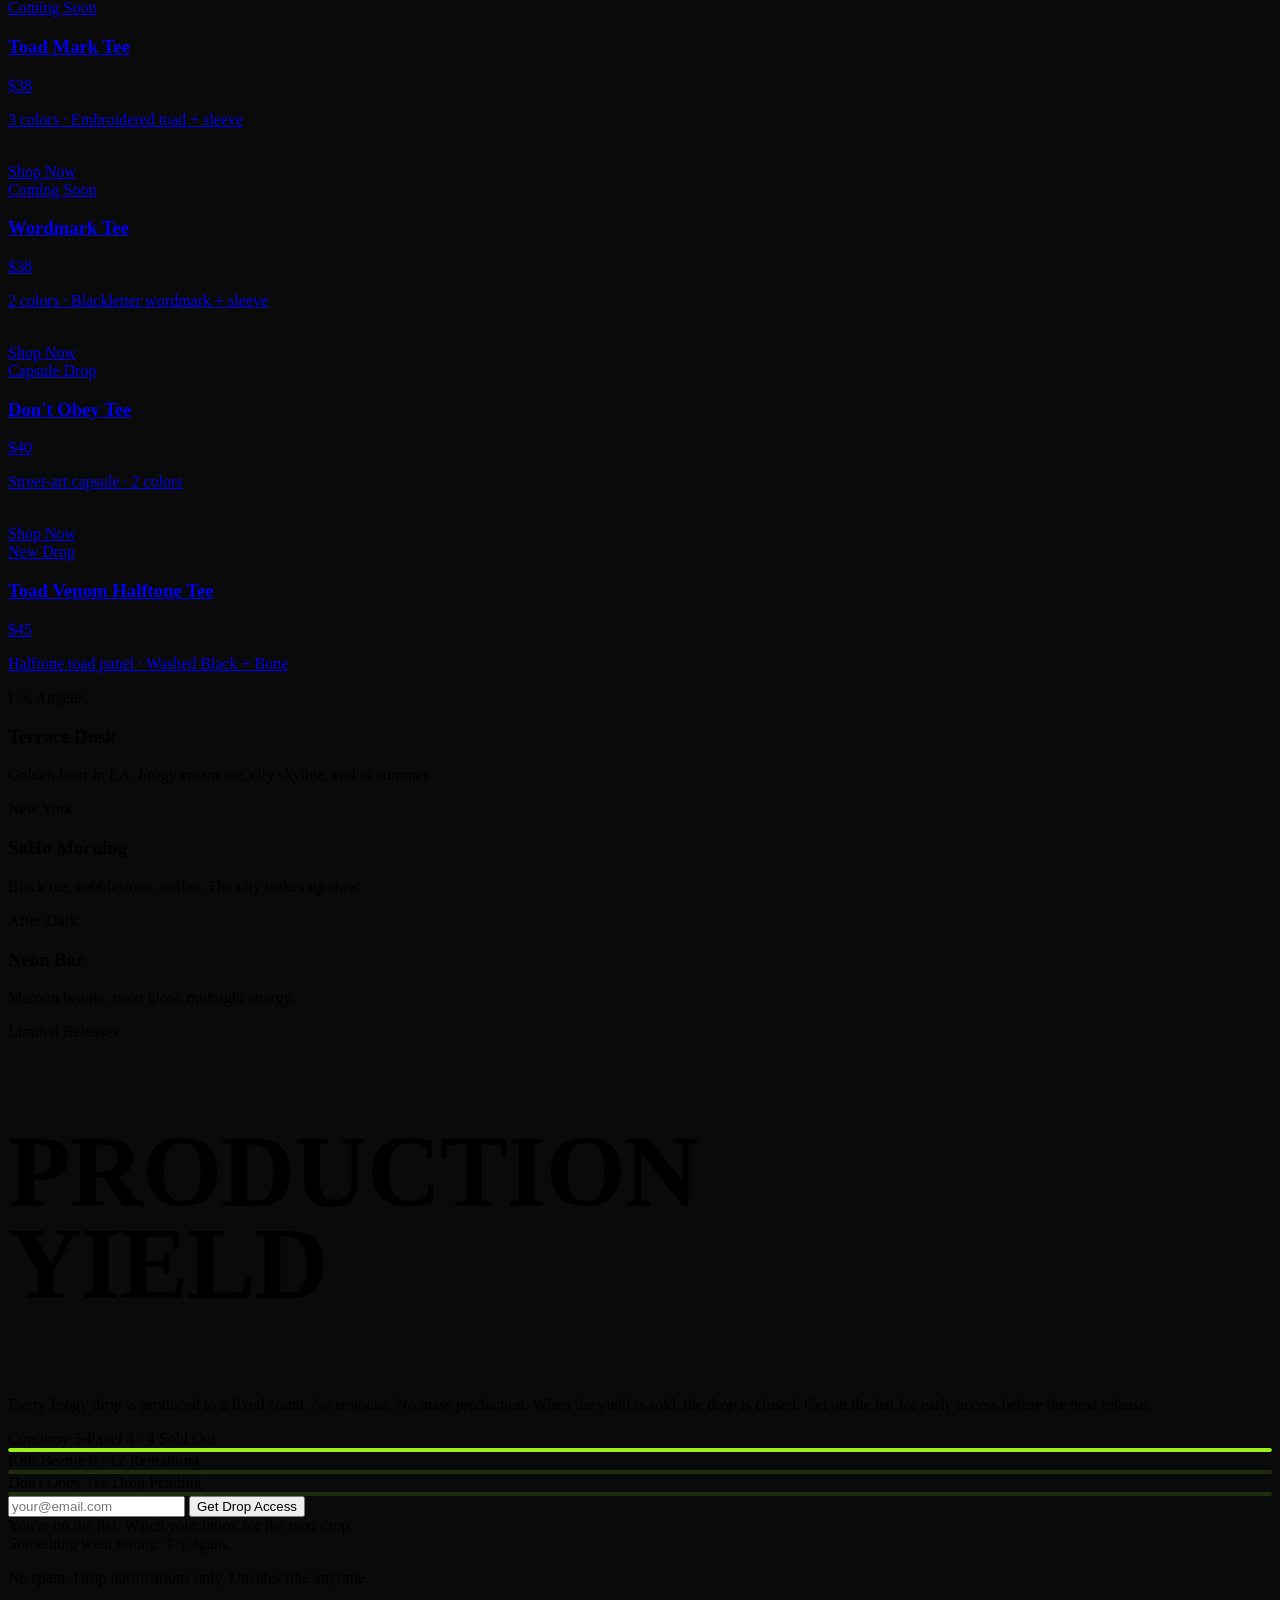
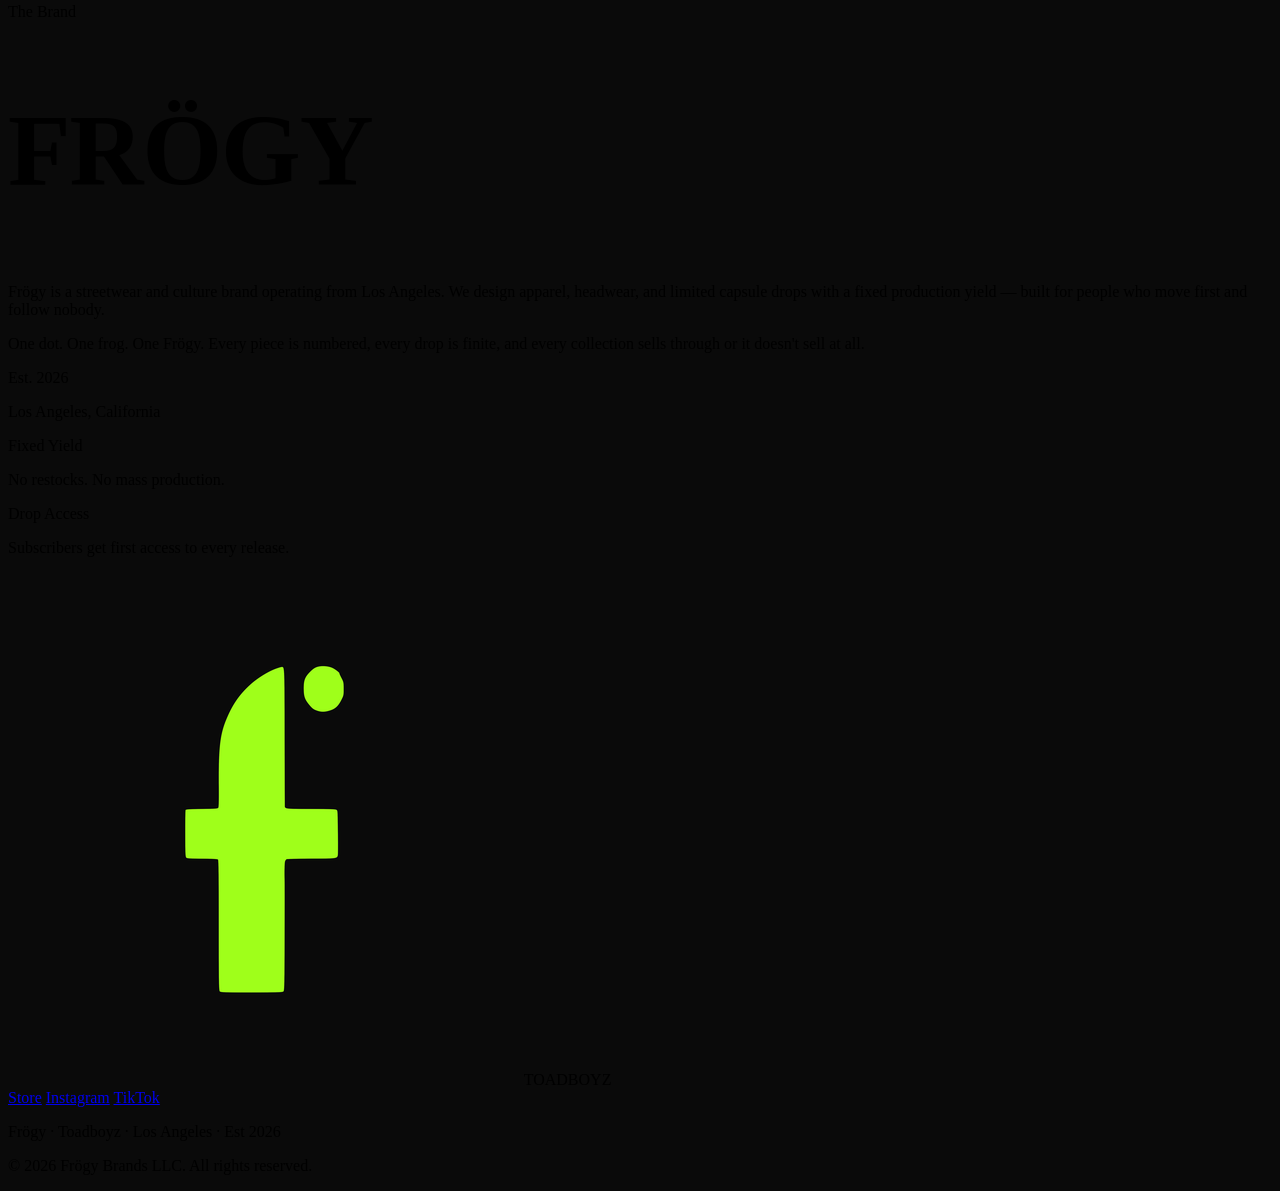
==== commit 88f9b57f: "fix: dump all 2D vector frogs — replace with real v9.14 f-mark + jar mockup renders KILLED: - index." ====
--- a/index.html
+++ b/index.html
@@ -19,7 +19,7 @@
   <script type="application/ld+json">
   {"@context":"https://schema.org","@type":"Organization","name":"Frögy","alternateName":"Toadboyz","url":"https://toadboyz.com","description":"Frögy is a Los Angeles cannabis lifestyle brand built around the Toad Venom, Toad Dreams, and Toad Up strain lineup. Small-batch flower, limited drops, collectible packaging.","foundingDate":"2026","foundingLocation":{"@type":"Place","name":"Los Angeles, California"}}
   </script>
-  <link rel="icon" href="data:image/svg+xml,%3Csvg xmlns='http://www.w3.org/2000/svg' viewBox='0 0 294 552'%3E%3Cg fill='%239DF118' transform='translate(0 552) scale(0.1 -0.1)'%3E%3Cpath d='M1659 5225c-116-40-282-142-391-239-179-161-288-320-387-567-89-226-111-437-105-1036 1-202-1-286-9-297-10-13-51-16-254-18-202-3-244-5-248-18-3-8-6-172-5-364 0-299 3-353 16-366 12-12 54-15 245-16 161-1 234-5 242-13 9-9 12-261 12-1011 0-894 2-1001 16-1015 14-14 73-16 489-16 415 1 476 3 489 16 14 14 16 109 18 828 1 447 1 839 0 872-4 128-1 271 6 296 4 15 15 30 24 35 10 4 180 8 378 9 388 0 399 2 409 52 3 16 4 152 2 303-5 385-4 377-20 393-12 12-77 14-391 15-396 0-404 1-405 46 0 11-2 489-3 1062-2 1100-1 1075-46 1073-9 0-46-11-82-24z'/%3E%3C/g%3E%3C/svg%3E">
+  <link rel="icon" href="assets/img/f_mark_neon.png">
   
   <!-- Tailwind -->
   <script src="https://cdn.tailwindcss.com"></script>
@@ -192,11 +192,7 @@
     <div class="max-w-7xl mx-auto px-6 lg:px-10 flex items-center justify-between h-16 md:h-20">
       <!-- Logo -->
       <a href="#hero" class="flex items-center gap-3 group">
-        <svg viewBox="0 0 294 552" class="w-5 h-8 md:w-6 md:h-10 text-venom transition-transform group-hover:scale-110" fill="currentColor">
-          <g transform="translate(0 552) scale(0.1 -0.1)">
-            <path d="M1659 5225c-116-40-282-142-391-239-179-161-288-320-387-567-89-226-111-437-105-1036 1-202-1-286-9-297-10-13-51-16-254-18-202-3-244-5-248-18-3-8-6-172-5-364 0-299 3-353 16-366 12-12 54-15 245-16 161-1 234-5 242-13 9-9 12-261 12-1011 0-894 2-1001 16-1015 14-14 73-16 489-16 415 1 476 3 489 16 14 14 16 109 18 828 1 447 1 839 0 872-4 128-1 271 6 296 4 15 15 30 24 35 10 4 180 8 378 9 388 0 399 2 409 52 3 16 4 152 2 303-5 385-4 377-20 393-12 12-77 14-391 15-396 0-404 1-405 46 0 11-2 489-3 1062-2 1100-1 1075-46 1073-9 0-46-11-82-24z"/>
-          </g>
-        </svg>
+        <img src="assets/img/f_mark_neon.png" alt="Frögy" class="w-5 h-8 md:w-6 md:h-10 object-contain transition-transform group-hover:scale-110">
         <span class="font-display text-lg md:text-xl tracking-wider text-bone">TOADBOYZ</span>
       </a>
       
@@ -240,22 +236,7 @@
   <section id="hero" class="relative h-screen flex flex-col items-center justify-center px-6 overflow-hidden">
     <!-- Toad icon -->
     <div class="toad-glow mb-6 md:mb-8">
-      <svg viewBox="0 0 600 500" class="w-48 h-40 md:w-72 md:h-60 text-venom" fill="currentColor">
-        <!-- Body -->
-        <path d="M300 100 C 180 100, 120 160, 100 220 C 60 240, 30 290, 30 350 C 30 420, 80 470, 160 480 C 220 488, 300 490, 300 490 C 300 490, 380 488, 440 480 C 520 470, 570 420, 570 350 C 570 290, 540 240, 500 220 C 480 160, 420 100, 300 100 Z"/>
-        <!-- Left eye bump -->
-        <ellipse cx="200" cy="130" rx="80" ry="90"/>
-        <!-- Right eye bump -->
-        <ellipse cx="400" cy="130" rx="80" ry="90"/>
-        <!-- Left eye dark -->
-        <ellipse cx="200" cy="125" rx="50" ry="60" fill="#0A0A0A"/>
-        <!-- Right eye dark -->
-        <ellipse cx="400" cy="125" rx="50" ry="60" fill="#0A0A0A"/>
-        <!-- Left pupil -->
-        <ellipse cx="200" cy="125" rx="22" ry="32" fill="#9DF118"/>
-        <!-- Right pupil -->
-        <ellipse cx="400" cy="125" rx="22" ry="32" fill="#9DF118"/>
-      </svg>
+      <img src="assets/img/f_mark_neon.png" alt="Frögy f-mark" class="w-48 h-48 md:w-64 md:h-64 object-contain" style="filter: drop-shadow(0 0 40px rgba(159,241,24,.5));">
     </div>
     
     <h1 class="hero-title font-display text-bone text-center">TOADBOYZ</h1>
@@ -590,11 +571,7 @@
       <div class="flex flex-col md:flex-row items-center justify-between gap-8">
         <!-- Logo -->
         <div class="flex items-center gap-3">
-          <svg viewBox="0 0 294 552" class="w-5 h-8 text-venom" fill="currentColor">
-            <g transform="translate(0 552) scale(0.1 -0.1)">
-              <path d="M1659 5225c-116-40-282-142-391-239-179-161-288-320-387-567-89-226-111-437-105-1036 1-202-1-286-9-297-10-13-51-16-254-18-202-3-244-5-248-18-3-8-6-172-5-364 0-299 3-353 16-366 12-12 54-15 245-16 161-1 234-5 242-13 9-9 12-261 12-1011 0-894 2-1001 16-1015 14-14 73-16 489-16 415 1 476 3 489 16 14 14 16 109 18 828 1 447 1 839 0 872-4 128-1 271 6 296 4 15 15 30 24 35 10 4 180 8 378 9 388 0 399 2 409 52 3 16 4 152 2 303-5 385-4 377-20 393-12 12-77 14-391 15-396 0-404 1-405 46 0 11-2 489-3 1062-2 1100-1 1075-46 1073-9 0-46-11-82-24z"/>
-            </g>
-          </svg>
+          <img src="assets/img/f_mark_neon.png" alt="Frögy" class="w-5 h-8 object-contain">
           <span class="font-display text-lg tracking-wider text-bone">TOADBOYZ</span>
         </div>
         
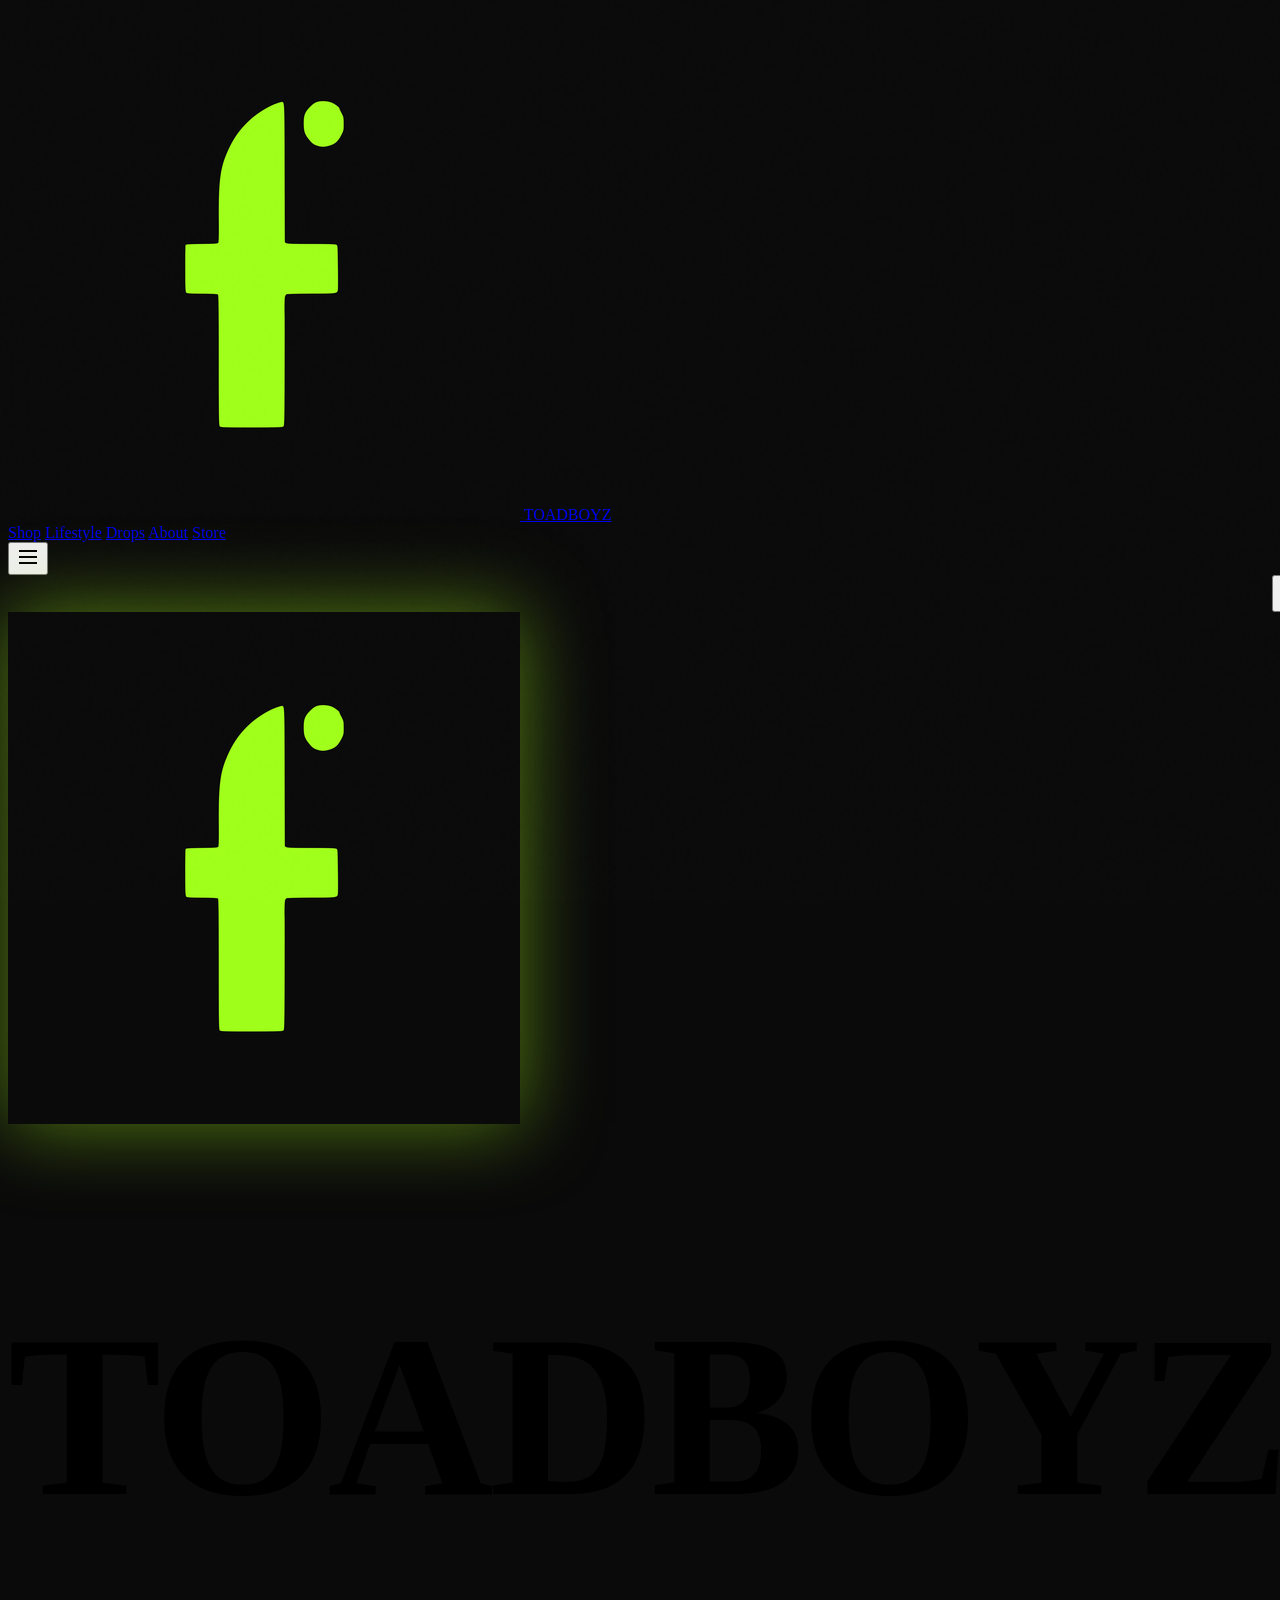
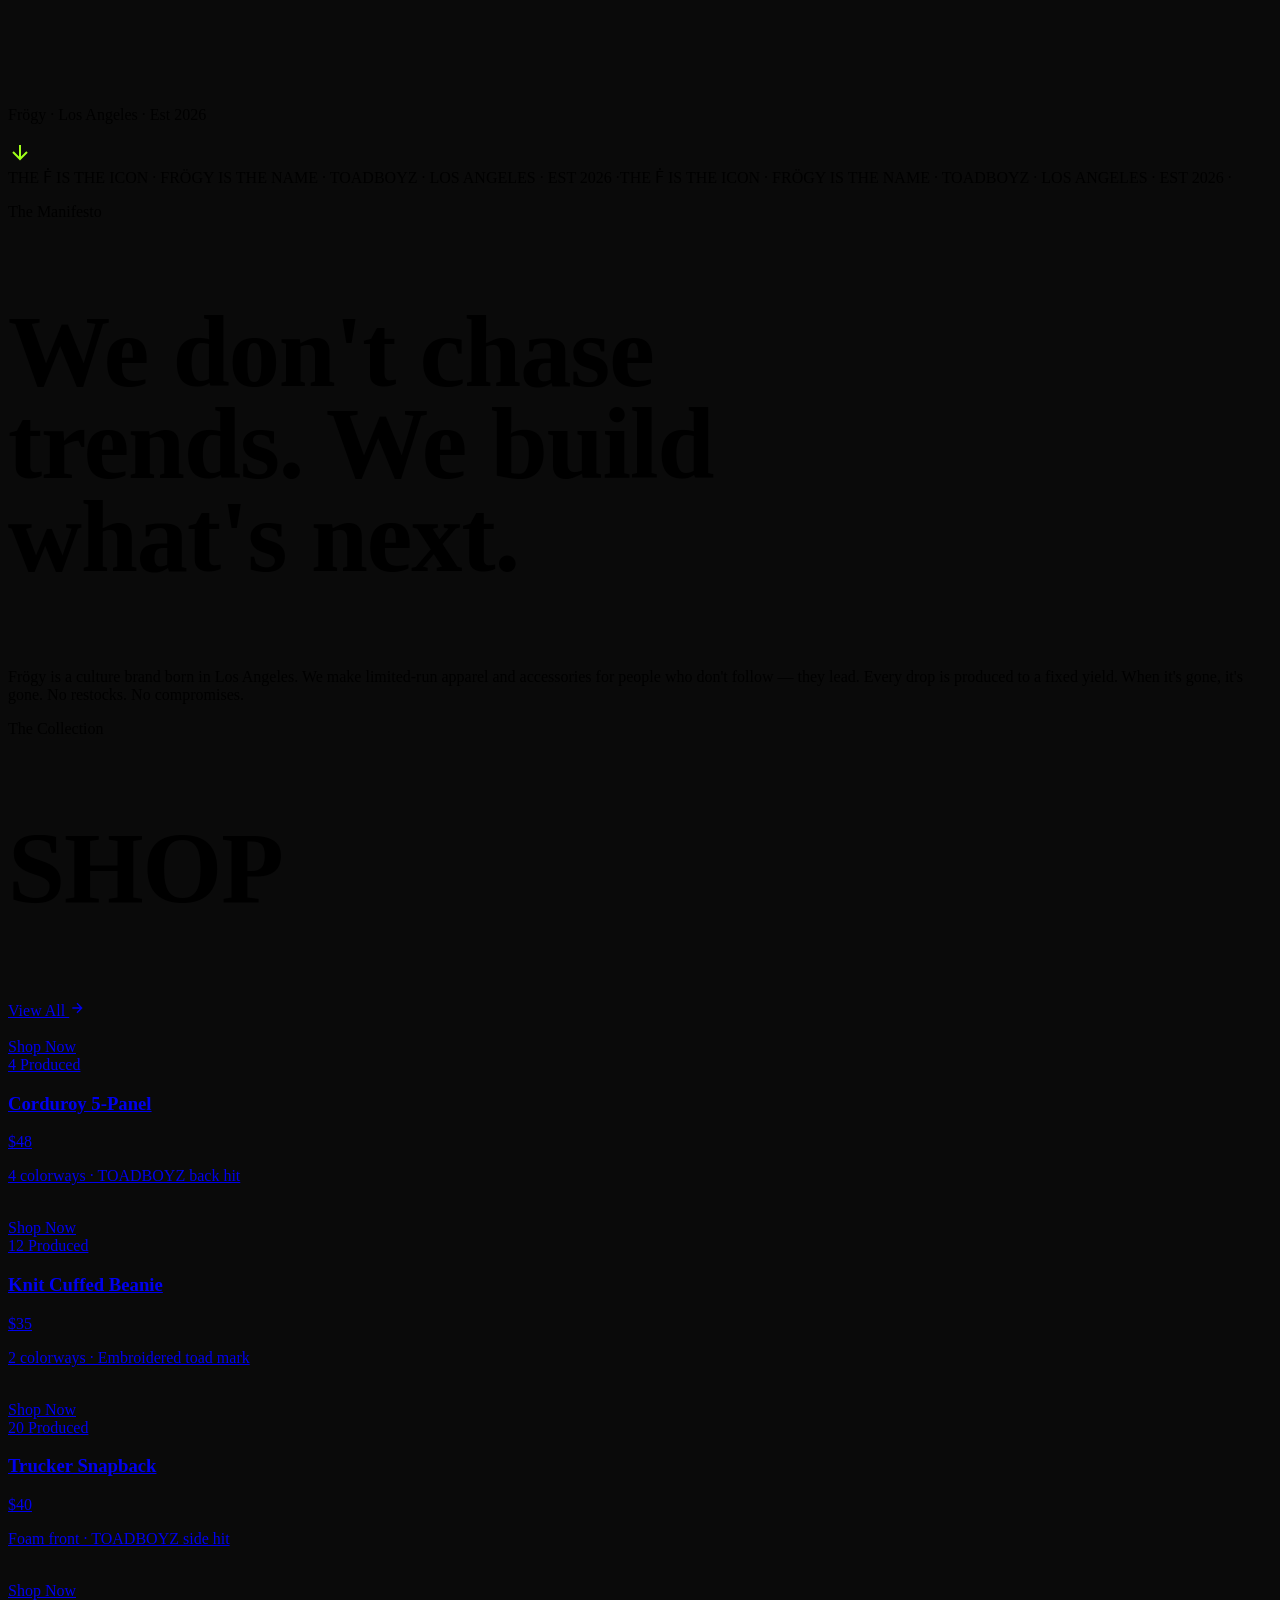
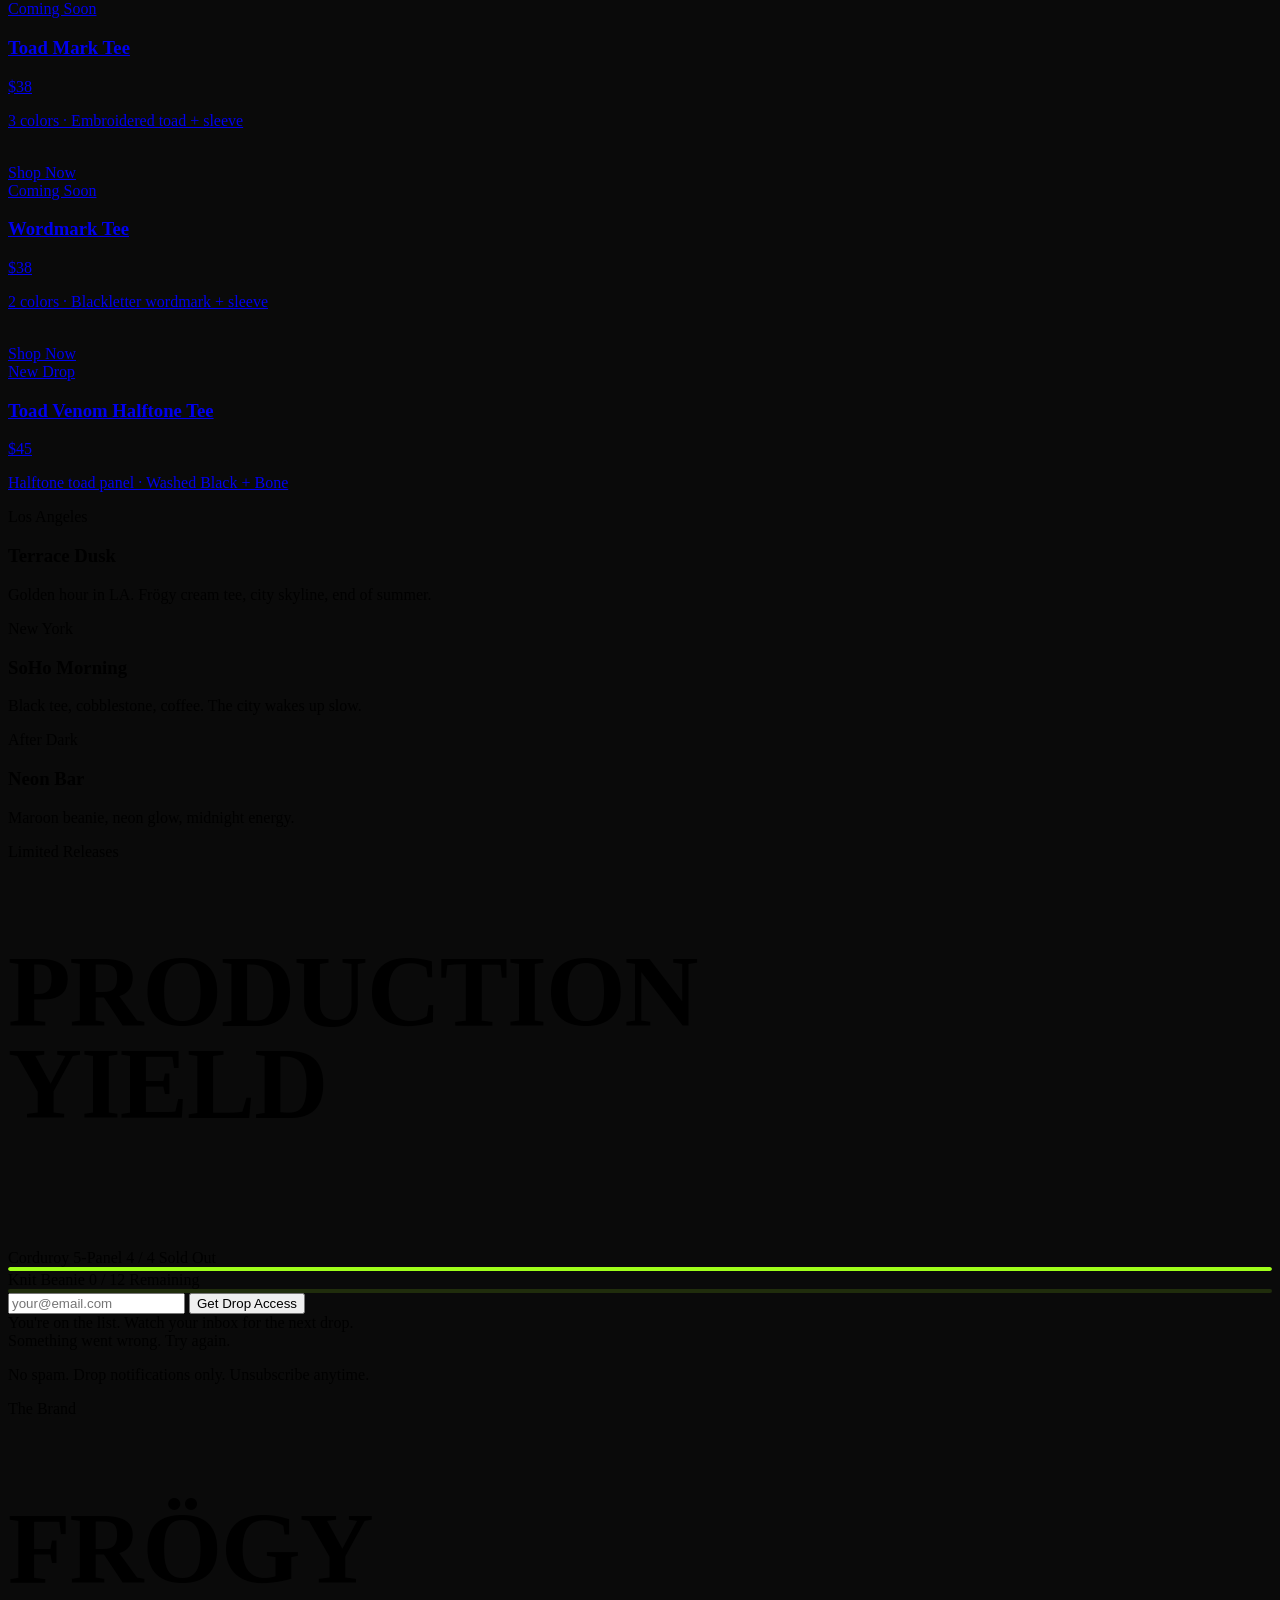
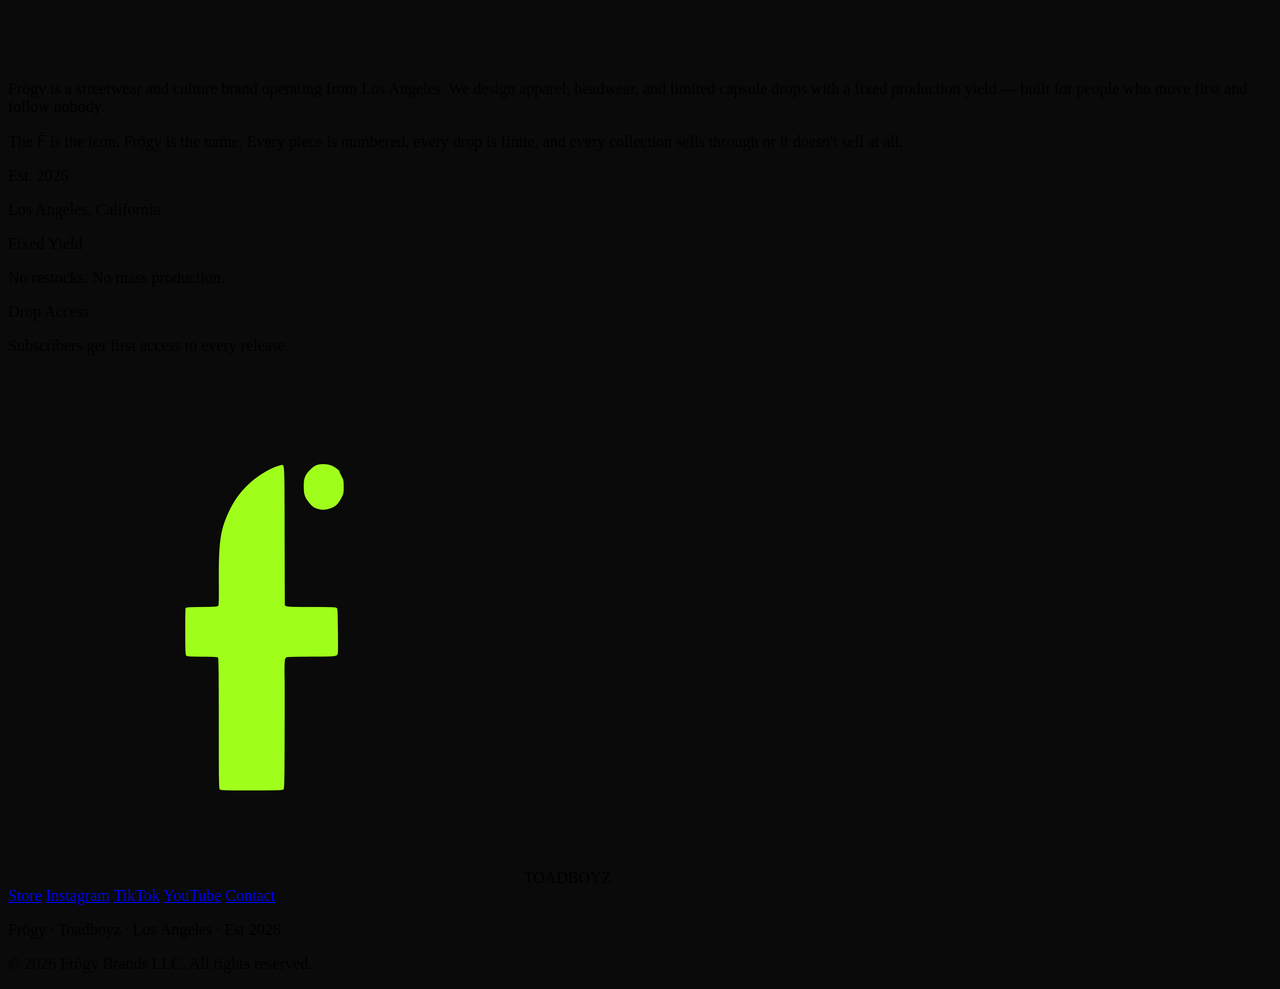
==== commit 1c91bd94: "sync: bring toadboyz.netlify.app onto brand system v9.14 Blocks resolved (from Toadboyz_Sync_Report)" ====
--- a/index.html
+++ b/index.html
@@ -3,21 +3,21 @@
 <head>
   <meta charset="UTF-8">
   <meta name="viewport" content="width=device-width, initial-scale=1.0">
-  <title>Frögy · Toadboyz — Toad Venom, Toad Dreams, Toad Up · Los Angeles · Est 2026</title>
-  <meta name="description" content="Frögy by Toadboyz — the cannabis brand behind Toad Venom, Toad Dreams, and Toad Up. Small-batch California flower, limited drops, collectible packaging. Los Angeles, Est 2026. One dot. One frog. One Frögy.">
-  <meta name="keywords" content="toad venom, toad venom strain, toad dreams, toad up, frog poison, frogy, toadboyz, toad boyz, toad cannabis, toad weed, cannabis strains los angeles, california cannabis drops, toad venom where to buy, toad venom effects, toad venom thc">
+  <title>Frögy · Toadboyz — Streetwear & Culture · Los Angeles · Est 2026</title>
+  <meta name="description" content="Frögy · Toadboyz — the LA streetwear and culture brand. Numbered capsule drops. Fixed yield. When it's gone, it's gone. The Ḟ is the icon. Frögy is the name.">
+  <meta name="keywords" content="frogy, frögy, toadboyz, toad boyz, streetwear los angeles, la capsule drops, limited streetwear, numbered apparel, la culture brand, toadboyz apparel, frogy brands, toad tee, halftone tee">
   <meta name="robots" content="index, follow, max-image-preview:large, max-snippet:-1">
   <link rel="canonical" href="https://toadboyz.com/">
-  <meta property="og:title" content="Frögy · Toadboyz — Toad Venom, Toad Dreams, Toad Up">
-  <meta property="og:description" content="The cannabis brand behind Toad Venom. Small-batch California flower, limited drops, collectible packaging. Los Angeles, Est 2026.">
+  <meta property="og:title" content="Frögy · Toadboyz — Streetwear & Culture">
+  <meta property="og:description" content="The LA streetwear and culture brand behind Toadboyz. Numbered capsule drops. Fixed yield. When it's gone, it's gone.">
   <meta property="og:type" content="website">
   <meta property="og:url" content="https://toadboyz.com">
   <meta property="og:site_name" content="Frögy · Toadboyz">
   <meta name="twitter:card" content="summary_large_image">
-  <meta name="twitter:title" content="Frögy · Toadboyz — Toad Venom, Toad Dreams, Toad Up">
-  <meta name="twitter:description" content="The cannabis brand behind Toad Venom. Small-batch California flower, limited drops. Los Angeles, Est 2026.">
+  <meta name="twitter:title" content="Frögy · Toadboyz — Streetwear & Culture">
+  <meta name="twitter:description" content="The LA streetwear and culture brand behind Toadboyz. Numbered capsule drops. Fixed yield.">
   <script type="application/ld+json">
-  {"@context":"https://schema.org","@type":"Organization","name":"Frögy","alternateName":"Toadboyz","url":"https://toadboyz.com","description":"Frögy is a Los Angeles cannabis lifestyle brand built around the Toad Venom, Toad Dreams, and Toad Up strain lineup. Small-batch flower, limited drops, collectible packaging.","foundingDate":"2026","foundingLocation":{"@type":"Place","name":"Los Angeles, California"}}
+  {"@context":"https://schema.org","@type":"Organization","name":"Frögy","alternateName":"Toadboyz","url":"https://toadboyz.com","description":"Frögy is a Los Angeles streetwear and culture brand. Numbered capsule drops, fixed production yield, and collectible design objects — apparel and headwear only on this site.","foundingDate":"2026","foundingLocation":{"@type":"Place","name":"Los Angeles, California"}}
   </script>
   <link rel="icon" href="assets/img/f_mark_neon.png">
   
@@ -39,9 +39,9 @@
             'matte-card': '#1A1A1A',
             'bone': '#F5EFE3',
             'bone-dim': '#A09A8E',
-            'venom': '#9DF118',
+            'venom': '#9FFF1A',
             'venom-dark': '#7BC10E',
-            'dreams': '#B023FB',
+            'dreams': '#00E5FF',
           },
           fontFamily: {
             'display': ['Anton', 'sans-serif'],
@@ -62,10 +62,10 @@
     /* Scrollbar */
     ::-webkit-scrollbar { width: 6px; }
     ::-webkit-scrollbar-track { background: #0A0A0A; }
-    ::-webkit-scrollbar-thumb { background: #9DF118; border-radius: 0; }
+    ::-webkit-scrollbar-thumb { background: #9FFF1A; border-radius: 0; }
     
     /* Selection */
-    ::selection { background: #9DF118; color: #0A0A0A; }
+    ::selection { background: #9FFF1A; color: #0A0A0A; }
     
     /* Grain texture */
     .grain::before {
@@ -158,13 +158,13 @@
     }
     .yield-fill {
       height: 100%;
-      background: #9DF118;
+      background: #9FFF1A;
       border-radius: 2px;
       transition: width 1.5s cubic-bezier(0.16, 1, 0.3, 1);
     }
     
     /* Input focus */
-    .drop-input:focus { border-color: #9DF118; box-shadow: 0 0 0 3px rgba(157, 241, 24, 0.1); }
+    .drop-input:focus { border-color: #9FFF1A; box-shadow: 0 0 0 3px rgba(159, 255, 26, 0.15); }
     
     /* Mobile menu */
     .mobile-menu { transform: translateX(100%); transition: transform 0.4s cubic-bezier(0.16, 1, 0.3, 1); }
@@ -198,7 +198,6 @@
       
       <!-- Desktop links -->
       <div class="hidden md:flex items-center gap-8">
-        <a href="toad-venom.html" class="text-sm font-medium text-bone-dim hover:text-venom transition-colors uppercase tracking-wider">Toad Venom</a>
         <a href="#shop" class="text-sm font-medium text-bone-dim hover:text-venom transition-colors uppercase tracking-wider">Shop</a>
         <a href="#lifestyle" class="text-sm font-medium text-bone-dim hover:text-venom transition-colors uppercase tracking-wider">Lifestyle</a>
         <a href="#drops" class="text-sm font-medium text-bone-dim hover:text-venom transition-colors uppercase tracking-wider">Drops</a>
@@ -249,7 +248,7 @@
     
     <!-- Scroll indicator -->
     <div class="absolute bottom-8 left-1/2 -translate-x-1/2 scroll-indicator">
-      <svg width="24" height="24" viewBox="0 0 24 24" fill="none" stroke="#9DF118" stroke-width="2">
+      <svg width="24" height="24" viewBox="0 0 24 24" fill="none" stroke="#9FFF1A" stroke-width="2">
         <path d="M12 5v14M5 12l7 7 7-7"/>
       </svg>
     </div>
@@ -259,11 +258,9 @@
   <section class="bg-venom py-4 md:py-5 overflow-hidden border-y border-venom-dark">
     <div class="marquee-track">
       <div class="flex items-center gap-8 px-4 shrink-0">
-        <span class="font-display text-2xl md:text-3xl text-matte whitespace-nowrap">ONE DOT</span>
-        <span class="text-matte text-2xl">·</span>
-        <span class="font-display text-2xl md:text-3xl text-matte whitespace-nowrap">ONE FROG</span>
-        <span class="text-matte text-2xl">·</span>
-        <span class="font-display text-2xl md:text-3xl text-matte whitespace-nowrap">ONE FRÖGY</span>
+        <span class="font-display text-2xl md:text-3xl text-matte whitespace-nowrap">THE Ḟ IS THE ICON</span>
+        <span class="text-matte text-2xl">·</span>
+        <span class="font-display text-2xl md:text-3xl text-matte whitespace-nowrap">FRÖGY IS THE NAME</span>
         <span class="text-matte text-2xl">·</span>
         <span class="font-display text-2xl md:text-3xl text-matte whitespace-nowrap">TOADBOYZ</span>
         <span class="text-matte text-2xl">·</span>
@@ -273,11 +270,9 @@
         <span class="text-matte text-2xl">·</span>
       </div>
       <div class="flex items-center gap-8 px-4 shrink-0">
-        <span class="font-display text-2xl md:text-3xl text-matte whitespace-nowrap">ONE DOT</span>
-        <span class="text-matte text-2xl">·</span>
-        <span class="font-display text-2xl md:text-3xl text-matte whitespace-nowrap">ONE FROG</span>
-        <span class="text-matte text-2xl">·</span>
-        <span class="font-display text-2xl md:text-3xl text-matte whitespace-nowrap">ONE FRÖGY</span>
+        <span class="font-display text-2xl md:text-3xl text-matte whitespace-nowrap">THE Ḟ IS THE ICON</span>
+        <span class="text-matte text-2xl">·</span>
+        <span class="font-display text-2xl md:text-3xl text-matte whitespace-nowrap">FRÖGY IS THE NAME</span>
         <span class="text-matte text-2xl">·</span>
         <span class="font-display text-2xl md:text-3xl text-matte whitespace-nowrap">TOADBOYZ</span>
         <span class="text-matte text-2xl">·</span>
@@ -401,7 +396,8 @@
           <p class="text-sm text-bone-dim mt-1">2 colors · Blackletter wordmark + sleeve</p>
         </a>
         
-        <!-- Product 6: Don't Obey Tee -->
+        <!-- Product 6: Don't Obey Tee — ARCHIVED v9.12 (C&D risk, OBEY/Fairey lineage). Retained as comment for restore reference. -->
+        <!-- ARCHIVED-DONT-OBEY-START
         <a href="https://toadboyz.com/products/frogy-dont-obey-tee" target="_blank" rel="noopener" class="reveal reveal-delay-2 product-card group block">
           <div class="relative overflow-hidden bg-matte-card aspect-square mb-4">
             <img src="https://cdn.shopify.com/s/files/1/0828/6050/7373/files/upload-1786474836781.jpg?v=1786474839" alt="Frögy Don't Obey Tee — White" class="product-img w-full h-full object-cover" loading="lazy">
@@ -416,6 +412,7 @@
           </div>
           <p class="text-sm text-bone-dim mt-1">Street-art capsule · 2 colors</p>
         </a>
+        ARCHIVED-DONT-OBEY-END -->
         
         <!-- Product 7: Toad Venom Halftone Tee -->
         <a href="https://toadboyz.com/products/frogy-toad-venom-halftone-tee" target="_blank" rel="noopener" class="reveal product-card group block">
@@ -507,13 +504,7 @@
           </div>
           <div class="yield-bar"><div class="yield-fill" style="width: 0%"></div></div>
         </div>
-        <div>
-          <div class="flex justify-between text-sm mb-2">
-            <span class="text-bone font-medium">Don't Obey Tee</span>
-            <span class="text-dreams font-medium">Drop Pending</span>
-          </div>
-          <div class="yield-bar"><div class="yield-fill" style="width: 0%; background: #B023FB;"></div></div>
-        </div>
+        <!-- Yield row for Don't Obey Tee — removed with product archive (v9.12 C&D lane retired). -->
       </div>
       
       <!-- Email capture -->
@@ -544,7 +535,7 @@
             Frögy is a streetwear and culture brand operating from Los Angeles. We design apparel, headwear, and limited capsule drops with a fixed production yield — built for people who move first and follow nobody.
           </p>
           <p class="reveal reveal-delay-3 text-bone-dim text-lg leading-relaxed">
-            One dot. One frog. One Frögy. Every piece is numbered, every drop is finite, and every collection sells through or it doesn't sell at all.
+            The Ḟ is the icon. Frögy is the name. Every piece is numbered, every drop is finite, and every collection sells through or it doesn't sell at all.
           </p>
         </div>
         <div class="reveal reveal-delay-2 space-y-8">
@@ -578,8 +569,10 @@
         <!-- Links -->
         <div class="flex items-center gap-6 text-sm">
           <a href="https://toadboyz.com" target="_blank" rel="noopener" class="text-bone-dim hover:text-venom transition-colors uppercase tracking-wider">Store</a>
-          <a href="https://www.instagram.com/" target="_blank" rel="noopener" class="text-bone-dim hover:text-venom transition-colors uppercase tracking-wider">Instagram</a>
-          <a href="https://www.tiktok.com/" target="_blank" rel="noopener" class="text-bone-dim hover:text-venom transition-colors uppercase tracking-wider">TikTok</a>
+          <a href="https://www.instagram.com/frogybrands" target="_blank" rel="noopener" class="text-bone-dim hover:text-venom transition-colors uppercase tracking-wider">Instagram</a>
+          <a href="https://www.tiktok.com/@frogybrands" target="_blank" rel="noopener" class="text-bone-dim hover:text-venom transition-colors uppercase tracking-wider">TikTok</a>
+          <a href="https://www.youtube.com/@frogybrands" target="_blank" rel="noopener" class="text-bone-dim hover:text-venom transition-colors uppercase tracking-wider">YouTube</a>
+          <a href="mailto:dan@oryoncanna.com" class="text-bone-dim hover:text-venom transition-colors uppercase tracking-wider">Contact</a>
         </div>
       </div>
       
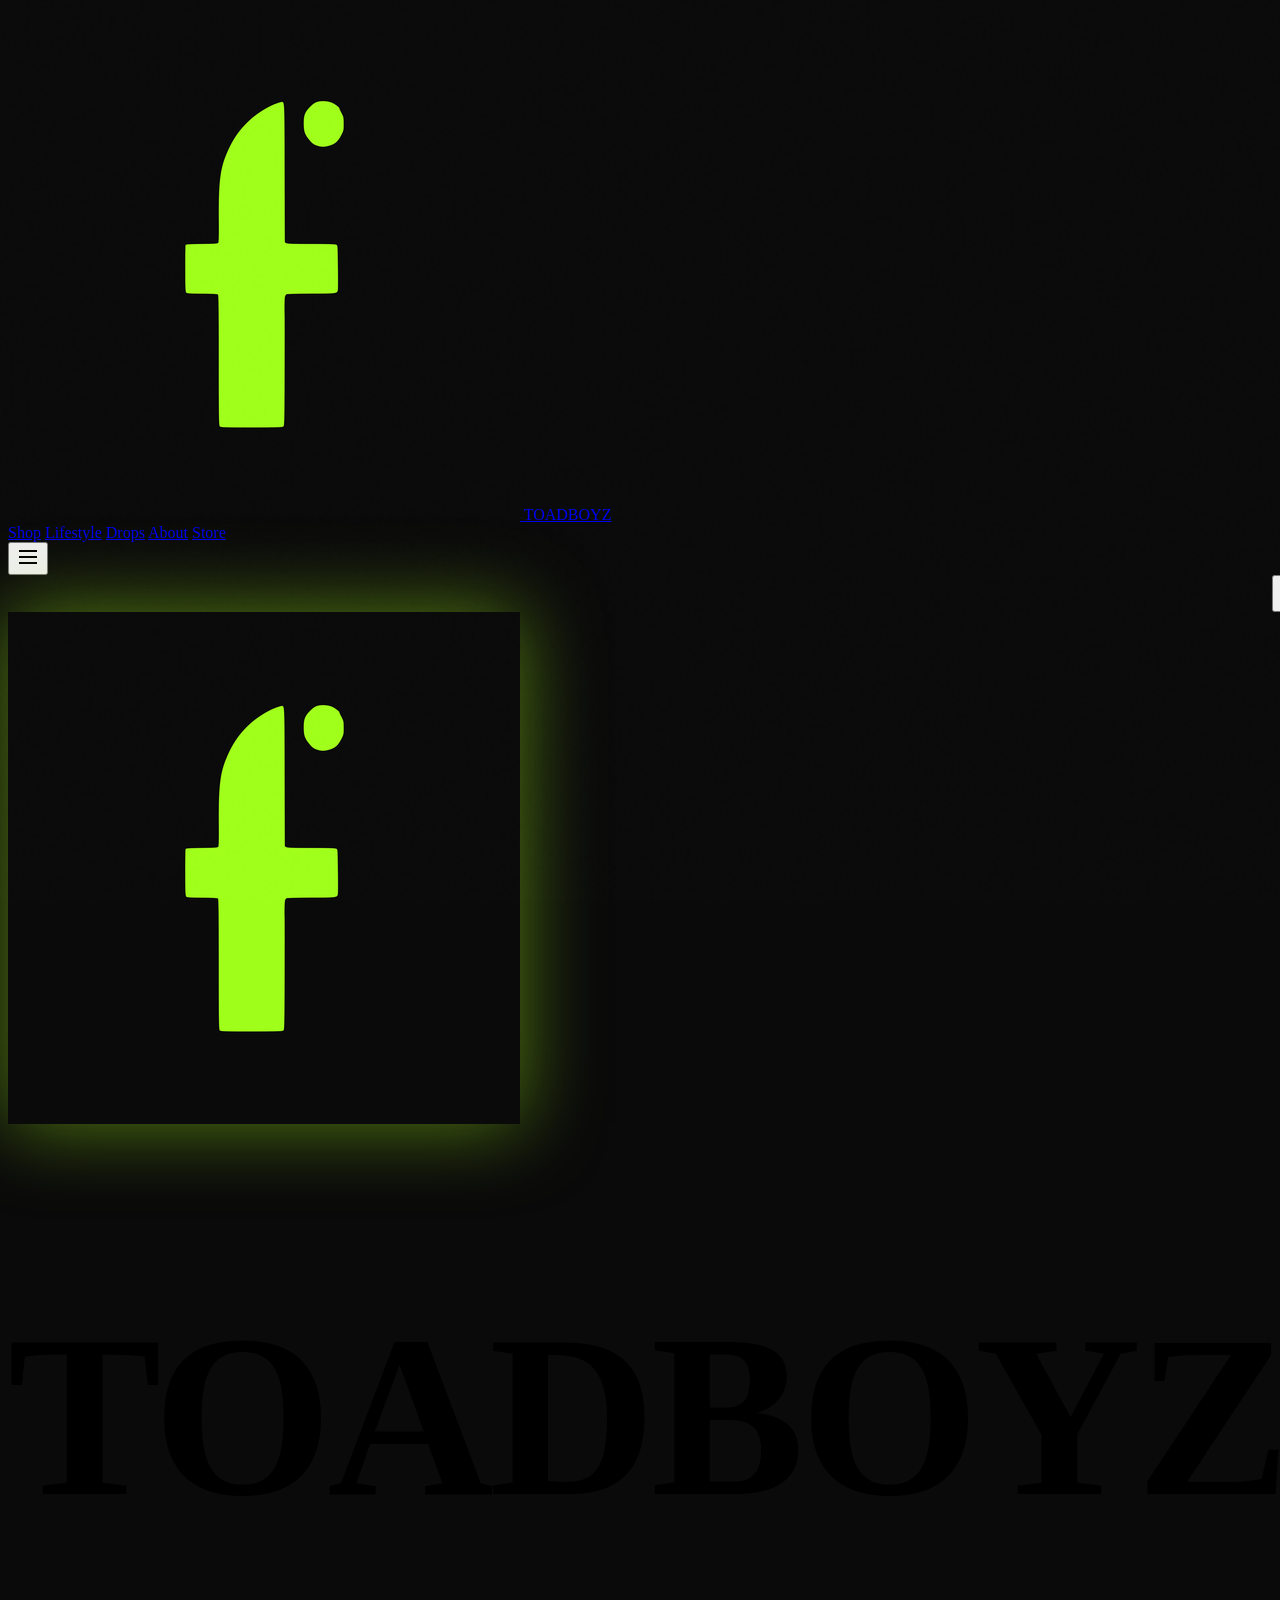
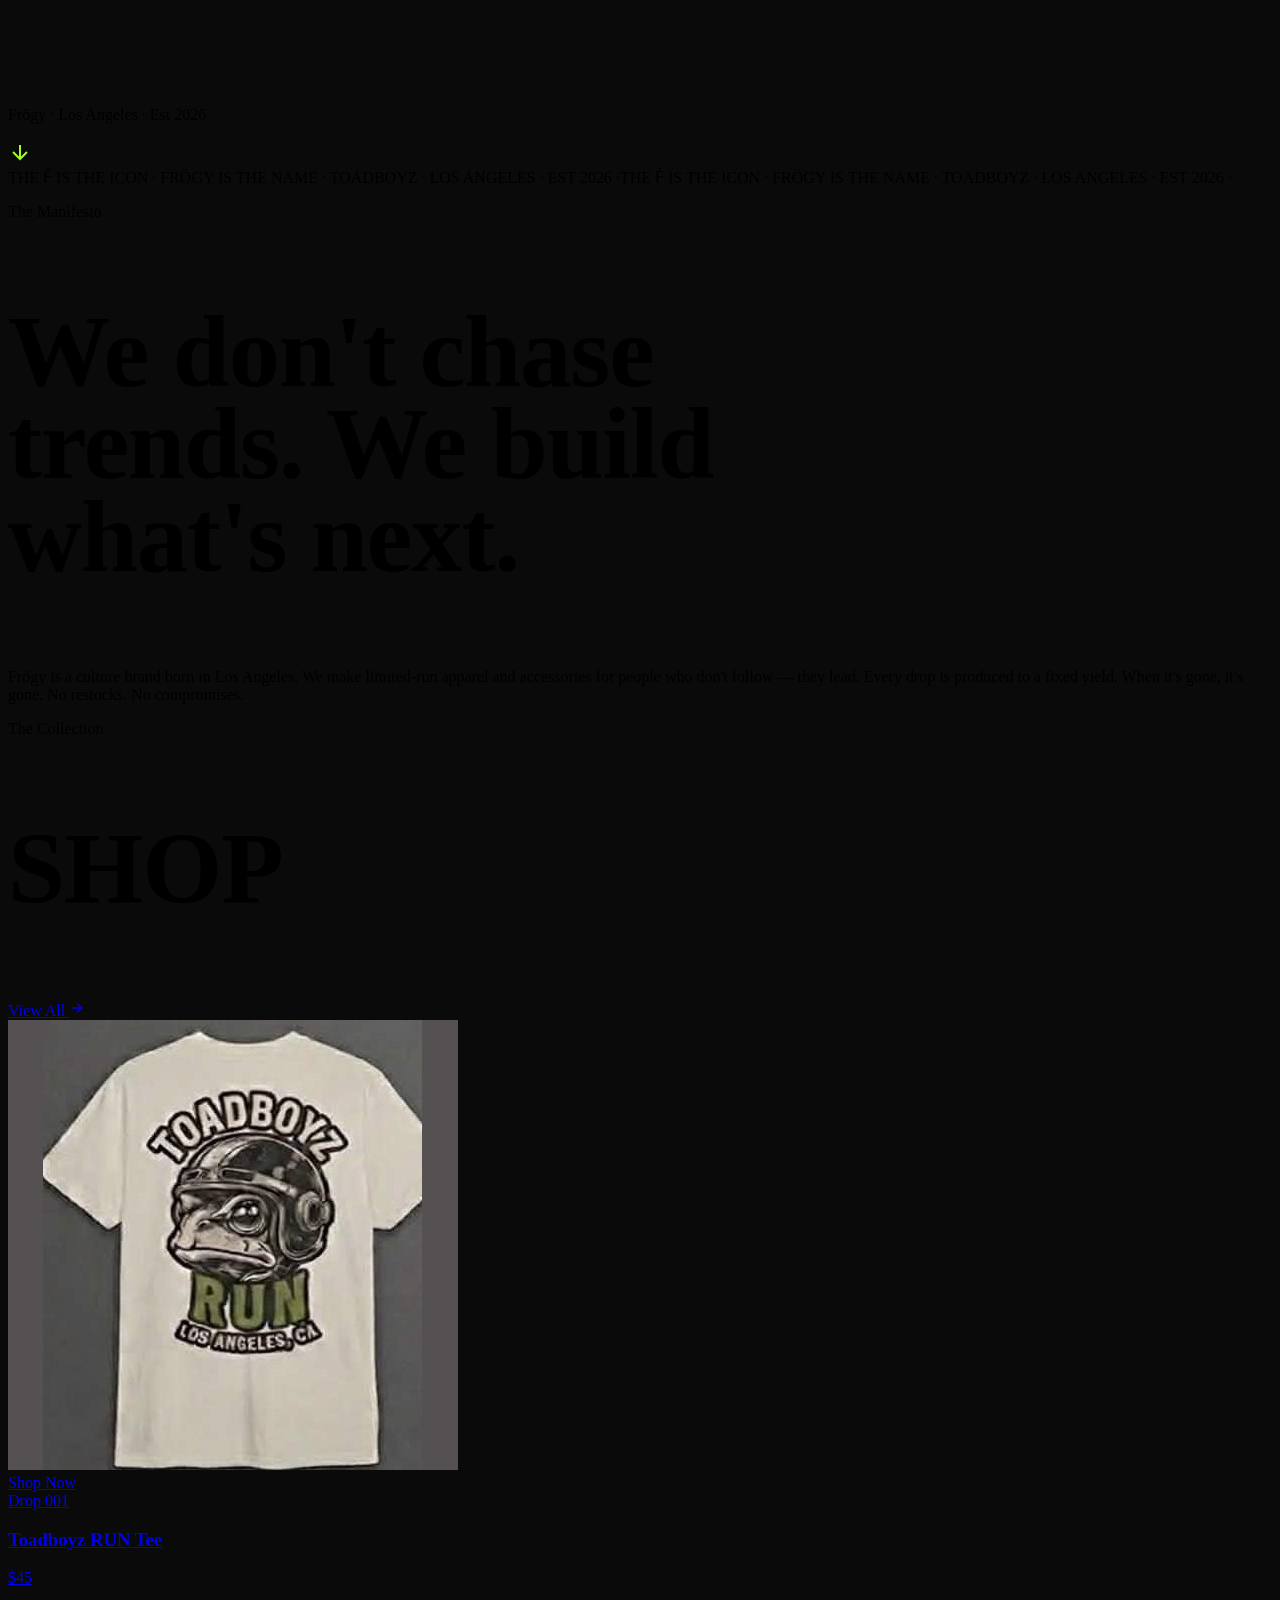
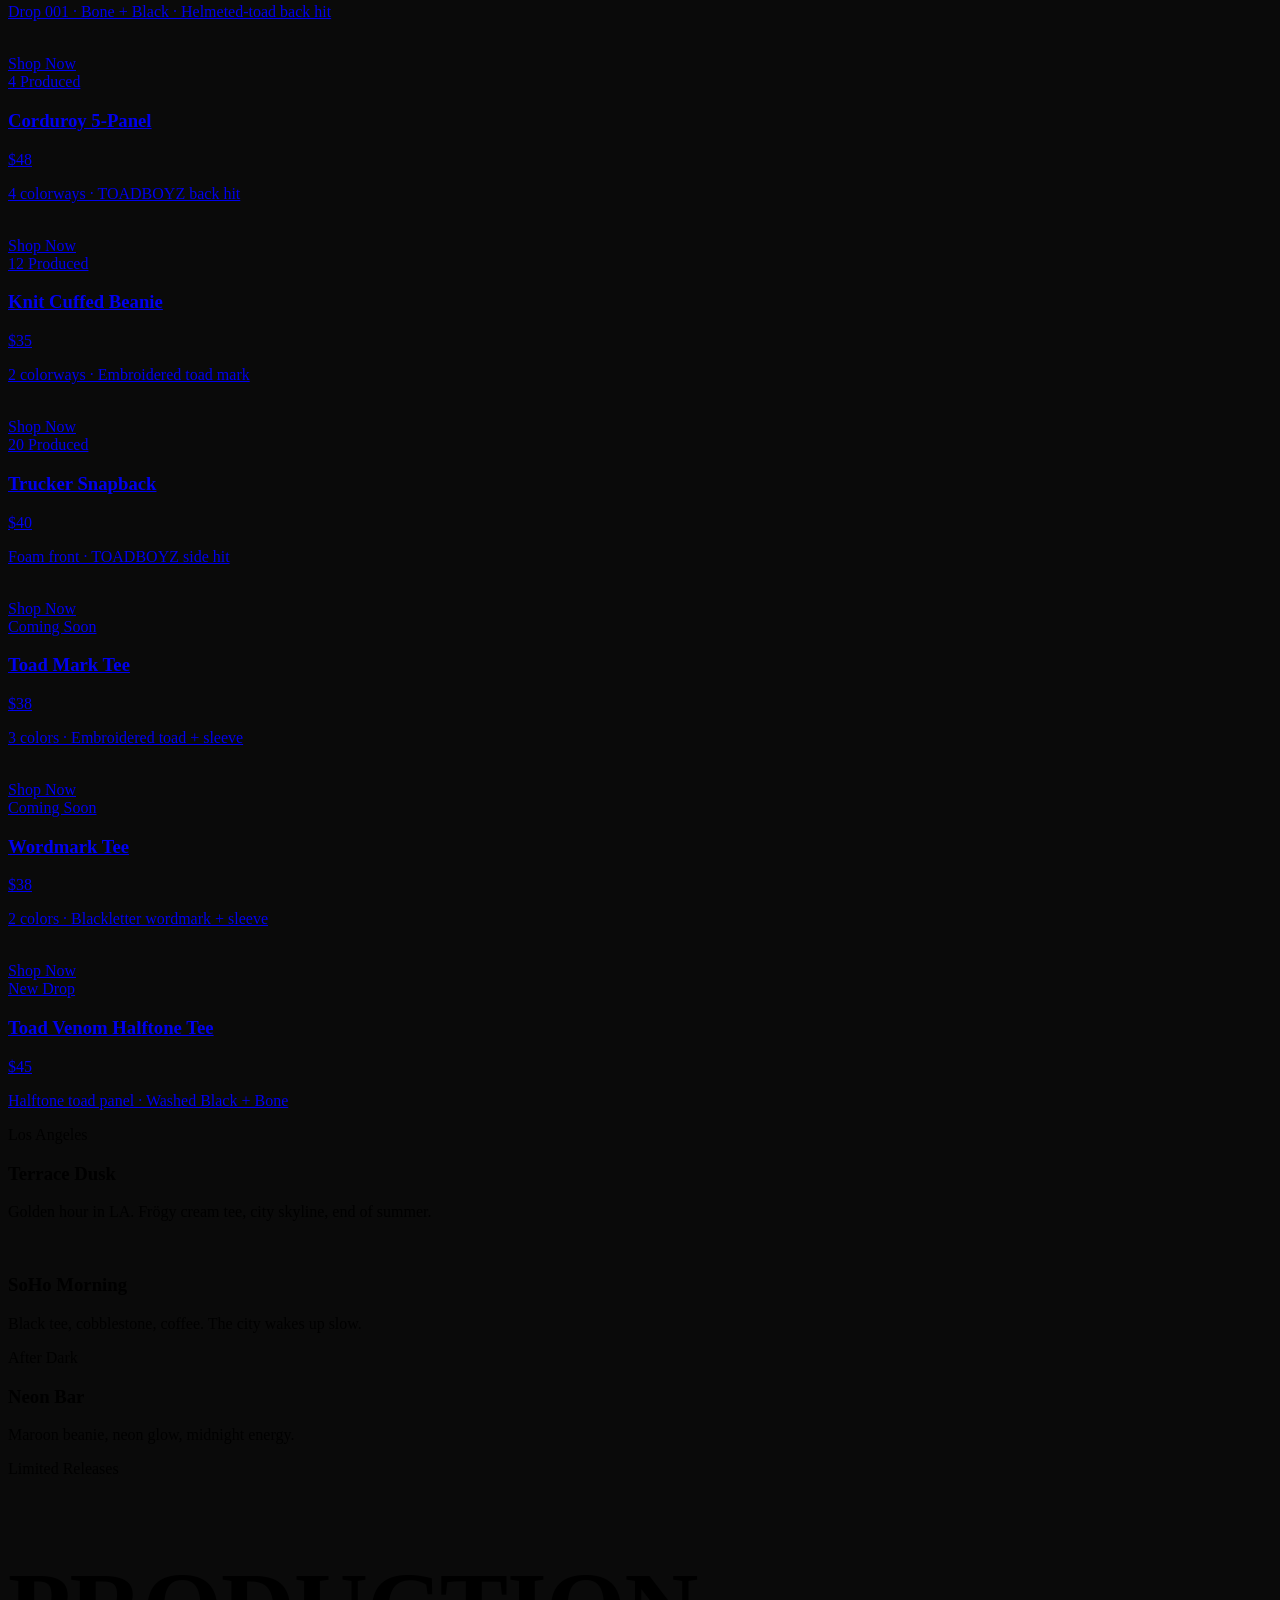
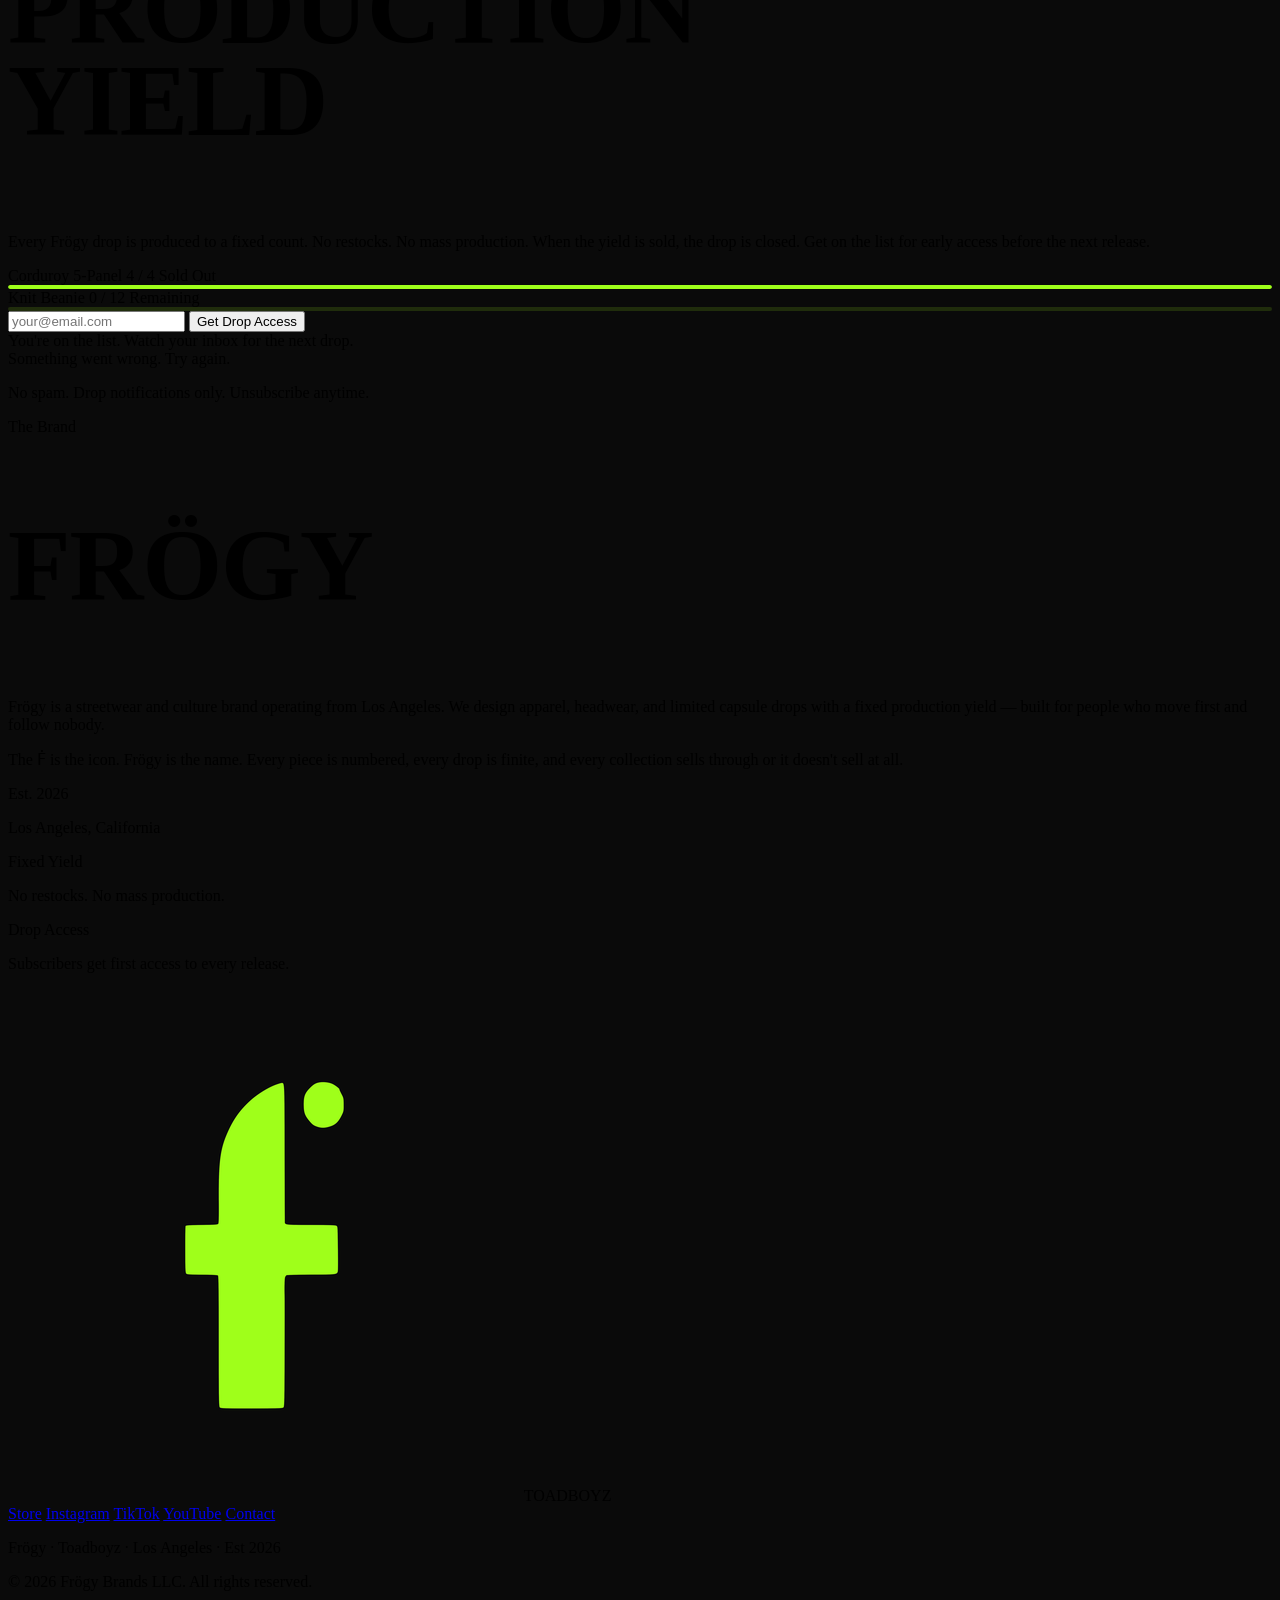
==== commit 45320787: "feat: add Drop 001 Toadboyz RUN Tee as hero card at top of shop grid - 4 shirt shots cropped from us" ====
--- a/index.html
+++ b/index.html
@@ -316,8 +316,24 @@
       <!-- Product grid -->
       <div class="frgy-shop-grid">
         
+        <!-- Product 0: Toadboyz RUN Tee — DROP 001 (hero, top of grid) -->
+        <a href="https://toadboyz.com/products/moto-toad-tee-drop-001-la" target="_blank" rel="noopener" class="reveal product-card group block">
+          <div class="relative overflow-hidden bg-matte-card aspect-square mb-4">
+            <img src="assets/img/products/run-tee-bone-back.jpg" alt="Toadboyz RUN Tee — Drop 001 — Bone Back" class="product-img w-full h-full object-cover" loading="lazy">
+            <div class="product-overlay absolute inset-0 bg-matte/60 flex items-center justify-center opacity-0">
+              <span class="bg-venom text-matte px-6 py-2 text-sm font-bold uppercase tracking-wider">Shop Now</span>
+            </div>
+            <div class="absolute top-3 left-3 bg-venom/90 backdrop-blur px-3 py-1 text-xs font-bold text-matte uppercase tracking-wider">Drop 001</div>
+          </div>
+          <div class="flex items-center justify-between">
+            <h3 class="text-base font-semibold text-bone">Toadboyz RUN Tee</h3>
+            <span class="text-base font-medium text-bone-dim">$45</span>
+          </div>
+          <p class="text-sm text-bone-dim mt-1">Drop 001 · Bone + Black · Helmeted-toad back hit</p>
+        </a>
+        
         <!-- Product 1: Corduroy -->
-        <a href="https://toadboyz.com/products/frogy-corduroy-5-panel-snapback" target="_blank" rel="noopener" class="reveal product-card group block">
+        <a href="https://toadboyz.com/products/frogy-corduroy-5-panel-snapback" target="_blank" rel="noopener" class="reveal reveal-delay-1 product-card group block">
           <div class="relative overflow-hidden bg-matte-card aspect-square mb-4">
             <img src="https://cdn.shopify.com/s/files/1/0828/6050/7373/files/upload-1786473737385.png?v=1786473739" alt="Frögy Corduroy 5-Panel Snapback — Black" class="product-img w-full h-full object-cover" loading="lazy">
             <div class="product-overlay absolute inset-0 bg-matte/60 flex items-center justify-center opacity-0">
@@ -569,9 +585,9 @@
         <!-- Links -->
         <div class="flex items-center gap-6 text-sm">
           <a href="https://toadboyz.com" target="_blank" rel="noopener" class="text-bone-dim hover:text-venom transition-colors uppercase tracking-wider">Store</a>
-          <a href="https://www.instagram.com/frogybrands" target="_blank" rel="noopener" class="text-bone-dim hover:text-venom transition-colors uppercase tracking-wider">Instagram</a>
-          <a href="https://www.tiktok.com/@frogybrands" target="_blank" rel="noopener" class="text-bone-dim hover:text-venom transition-colors uppercase tracking-wider">TikTok</a>
-          <a href="https://www.youtube.com/@frogybrands" target="_blank" rel="noopener" class="text-bone-dim hover:text-venom transition-colors uppercase tracking-wider">YouTube</a>
+          <a href="https://www.instagram.com/frogybrand" target="_blank" rel="noopener" class="text-bone-dim hover:text-venom transition-colors uppercase tracking-wider">Instagram</a>
+          <a href="https://www.tiktok.com/@frogybrand" target="_blank" rel="noopener" class="text-bone-dim hover:text-venom transition-colors uppercase tracking-wider">TikTok</a>
+          <a href="https://www.youtube.com/@frogybrand" target="_blank" rel="noopener" class="text-bone-dim hover:text-venom transition-colors uppercase tracking-wider">YouTube</a>
           <a href="mailto:dan@oryoncanna.com" class="text-bone-dim hover:text-venom transition-colors uppercase tracking-wider">Contact</a>
         </div>
       </div>
